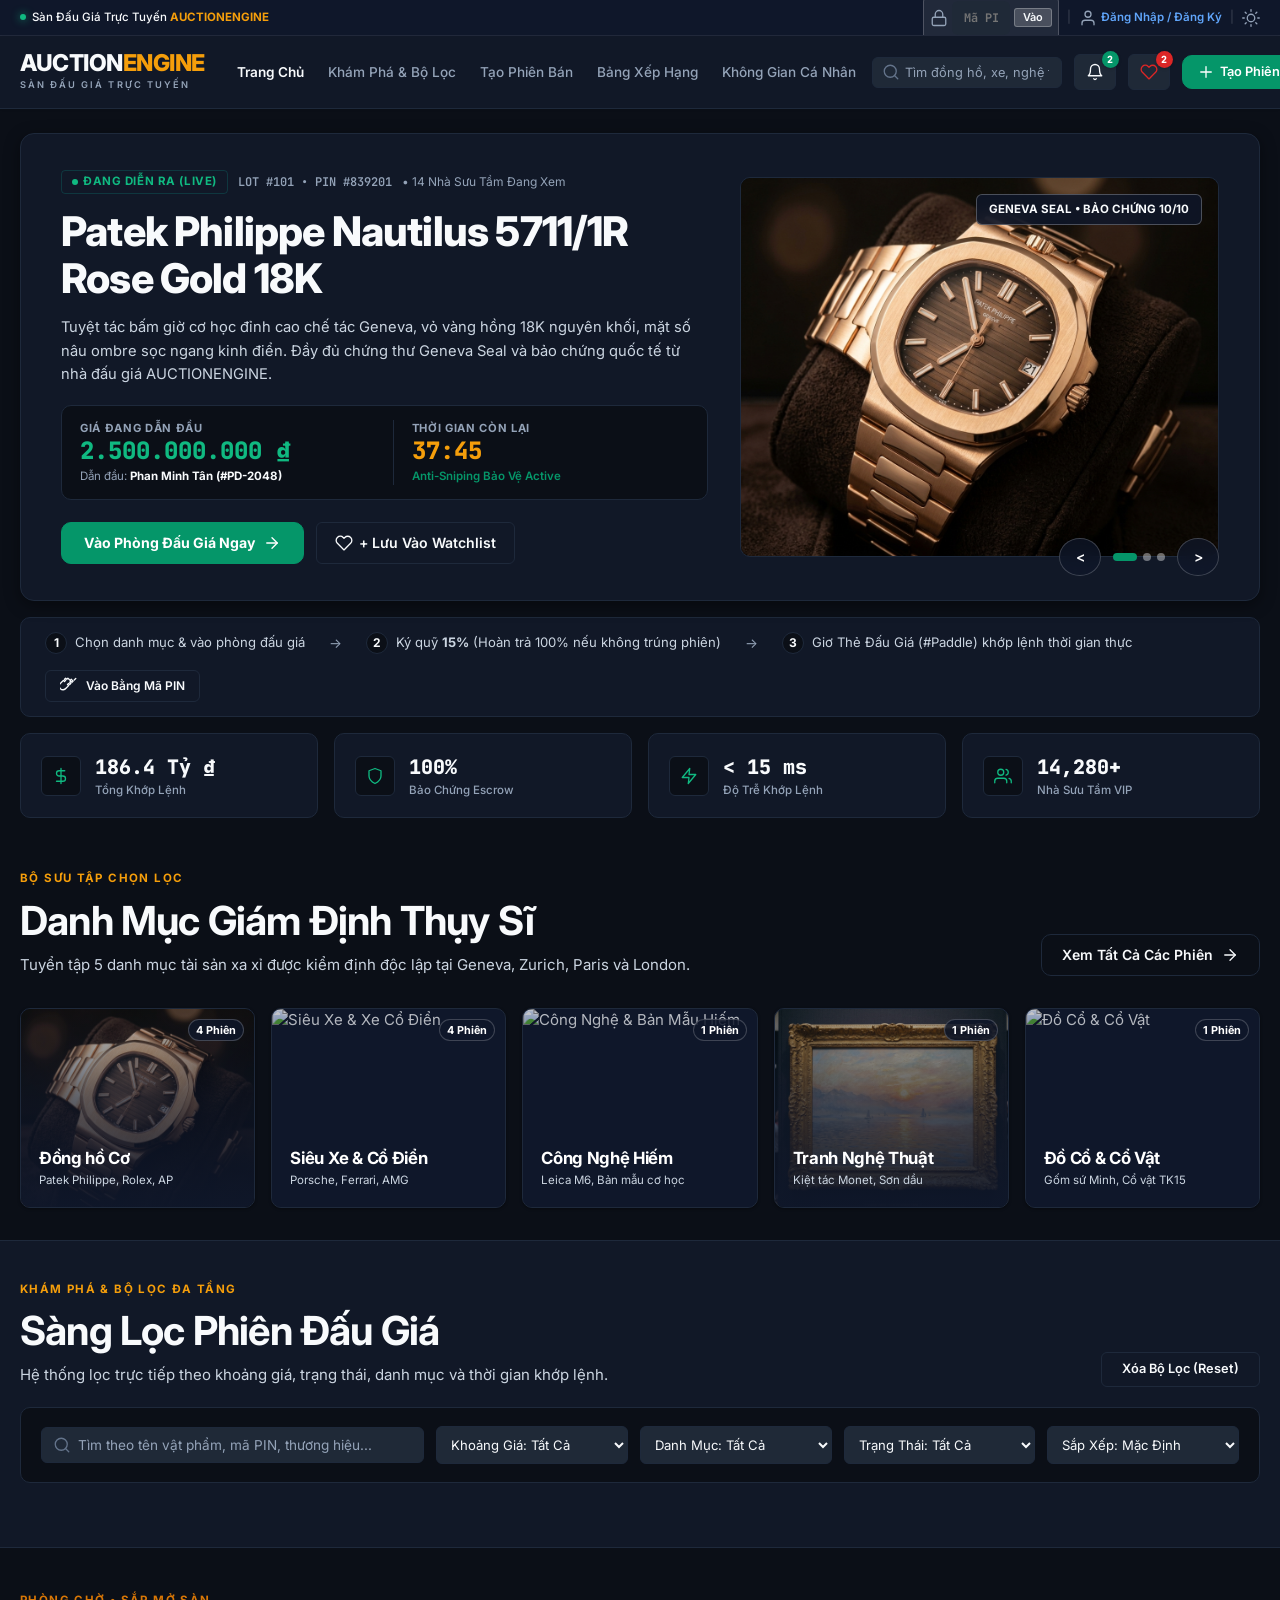
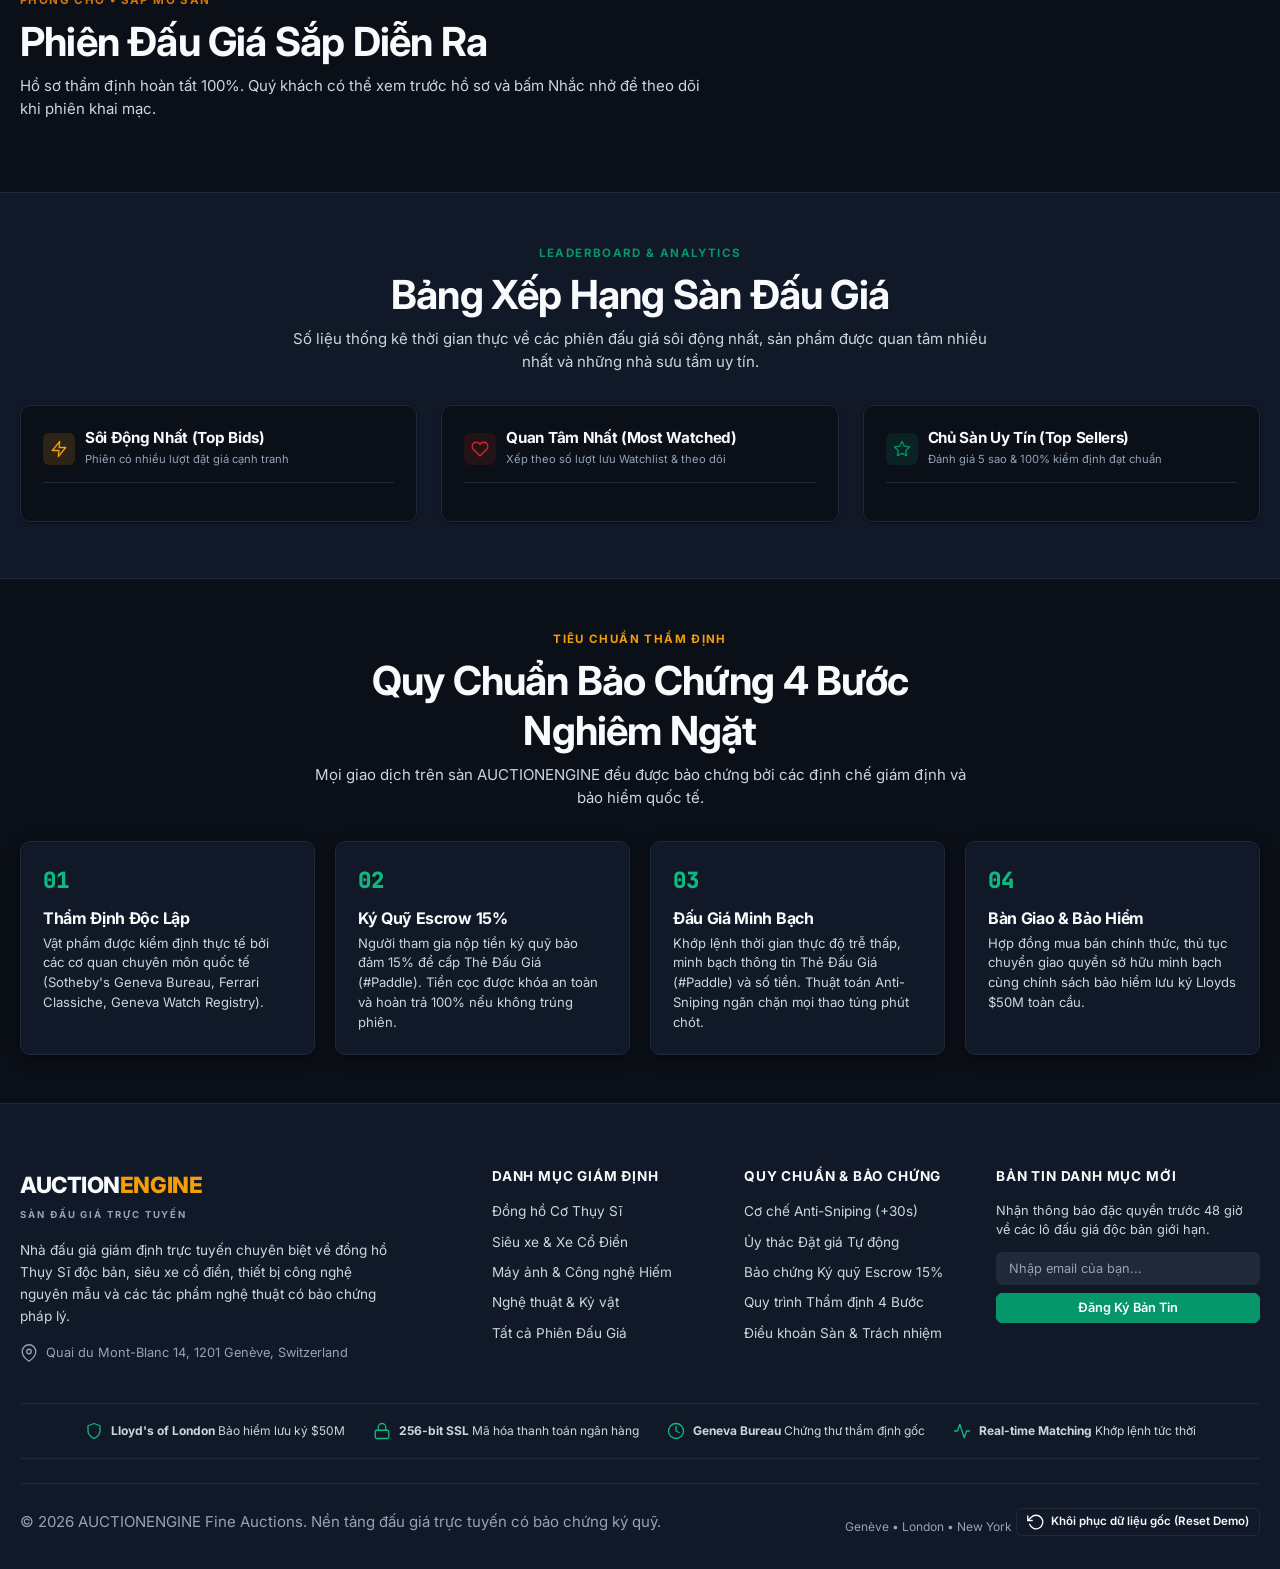
==== auction-engine-web/index.html @ 1938df0f "fix(sync-bugs): cross-device real-time room discovery, bid sync, deposit sync, duplicate bid validat" ====
<!DOCTYPE html>
<html lang="vi" data-theme="light">
<head>
  <meta charset="UTF-8">
  <meta name="viewport" content="width=device-width, initial-scale=1.0">
  <!-- Immediate Theme Initializer (Prevents Theme Flash & Enforces Persistence) -->
  <script>
    (function() {
      var t = localStorage.getItem('AURELIA_THEME_V4') || localStorage.getItem('AE_V3_THEME') || 'dark';
      document.documentElement.setAttribute('data-theme', t);
    })();
  </script>
  <meta name="description" content="AUCTIONENGINE - Sàn đấu giá trực tuyến quốc tế hàng đầu dành cho Đồng hồ cơ Thụy Sĩ, Siêu xe, Thiết bị công nghệ nguyên mẫu và Kiệt tác nghệ thuật. Cơ chế Anti-Sniping và Bảo chứng Ký quỹ Escrow.">
  <title>AUCTIONENGINE • Sàn Đấu Giá Trực Tuyến Cao Cấp</title>

    <!-- Google Fonts: Plus Jakarta Sans, Inter, JetBrains Mono -->
  <link rel="preconnect" href="https://fonts.googleapis.com">
  <link rel="preconnect" href="https://fonts.gstatic.com" crossorigin>
  <link href="https://fonts.googleapis.com/css2?family=Inter:wght@400;500;600;700;800;900&family=JetBrains+Mono:wght@400;500;600;700&display=swap" rel="stylesheet">

  <!-- Core CSS Design System -->
  <link rel="stylesheet" href="css/tokens.css">
  <link rel="stylesheet" href="css/base.css">
  <link rel="stylesheet" href="css/layout.css">
  <link rel="stylesheet" href="css/components.css">
  <link rel="stylesheet" href="css/pages.css">

  <style>
    /* Hero Banner Slider Styles */
    .hero-slider-wrap {
      position: relative;
      background: var(--bg-surface);
      border: 1px solid var(--border-color);
      border-radius: var(--radius-lg);
      overflow: hidden;
      box-shadow: var(--shadow-card);
    }
    .hero-slide {
      display: none;
      padding: 36px 40px;
    }
    .hero-slide.active {
      display: grid;
    }
    .hero-slider-nav {
      position: absolute;
      bottom: 24px;
      right: 40px;
      display: flex;
      align-items: center;
      gap: 12px;
      z-index: 10;
    }
    .hero-slider-btn {
      width: 38px;
      height: 38px;
      border-radius: 50%;
      background: rgba(15, 23, 42, 0.75);
      backdrop-filter: blur(8px);
      border: 1px solid rgba(255, 255, 255, 0.2);
      color: #FFFFFF;
      display: flex;
      align-items: center;
      justify-content: center;
      cursor: pointer;
      transition: all 0.2s ease;
    }
    .hero-slider-btn:hover {
      background: var(--accent-emerald);
      border-color: var(--accent-emerald);
    }
    .hero-slider-dots {
      display: flex;
      gap: 6px;
    }
    .hero-dot {
      width: 8px;
      height: 8px;
      border-radius: 4px;
      background: rgba(255, 255, 255, 0.4);
      cursor: pointer;
      transition: all 0.2s ease;
    }
    .hero-dot.active {
      width: 24px;
      background: #059669;
    }

    /* Product Card Heart Watchlist Button */
    .lot-card-heart-btn {
      position: absolute;
      top: 12px;
      left: 12px;
      z-index: 5;
      width: 32px;
      height: 32px;
      border-radius: 50%;
      background: rgba(15, 23, 42, 0.7);
      backdrop-filter: blur(4px);
      border: 1px solid rgba(255, 255, 255, 0.2);
      color: #FFFFFF;
      display: flex;
      align-items: center;
      justify-content: center;
      cursor: pointer;
      transition: all 0.2s ease;
    }
    .lot-card-heart-btn:hover,
    .lot-card-heart-btn.active {
      background: #FFFFFF;
      color: #DC2626;
      border-color: #DC2626;
    }
    .lot-card-heart-btn svg {
      width: 15px;
      height: 15px;
      stroke-width: 2;
    }
    .lot-card-heart-btn.active svg {
      fill: #DC2626;
    }

    /* Skeleton Loading State */
    .skeleton-box {
      background: linear-gradient(90deg, var(--bg-subtle) 25%, var(--bg-hover) 50%, var(--bg-subtle) 75%);
      background-size: 200% 100%;
      animation: skeleton-shimmer 1.5s infinite;
      border-radius: var(--radius-sm);
    }
    @keyframes skeleton-shimmer {
      0% { background-position: 200% 0; }
      100% { background-position: -200% 0; }
    }

    /* Leaderboard Rank Badges */
    .rank-pill {
      width: 24px;
      height: 24px;
      border-radius: 50%;
      display: flex;
      align-items: center;
      justify-content: center;
      font-weight: 800;
      font-size: 0.75rem;
      font-family: var(--font-mono);
      flex-shrink: 0;
    }
    .rank-pill--1 { background: #F59E0B; color: #FFFFFF; }
    .rank-pill--2 { background: #94A3B8; color: #FFFFFF; }
    .rank-pill--3 { background: #B45309; color: #FFFFFF; }
    .rank-pill--n { background: var(--bg-page); color: var(--text-muted); border: 1px solid var(--border-color); }
  
    /* Responsive 2-column Compact Grid for Mobile Homepage Cards */
    .home-card-grid {
      display: grid;
      grid-template-columns: repeat(auto-fill, minmax(280px, 1fr));
      gap: 20px;
    }
    @media (max-width: 768px) {
      .home-card-grid {
        grid-template-columns: repeat(2, minmax(0, 1fr)) !important;
        gap: 8px !important;
      }
      .home-card-grid .card {
        border-radius: 8px !important;
        min-width: 0 !important;
      }
      .home-card-grid .card > div:first-of-type {
        height: 110px !important; /* compact image height */
      }
      .home-card-grid .card > div:last-of-type {
        padding: 8px !important;
      }
      .home-card-grid .card h4 {
        font-size: 0.78rem !important;
        line-height: 1.25 !important;
        margin-bottom: 4px !important;
      }
      .home-card-grid .card .btn {
        padding: 5px 8px !important;
        font-size: 0.7rem !important;
      }
    }

  </style>
</head>
<body>

  <!-- Site Header Root -->
  <div id="site-header-root"></div>

  <!-- MAIN EDITORIAL CONTENT -->
  <main id="main-content">
    
    <!-- =======================================================================
         1. HERO SPOTLIGHT BANNER SLIDER (3 FEATURED LOTS + COUNTDOWN + WATCHLIST)
         ======================================================================= -->
    <section class="section" style="padding-top: 24px; padding-bottom: 24px;" aria-label="Phiên đấu giá tâm điểm">
      <div class="container container--wide">
        
        <div class="hero-slider-wrap">
          
          <!-- SLIDE 1: PATEK PHILIPPE NAUTILUS (PIN 839201) -->
          <div class="hero-slide active hero-spotlight-grid" id="hero-slide-0" style="grid-template-columns: 1.15fr 0.85fr; gap: 32px; align-items: center;">
            <div style="display: flex; flex-direction: column; gap: 14px;">
              <div style="display: flex; align-items: center; gap: 10px; flex-wrap: wrap;">
                <span class="badge badge--live" style="font-weight: 700; padding: 4px 10px; border-radius: 4px; font-size: 0.72rem; letter-spacing: 0.05em;">
                  ĐANG DIỄN RA (LIVE)
                </span>
                <span style="font-family: var(--font-mono); font-size: 0.75rem; color: var(--text-muted); font-weight: 600;">LOT #101 &bull; PIN #839201</span>
                <span style="font-size: 0.75rem; color: var(--text-muted);">&bull; 14 Nhà Sưu Tầm Đang Xem</span>
              </div>

              <h1 style="font-family: var(--font-serif); font-size: clamp(1.8rem, 3.2vw, 2.6rem); font-weight: 800; line-height: 1.15; color: var(--text-primary); margin: 0;">
                Patek Philippe Nautilus 5711/1R Rose Gold 18K
              </h1>

              <p style="font-size: 0.92rem; color: var(--text-secondary); line-height: 1.6; margin: 0;">
                Tuyệt tác bấm giờ cơ học đỉnh cao chế tác Geneva, vỏ vàng hồng 18K nguyên khối, mặt số nâu ombre sọc ngang kinh điển. Đầy đủ chứng thư Geneva Seal và bảo chứng quốc tế từ nhà đấu giá AUCTIONENGINE.
              </p>

              <!-- Metrics: Price & Countdown (Zero Wrapping) -->
              <div style="display: grid; grid-template-columns: 1fr 1fr; gap: 16px; margin: 4px 0; background: var(--bg-page); border: 1px solid var(--border-color); border-radius: var(--radius-md); padding: 14px 18px;">
                <div>
                  <div style="font-size: 0.7rem; font-weight: 700; text-transform: uppercase; letter-spacing: 0.06em; color: var(--text-muted); margin-bottom: 2px;">Giá Đang Dẫn Đầu</div>
                  <div class="font-mono text-emerald price-val" style="font-size: 1.5rem; font-weight: 800; line-height: 1.1;">2.500.000.000 ₫</div>
                  <div style="font-size: 0.72rem; color: var(--text-muted); margin-top: 3px;">Dẫn đầu: <strong style="color: var(--text-primary);">Phan Minh Tân (#PD-2048)</strong></div>
                </div>
                <div style="border-left: 1px solid var(--border-color); padding-left: 18px;">
                  <div style="font-size: 0.7rem; font-weight: 700; text-transform: uppercase; letter-spacing: 0.06em; color: var(--text-muted); margin-bottom: 2px;">Thời Gian Còn Lại</div>
                  <div id="hero-clock-0" class="font-mono price-val text-amber" style="font-size: 1.5rem; font-weight: 800; line-height: 1.1;">37:45</div>
                  <div style="font-size: 0.72rem; color: #059669; margin-top: 3px; font-weight: 600;">Anti-Sniping Bảo Vệ Active</div>
                </div>
              </div>

              <!-- Action Buttons -->
              <div style="display: flex; align-items: center; gap: 12px; margin-top: 4px; flex-wrap: wrap;">
                <a href="live-room.html?room=839201" class="btn btn-primary" style="font-weight: 700; padding: 11px 22px; font-size: 0.88rem;">
                  <span>Vào Phòng Đấu Giá Ngay</span>
                  <svg viewBox="0 0 24 24"><line x1="5" y1="12" x2="19" y2="12"></line><polyline points="12 5 19 12 12 19"></polyline></svg>
                </a>
                <button type="button" class="btn btn-outline" onclick="window.toggleHeroWatchlist('room-101', this)" style="padding: 11px 18px; font-size: 0.88rem; display: inline-flex; align-items: center; gap: 6px;">
                  <svg viewBox="0 0 24 24" style="width: 16px; height: 16px; stroke: currentColor; fill: none;"><path d="M20.84 4.61a5.5 5.5 0 0 0-7.78 0L12 5.67l-1.06-1.06a5.5 5.5 0 0 0-7.78 7.78l1.06 1.06L12 21.23l7.78-7.78 1.06-1.06a5.5 5.5 0 0 0 0-7.78z"></path></svg>
                  <span>+ Lưu Vào Watchlist</span>
                </button>
              </div>
            </div>

            <!-- Visual 380px -->
            <div class="hero-spotlight-visual" style="height: 380px; border-radius: var(--radius-md); overflow: hidden; position: relative; border: 1px solid var(--border-color); background: #0B0F17;">
              <span style="position: absolute; top: 16px; right: 16px; background: rgba(15, 23, 42, 0.85); backdrop-filter: blur(8px); border: 1px solid rgba(255, 255, 255, 0.25); padding: 6px 12px; border-radius: 6px; font-size: 0.72rem; font-weight: 700; color: #F8FAFC !important; z-index: 2;">
                GENEVA SEAL &bull; BẢO CHỨNG 10/10
              </span>
              <img src="assets/images/patek_nautilus_gold.jpg" alt="Patek Philippe" style="width: 100%; height: 100%; object-fit: cover;" loading="eager"/>
            </div>
          </div>

          <!-- SLIDE 2: PORSCHE 911 GT3 RS (PIN 911300) -->
          <div class="hero-slide hero-spotlight-grid" id="hero-slide-1" style="grid-template-columns: 1.15fr 0.85fr; gap: 32px; align-items: center;">
            <div style="display: flex; flex-direction: column; gap: 14px;">
              <div style="display: flex; align-items: center; gap: 10px; flex-wrap: wrap;">
                <span class="badge badge--live" style="font-weight: 700; padding: 4px 10px; border-radius: 4px; font-size: 0.72rem; letter-spacing: 0.05em;">
                  ĐANG DIỄN RA (LIVE)
                </span>
                <span style="font-family: var(--font-mono); font-size: 0.75rem; color: var(--text-muted); font-weight: 600;">LOT #102 &bull; PIN #911300</span>
                <span style="font-size: 0.75rem; color: var(--text-muted);">&bull; 26 Nhà Sưu Tầm Đang Xem</span>
              </div>

              <h1 style="font-family: var(--font-serif); font-size: clamp(1.8rem, 3.2vw, 2.6rem); font-weight: 800; line-height: 1.15; color: var(--text-primary); margin: 0;">
                Porsche 911 GT3 RS Weissach Package 2024
              </h1>

              <p style="font-size: 0.92rem; color: var(--text-secondary); line-height: 1.6; margin: 0;">
                Vũ khí đường đua đỉnh cao thế hệ 992, động cơ 4.0L hút khí tự nhiên 525HP, gói khí động học DRS chủ động, nắp capo và nóc carbon trần Weissach nguyên bản.
              </p>

              <!-- Metrics -->
              <div style="display: grid; grid-template-columns: 1fr 1fr; gap: 16px; margin: 4px 0; background: var(--bg-page); border: 1px solid var(--border-color); border-radius: var(--radius-md); padding: 14px 18px;">
                <div>
                  <div style="font-size: 0.7rem; font-weight: 700; text-transform: uppercase; letter-spacing: 0.06em; color: var(--text-muted); margin-bottom: 2px;">Giá Đang Dẫn Đầu</div>
                  <div class="font-mono text-emerald price-val" style="font-size: 1.5rem; font-weight: 800; line-height: 1.1;">14.900.000.000 ₫</div>
                  <div style="font-size: 0.72rem; color: var(--text-muted); margin-top: 3px;">Dẫn đầu: <strong style="color: var(--text-primary);">Trần Hoàng Bảo (#PD-3390)</strong></div>
                </div>
                <div style="border-left: 1px solid var(--border-color); padding-left: 18px;">
                  <div style="font-size: 0.7rem; font-weight: 700; text-transform: uppercase; letter-spacing: 0.06em; color: var(--text-muted); margin-bottom: 2px;">Thời Gian Còn Lại</div>
                  <div id="hero-clock-1" class="font-mono price-val text-amber" style="font-size: 1.5rem; font-weight: 800; line-height: 1.1;">41:15</div>
                  <div style="font-size: 0.72rem; color: #059669; margin-top: 3px; font-weight: 600;">Porsche Classic Stuttgart</div>
                </div>
              </div>

              <!-- Action Buttons -->
              <div style="display: flex; align-items: center; gap: 12px; margin-top: 4px; flex-wrap: wrap;">
                <a href="live-room.html?room=911300" class="btn btn-primary" style="font-weight: 700; padding: 11px 22px; font-size: 0.88rem;">
                  <span>Vào Phòng Đấu Giá Ngay</span>
                  <svg viewBox="0 0 24 24"><line x1="5" y1="12" x2="19" y2="12"></line><polyline points="12 5 19 12 12 19"></polyline></svg>
                </a>
                <button type="button" class="btn btn-outline" onclick="window.toggleHeroWatchlist('room-102', this)" style="padding: 11px 18px; font-size: 0.88rem; display: inline-flex; align-items: center; gap: 6px;">
                  <svg viewBox="0 0 24 24" style="width: 16px; height: 16px; stroke: currentColor; fill: none;"><path d="M20.84 4.61a5.5 5.5 0 0 0-7.78 0L12 5.67l-1.06-1.06a5.5 5.5 0 0 0-7.78 7.78l1.06 1.06L12 21.23l7.78-7.78 1.06-1.06a5.5 5.5 0 0 0 0-7.78z"></path></svg>
                  <span>+ Lưu Vào Watchlist</span>
                </button>
              </div>
            </div>

            <div class="hero-spotlight-visual" style="height: 380px; border-radius: var(--radius-md); overflow: hidden; position: relative; border: 1px solid var(--border-color); background: #0B0F17;">
              <span style="position: absolute; top: 16px; right: 16px; background: rgba(15, 23, 42, 0.85); backdrop-filter: blur(8px); border: 1px solid rgba(255, 255, 255, 0.25); padding: 6px 12px; border-radius: 6px; font-size: 0.72rem; font-weight: 700; color: #F8FAFC !important; z-index: 2;">
                STUTTGART AUTHENTIC &bull; 9.9/10
              </span>
              <img src="https://images.unsplash.com/photo-1614162692292-7ac56d7f7f1e?auto=format&fit=crop&w=1200&q=85" alt="Porsche 911" style="width: 100%; height: 100%; object-fit: cover;" loading="lazy"/>
            </div>
          </div>

          <!-- SLIDE 3: MONET OIL PAINTING (PIN 774120) -->
          <div class="hero-slide hero-spotlight-grid" id="hero-slide-2" style="grid-template-columns: 1.15fr 0.85fr; gap: 32px; align-items: center;">
            <div style="display: flex; flex-direction: column; gap: 14px;">
              <div style="display: flex; align-items: center; gap: 10px; flex-wrap: wrap;">
                <span class="badge badge--live" style="font-weight: 700; padding: 4px 10px; border-radius: 4px; font-size: 0.72rem; letter-spacing: 0.05em;">
                  ĐANG DIỄN RA (LIVE)
                </span>
                <span style="font-family: var(--font-mono); font-size: 0.75rem; color: var(--text-muted); font-weight: 600;">LOT #106 &bull; PIN #774120</span>
                <span style="font-size: 0.75rem; color: var(--text-muted);">&bull; 19 Nhà Sưu Tầm Đang Xem</span>
              </div>

              <h1 style="font-family: var(--font-serif); font-size: clamp(1.8rem, 3.2vw, 2.6rem); font-weight: 800; line-height: 1.15; color: var(--text-primary); margin: 0;">
                Claude Monet "L'Aube Dorée" 1878 Oil on Canvas
              </h1>

              <p style="font-size: 0.92rem; color: var(--text-secondary); line-height: 1.6; margin: 0;">
                Kiệt tác hội họa ấn tượng phong cảnh bình minh hồ Geneva thế kỷ 19, màu sắc nguyên bản tuyệt hảo kèm khung gỗ sồi dát vàng lá và chứng thư Musée d'Art et d'Histoire Genève.
              </p>

              <!-- Metrics -->
              <div style="display: grid; grid-template-columns: 1fr 1fr; gap: 16px; margin: 4px 0; background: var(--bg-page); border: 1px solid var(--border-color); border-radius: var(--radius-md); padding: 14px 18px;">
                <div>
                  <div style="font-size: 0.7rem; font-weight: 700; text-transform: uppercase; letter-spacing: 0.06em; color: var(--text-muted); margin-bottom: 2px;">Giá Đang Dẫn Đầu</div>
                  <div class="font-mono text-emerald price-val" style="font-size: 1.5rem; font-weight: 800; line-height: 1.1;">720.000.000 ₫</div>
                  <div style="font-size: 0.72rem; color: var(--text-muted); margin-top: 3px;">Dẫn đầu: <strong style="color: var(--text-primary);">Phan Minh Tân (#PD-2048)</strong></div>
                </div>
                <div style="border-left: 1px solid var(--border-color); padding-left: 18px;">
                  <div style="font-size: 0.7rem; font-weight: 700; text-transform: uppercase; letter-spacing: 0.06em; color: var(--text-muted); margin-bottom: 2px;">Thời Gian Còn Lại</div>
                  <div id="hero-clock-2" class="font-mono price-val text-amber" style="font-size: 1.5rem; font-weight: 800; line-height: 1.1;">51:20</div>
                  <div style="font-size: 0.72rem; color: #059669; margin-top: 3px; font-weight: 600;">Geneva Museum Provenance</div>
                </div>
              </div>

              <!-- Action Buttons -->
              <div style="display: flex; align-items: center; gap: 12px; margin-top: 4px; flex-wrap: wrap;">
                <a href="live-room.html?room=774120" class="btn btn-primary" style="font-weight: 700; padding: 11px 22px; font-size: 0.88rem;">
                  <span>Vào Phòng Đấu Giá Ngay</span>
                  <svg viewBox="0 0 24 24"><line x1="5" y1="12" x2="19" y2="12"></line><polyline points="12 5 19 12 12 19"></polyline></svg>
                </a>
                <button type="button" class="btn btn-outline" onclick="window.toggleHeroWatchlist('room-106', this)" style="padding: 11px 18px; font-size: 0.88rem; display: inline-flex; align-items: center; gap: 6px;">
                  <svg viewBox="0 0 24 24" style="width: 16px; height: 16px; stroke: currentColor; fill: none;"><path d="M20.84 4.61a5.5 5.5 0 0 0-7.78 0L12 5.67l-1.06-1.06a5.5 5.5 0 0 0-7.78 7.78l1.06 1.06L12 21.23l7.78-7.78 1.06-1.06a5.5 5.5 0 0 0 0-7.78z"></path></svg>
                  <span>+ Lưu Vào Watchlist</span>
                </button>
              </div>
            </div>

            <div class="hero-spotlight-visual" style="height: 380px; border-radius: var(--radius-md); overflow: hidden; position: relative; border: 1px solid var(--border-color); background: #0B0F17;">
              <span style="position: absolute; top: 16px; right: 16px; background: rgba(15, 23, 42, 0.85); backdrop-filter: blur(8px); border: 1px solid rgba(255, 255, 255, 0.25); padding: 6px 12px; border-radius: 6px; font-size: 0.72rem; font-weight: 700; color: #F8FAFC !important; z-index: 2;">
                MUSEUM GRADE &bull; CIR. 1878
              </span>
              <img src="assets/images/french_oil_painting.jpg" alt="Monet Painting" style="width: 100%; height: 100%; object-fit: cover;" loading="lazy"/>
            </div>
          </div>

          <!-- Slider Controls -->
          <div class="hero-slider-nav">
            <button type="button" class="hero-slider-btn" onclick="window.prevHeroSlide()" aria-label="Slide trước">&lt;</button>
            <div class="hero-slider-dots">
              <span class="hero-dot active" onclick="window.goHeroSlide(0)"></span>
              <span class="hero-dot" onclick="window.goHeroSlide(1)"></span>
              <span class="hero-dot" onclick="window.goHeroSlide(2)"></span>
            </div>
            <button type="button" class="hero-slider-btn" onclick="window.nextHeroSlide()" aria-label="Slide tiếp theo">&gt;</button>
          </div>

        </div>

        <!-- 3-Step Fiduciary Strip -->
        <div style="margin-top: 16px; background: var(--bg-surface); border: 1px solid var(--border-color); border-radius: var(--radius-md); padding: 14px 24px; display: flex; align-items: center; justify-content: space-between; flex-wrap: wrap; gap: 16px;">
          <div style="display: flex; align-items: center; gap: 24px; flex-wrap: wrap;">
            <div style="display: flex; align-items: center; gap: 8px; font-size: 0.82rem; color: var(--text-secondary);">
              <span style="width: 22px; height: 22px; border-radius: 50%; background: var(--bg-page); border: 1px solid var(--border-color); color: var(--text-primary); display: flex; align-items: center; justify-content: center; font-size: 0.75rem; font-weight: 700;">1</span>
              <span>Chọn danh mục & vào phòng đấu giá</span>
            </div>
            <span style="color: var(--text-muted); font-size: 0.85rem;">&rarr;</span>
            <div style="display: flex; align-items: center; gap: 8px; font-size: 0.82rem; color: var(--text-secondary);">
              <span style="width: 22px; height: 22px; border-radius: 50%; background: var(--bg-page); border: 1px solid var(--border-color); color: var(--text-primary); display: flex; align-items: center; justify-content: center; font-size: 0.75rem; font-weight: 700;">2</span>
              <span>Ký quỹ <strong>15%</strong> (Hoàn trả 100% nếu không trúng phiên)</span>
            </div>
            <span style="color: var(--text-muted); font-size: 0.85rem;">&rarr;</span>
            <div style="display: flex; align-items: center; gap: 8px; font-size: 0.82rem; color: var(--text-secondary);">
              <span style="width: 22px; height: 22px; border-radius: 50%; background: var(--bg-page); border: 1px solid var(--border-color); color: var(--text-primary); display: flex; align-items: center; justify-content: center; font-size: 0.75rem; font-weight: 700;">3</span>
              <span>Giơ Thẻ Đấu Giá (#Paddle) khớp lệnh thời gian thực</span>
            </div>
          </div>

          <button type="button" class="btn btn-outline" onclick="window.openEnterPinModal()" style="font-size: 0.75rem; padding: 6px 14px;">
            <svg viewBox="0 0 24 24"><path d="M21 2l-2 2m-1.5 1.5L16 7l-1.5-1.5L13 7l1.5 1.5L13 10l-1.5-1.5L10 10l1.5 1.5-3.5 3.5a5 5 0 11-7-7l3.5-3.5L6 6l1.5-1.5L6 3l1.5-1.5L9 3l1.5-1.5L12 3l1.5 1.5L15 3l1.5 1.5z"></path></svg>
            <span>Vào Bằng Mã PIN</span>
          </button>
        </div>

        <!-- 4 Platform Metric Badges (Responsive 2x2 on Mobile) -->
        <div class="metric-grid-responsive" style="display: grid; grid-template-columns: repeat(4, 1fr); gap: 16px; margin-top: 16px;">
          <div style="background: var(--bg-surface); border: 1px solid var(--border-color); border-radius: var(--radius-md); padding: 18px 20px; display: flex; align-items: center; gap: 14px;">
            <div style="width: 40px; height: 40px; border-radius: var(--radius-sm); background: var(--bg-page); border: 1px solid var(--border-color); display: flex; align-items: center; justify-content: center; color: var(--accent-emerald); flex-shrink: 0;">
              <svg viewBox="0 0 24 24"><path d="M12 2v20M17 5H9.5a3.5 3.5 0 0 0 0 7h5a3.5 3.5 0 0 1 0 7H6"></path></svg>
            </div>
            <div>
              <div class="font-mono price-val" style="font-size: 1.25rem; font-weight: 800; color: var(--text-primary);">186.4 Tỷ ₫</div>
              <div style="font-size: 0.72rem; color: var(--text-muted); font-weight: 500;">Tổng Khớp Lệnh</div>
            </div>
          </div>

          <div style="background: var(--bg-surface); border: 1px solid var(--border-color); border-radius: var(--radius-md); padding: 18px 20px; display: flex; align-items: center; gap: 14px;">
            <div style="width: 40px; height: 40px; border-radius: var(--radius-sm); background: var(--bg-page); border: 1px solid var(--border-color); display: flex; align-items: center; justify-content: center; color: var(--accent-emerald); flex-shrink: 0;">
              <svg viewBox="0 0 24 24"><path d="M12 22s8-4 8-10V5l-8-3-8 3v7c0 6 8 10 8 10z"></path></svg>
            </div>
            <div>
              <div class="font-mono price-val" style="font-size: 1.25rem; font-weight: 800; color: var(--text-primary);">100%</div>
              <div style="font-size: 0.72rem; color: var(--text-muted); font-weight: 500;">Bảo Chứng Escrow</div>
            </div>
          </div>

          <div style="background: var(--bg-surface); border: 1px solid var(--border-color); border-radius: var(--radius-md); padding: 18px 20px; display: flex; align-items: center; gap: 14px;">
            <div style="width: 40px; height: 40px; border-radius: var(--radius-sm); background: var(--bg-page); border: 1px solid var(--border-color); display: flex; align-items: center; justify-content: center; color: var(--accent-emerald); flex-shrink: 0;">
              <svg viewBox="0 0 24 24"><polygon points="13 2 3 14 12 14 11 22 21 10 12 10 13 2"></polygon></svg>
            </div>
            <div>
              <div class="font-mono price-val" style="font-size: 1.25rem; font-weight: 800; color: var(--text-primary);">&lt; 15 ms</div>
              <div style="font-size: 0.72rem; color: var(--text-muted); font-weight: 500;">Độ Trễ Khớp Lệnh</div>
            </div>
          </div>

          <div style="background: var(--bg-surface); border: 1px solid var(--border-color); border-radius: var(--radius-md); padding: 18px 20px; display: flex; align-items: center; gap: 14px;">
            <div style="width: 40px; height: 40px; border-radius: var(--radius-sm); background: var(--bg-page); border: 1px solid var(--border-color); display: flex; align-items: center; justify-content: center; color: var(--accent-emerald); flex-shrink: 0;">
              <svg viewBox="0 0 24 24"><path d="M17 21v-2a4 4 0 0 0-4-4H5a4 4 0 0 0-4 4v2"></path><circle cx="9" cy="7" r="4"></circle><path d="M23 21v-2a4 4 0 0 0-3-3.87"></path><path d="M16 3.13a4 4 0 0 1 0 7.75"></path></svg>
            </div>
            <div>
              <div class="font-mono price-val" style="font-size: 1.25rem; font-weight: 800; color: var(--text-primary);">14,280+</div>
              <div style="font-size: 0.72rem; color: var(--text-muted); font-weight: 500;">Nhà Sưu Tầm VIP</div>
            </div>
          </div>
        </div>

      </div>
    </section>

    <!-- =======================================================================
         2. MỤC 1 – DANH MỤC GIÁM ĐỊNH (5 CATEGORIES - RESPONSIVE)
         ======================================================================= -->
    <section class="section" style="padding-top: 24px; padding-bottom: 32px;" aria-label="Danh mục vật phẩm">
      <div class="container container--wide">
        <div class="section__header">
          <div class="section__title-wrap">
            <span class="section__eyebrow">BỘ SƯU TẬP CHỌN LỌC</span>
            <h2 class="section__title">Danh Mục Giám Định Thụy Sĩ</h2>
            <p class="section__subtitle">Tuyển tập 5 danh mục tài sản xa xỉ được kiểm định độc lập tại Geneva, Zurich, Paris và London.</p>
          </div>
          <a href="auctions.html" class="btn btn-outline">
            <span>Xem Tất Cả Các Phiên</span>
            <svg viewBox="0 0 24 24"><line x1="5" y1="12" x2="19" y2="12"></line><polyline points="12 5 19 12 12 19"></polyline></svg>
          </a>
        </div>

        <div class="category-grid-responsive" style="display: grid; grid-template-columns: repeat(5, 1fr); gap: 16px;">
          
          <!-- Cat 1: Đồng hồ Cơ Thụy Sĩ -->
          <a href="auctions.html?category=watches" style="height: 200px; border-radius: var(--radius-md); overflow: hidden; position: relative; display: flex; align-items: flex-end; padding: 18px; text-decoration: none; border: 1px solid var(--border-color); background: #0F172A; box-shadow: var(--shadow-sm); transition: transform 0.25s ease;">
            <img src="assets/images/patek_nautilus_gold.jpg" alt="Đồng hồ Cơ Thụy Sĩ" style="position: absolute; inset: 0; width: 100%; height: 100%; object-fit: cover; opacity: 0.85;"/>
            <div style="position: absolute; inset: 0; background: linear-gradient(180deg, rgba(15,23,42,0.1) 0%, rgba(15,23,42,0.6) 45%, rgba(15,23,42,0.96) 100%);"></div>
            <span style="position: absolute; top: 10px; right: 10px; z-index: 3; background: rgba(15, 23, 42, 0.85); color: #FFF; border: 1px solid rgba(255,255,255,0.2); font-size: 0.68rem; font-weight: 700; padding: 2px 7px; border-radius: 999px;">4 Phiên</span>
            <div style="position: relative; z-index: 2; color: #FFFFFF !important;">
              <h3 style="font-size: 1.05rem; font-weight: 700; color: #FFFFFF !important; margin: 0 0 2px 0;">Đồng hồ Cơ</h3>
              <p style="font-size: 0.72rem; color: #CBD5E1 !important; margin: 0;">Patek Philippe, Rolex, AP</p>
            </div>
          </a>

          <!-- Cat 2: Siêu Xe & Xe Cổ Điển -->
          <a href="auctions.html?category=hypercars" style="height: 200px; border-radius: var(--radius-md); overflow: hidden; position: relative; display: flex; align-items: flex-end; padding: 18px; text-decoration: none; border: 1px solid var(--border-color); background: #0F172A; box-shadow: var(--shadow-sm); transition: transform 0.25s ease;">
            <img src="https://images.unsplash.com/photo-1614162692292-7ac56d7f7f1e?auto=format&fit=crop&w=800&q=80" alt="Siêu Xe & Xe Cổ Điển" style="position: absolute; inset: 0; width: 100%; height: 100%; object-fit: cover; opacity: 0.85;"/>
            <div style="position: absolute; inset: 0; background: linear-gradient(180deg, rgba(15,23,42,0.1) 0%, rgba(15,23,42,0.6) 45%, rgba(15,23,42,0.96) 100%);"></div>
            <span style="position: absolute; top: 10px; right: 10px; z-index: 3; background: rgba(15, 23, 42, 0.85); color: #FFF; border: 1px solid rgba(255,255,255,0.2); font-size: 0.68rem; font-weight: 700; padding: 2px 7px; border-radius: 999px;">4 Phiên</span>
            <div style="position: relative; z-index: 2; color: #FFFFFF !important;">
              <h3 style="font-size: 1.05rem; font-weight: 700; color: #FFFFFF !important; margin: 0 0 2px 0;">Siêu Xe & Cổ Điển</h3>
              <p style="font-size: 0.72rem; color: #CBD5E1 !important; margin: 0;">Porsche, Ferrari, AMG</p>
            </div>
          </a>

          <!-- Cat 3: Thiết Bị Công Nghệ Hiếm -->
          <a href="auctions.html?category=tech" style="height: 200px; border-radius: var(--radius-md); overflow: hidden; position: relative; display: flex; align-items: flex-end; padding: 18px; text-decoration: none; border: 1px solid var(--border-color); background: #0F172A; box-shadow: var(--shadow-sm); transition: transform 0.25s ease;">
            <img src="https://images.unsplash.com/photo-1526170375885-4d8ecf77b99f?auto=format&fit=crop&w=800&q=80" alt="Công Nghệ & Bản Mẫu Hiếm" style="position: absolute; inset: 0; width: 100%; height: 100%; object-fit: cover; opacity: 0.85;"/>
            <div style="position: absolute; inset: 0; background: linear-gradient(180deg, rgba(15,23,42,0.1) 0%, rgba(15,23,42,0.6) 45%, rgba(15,23,42,0.96) 100%);"></div>
            <span style="position: absolute; top: 10px; right: 10px; z-index: 3; background: rgba(15, 23, 42, 0.85); color: #FFF; border: 1px solid rgba(255,255,255,0.2); font-size: 0.68rem; font-weight: 700; padding: 2px 7px; border-radius: 999px;">1 Phiên</span>
            <div style="position: relative; z-index: 2; color: #FFFFFF !important;">
              <h3 style="font-size: 1.05rem; font-weight: 700; color: #FFFFFF !important; margin: 0 0 2px 0;">Công Nghệ Hiếm</h3>
              <p style="font-size: 0.72rem; color: #CBD5E1 !important; margin: 0;">Leica M6, Bản mẫu cơ học</p>
            </div>
          </a>

          <!-- Cat 4: Tranh Nghệ Thuật -->
          <a href="auctions.html?category=art" style="height: 200px; border-radius: var(--radius-md); overflow: hidden; position: relative; display: flex; align-items: flex-end; padding: 18px; text-decoration: none; border: 1px solid var(--border-color); background: #0F172A; box-shadow: var(--shadow-sm); transition: transform 0.25s ease;">
            <img src="assets/images/french_oil_painting.jpg" alt="Tranh Nghệ Thuật" style="position: absolute; inset: 0; width: 100%; height: 100%; object-fit: cover; opacity: 0.85;"/>
            <div style="position: absolute; inset: 0; background: linear-gradient(180deg, rgba(15,23,42,0.1) 0%, rgba(15,23,42,0.6) 45%, rgba(15,23,42,0.96) 100%);"></div>
            <span style="position: absolute; top: 10px; right: 10px; z-index: 3; background: rgba(15, 23, 42, 0.85); color: #FFF; border: 1px solid rgba(255,255,255,0.2); font-size: 0.68rem; font-weight: 700; padding: 2px 7px; border-radius: 999px;">1 Phiên</span>
            <div style="position: relative; z-index: 2; color: #FFFFFF !important;">
              <h3 style="font-size: 1.05rem; font-weight: 700; color: #FFFFFF !important; margin: 0 0 2px 0;">Tranh Nghệ Thuật</h3>
              <p style="font-size: 0.72rem; color: #CBD5E1 !important; margin: 0;">Kiệt tác Monet, Sơn dầu</p>
            </div>
          </a>

          <!-- Cat 5: Đồ Cổ & Cổ Vật -->
          <a href="auctions.html?category=antiques" style="height: 200px; border-radius: var(--radius-md); overflow: hidden; position: relative; display: flex; align-items: flex-end; padding: 18px; text-decoration: none; border: 1px solid var(--border-color); background: #0F172A; box-shadow: var(--shadow-sm); transition: transform 0.25s ease;">
            <img src="https://images.unsplash.com/photo-1579783900882-c0d3dad7b119?auto=format&fit=crop&w=800&q=80" alt="Đồ Cổ & Cổ Vật" style="position: absolute; inset: 0; width: 100%; height: 100%; object-fit: cover; opacity: 0.85;"/>
            <div style="position: absolute; inset: 0; background: linear-gradient(180deg, rgba(15,23,42,0.1) 0%, rgba(15,23,42,0.6) 45%, rgba(15,23,42,0.96) 100%);"></div>
            <span style="position: absolute; top: 10px; right: 10px; z-index: 3; background: rgba(15, 23, 42, 0.85); color: #FFF; border: 1px solid rgba(255,255,255,0.2); font-size: 0.68rem; font-weight: 700; padding: 2px 7px; border-radius: 999px;">1 Phiên</span>
            <div style="position: relative; z-index: 2; color: #FFFFFF !important;">
              <h3 style="font-size: 1.05rem; font-weight: 700; color: #FFFFFF !important; margin: 0 0 2px 0;">Đồ Cổ & Cổ Vật</h3>
              <p style="font-size: 0.72rem; color: #CBD5E1 !important; margin: 0;">Gốm sứ Minh, Cổ vật TK15</p>
            </div>
          </a>

        </div>
      </div>
    </section>

    <!-- =======================================================================
         3. MỤC 2 – THANH TÌM KIẾM, BỘ LỌC ĐA TẦNG & SẮP XẾP (HOẠT ĐỘNG THẬT 100%)
         ======================================================================= -->
    <section class="section" style="background: var(--bg-surface); border-top: 1px solid var(--border-color); border-bottom: 1px solid var(--border-color); padding-top: 36px; padding-bottom: 40px;" aria-label="Bộ lọc và tìm kiếm phiên">
      <div class="container container--wide">
        
        <div class="section__header" style="margin-bottom: 20px;">
          <div class="section__title-wrap">
            <span class="section__eyebrow">KHÁM PHÁ & BỘ LỌC ĐA TẦNG</span>
            <h2 class="section__title">Sàng Lọc Phiên Đấu Giá</h2>
            <p class="section__subtitle">Hệ thống lọc trực tiếp theo khoảng giá, trạng thái, danh mục và thời gian khớp lệnh.</p>
          </div>
          <button type="button" class="btn btn-outline" onclick="window.resetHomeFilters()" style="font-size: 0.8rem;">
            <span>Xóa Bộ Lọc (Reset)</span>
          </button>
        </div>

        <!-- Filter Controls Bar -->
        <div style="background: var(--bg-page); border: 1px solid var(--border-color); border-radius: var(--radius-md); padding: 18px 20px; margin-bottom: 24px; display: grid; grid-template-columns: 2fr 1fr 1fr 1fr 1fr; gap: 12px; align-items: center;" class="filter-controls-grid">
          
          <!-- Search Input -->
          <div style="position: relative;">
            <input 
              type="text" 
              id="home-search-input" 
              class="form-control" 
              placeholder="Tìm theo tên vật phẩm, mã PIN, thương hiệu..." 
              style="padding: 9px 12px 9px 36px; font-size: 0.85rem; border-radius: var(--radius-sm); width: 100%; border: 1px solid var(--border-color); background: var(--bg-surface); color: var(--text-primary);"
              oninput="window.applyHomeFilters()"
            />
            <svg style="position: absolute; left: 12px; top: 50%; transform: translateY(-50%); width: 15px; height: 15px; color: #64748B; pointer-events: none;" viewBox="0 0 24 24"><circle cx="11" cy="11" r="8"></circle><line x1="21" y1="21" x2="16.65" y2="16.65"></line></svg>
          </div>

          <!-- Price Range Filter -->
          <div>
            <select id="filter-price-range" class="form-control" onchange="window.applyHomeFilters()" style="padding: 9px 10px; font-size: 0.82rem; border-radius: var(--radius-sm); border: 1px solid var(--border-color); background: var(--bg-surface); color: var(--text-primary); width: 100%;">
              <option value="all">Khoảng Giá: Tất Cả</option>
              <option value="under500m">Dưới 500 triệu</option>
              <option value="500m-2b">500 triệu - 2 tỷ</option>
              <option value="above2b">Trên 2 tỷ ₫</option>
            </select>
          </div>

          <!-- Category Filter -->
          <div>
            <select id="filter-category" class="form-control" onchange="window.applyHomeFilters()" style="padding: 9px 10px; font-size: 0.82rem; border-radius: var(--radius-sm); border: 1px solid var(--border-color); background: var(--bg-surface); color: var(--text-primary); width: 100%;">
              <option value="all">Danh Mục: Tất Cả</option>
              <option value="watches">Đồng hồ Cơ</option>
              <option value="hypercars">Siêu xe & Mô tô</option>
              <option value="tech">Công nghệ hiếm</option>
              <option value="art">Tranh nghệ thuật</option>
              <option value="antiques">Đồ cổ & Cổ vật</option>
            </select>
          </div>

          <!-- Status Filter -->
          <div>
            <select id="filter-status" class="form-control" onchange="window.applyHomeFilters()" style="padding: 9px 10px; font-size: 0.82rem; border-radius: var(--radius-sm); border: 1px solid var(--border-color); background: var(--bg-surface); color: var(--text-primary); width: 100%;">
              <option value="all">Trạng Thái: Tất Cả</option>
              <option value="LIVE">Đang Diễn Ra (LIVE)</option>
              <option value="WAITING">Sắp Diễn Ra (Upcoming)</option>
              <option value="ENDED">Đã Kết Thúc</option>
            </select>
          </div>

          <!-- Sort Filter -->
          <div>
            <select id="filter-sort" class="form-control" onchange="window.applyHomeFilters()" style="padding: 9px 10px; font-size: 0.82rem; border-radius: var(--radius-sm); border: 1px solid var(--border-color); background: var(--bg-surface); color: var(--text-primary); width: 100%;">
              <option value="default">Sắp Xếp: Mặc Định</option>
              <option value="price-asc">Giá: Thấp đến Cao</option>
              <option value="price-desc">Giá: Cao đến Thấp</option>
              <option value="popular">Nhiều Quan Tâm Nhất</option>
            </select>
          </div>

        </div>

        <!-- Filtered Product Grid with Skeleton & Empty States -->
        <div id="home-filter-results-grid" class="home-card-grid">
          <!-- Dynamically populated via JS -->
        </div>

        <!-- Empty State (When no item matches search/filter) -->
        <div id="home-filter-empty-state" style="display: none; background: var(--bg-page); border: 1px dashed var(--border-color); border-radius: var(--radius-md); padding: 48px 24px; text-align: center; margin-top: 16px;">
          <svg style="width: 44px; height: 44px; color: #94A3B8; margin: 0 auto 12px auto;" viewBox="0 0 24 24" fill="none" stroke="currentColor" stroke-width="1.5"><circle cx="11" cy="11" r="8"></circle><line x1="21" y1="21" x2="16.65" y2="16.65"></line></svg>
          <h3 style="font-size: 1.15rem; font-weight: 700; color: var(--text-primary); margin-bottom: 6px;">Không tìm thấy phiên đấu giá phù hợp</h3>
          <p style="font-size: 0.85rem; color: var(--text-secondary); max-width: 460px; margin: 0 auto 18px auto;">
            Không có vật phẩm nào khớp với từ khóa tìm kiếm hoặc các tiêu chí bộ lọc đã chọn. Quý khách vui lòng thử tìm từ khóa khác hoặc xóa bộ lọc.
          </p>
          <button type="button" class="btn btn-primary" onclick="window.resetHomeFilters()">
            <span>Xóa Bộ Lọc / Khám Phá Tất Cả Phiên</span>
          </button>
        </div>

      </div>
    </section>

    <!-- =======================================================================
         4. MỤC 4 – KHU VỰC "PHIÊN SẮP DIỄN RA (UPCOMING PREVIEW)"
         ======================================================================= -->
    <section class="section" style="padding-top: 40px; padding-bottom: 40px;" aria-label="Phiên sắp diễn ra">
      <div class="container container--wide">
        <div class="section__header">
          <div class="section__title-wrap">
            <span class="section__eyebrow" style="color: #D97706;">PHÒNG CHỜ &bull; SẮP MỞ SÀN</span>
            <h2 class="section__title">Phiên Đấu Giá Sắp Diễn Ra</h2>
            <p class="section__subtitle">Hồ sơ thẩm định hoàn tất 100%. Quý khách có thể xem trước hồ sơ và bấm Nhắc nhở để theo dõi khi phiên khai mạc.</p>
          </div>
        </div>

        <div id="home-upcoming-grid" class="home-card-grid">
          <!-- Populated via JS -->
        </div>
      </div>
    </section>

    <!-- =======================================================================
         5. MỤC 6 – BẢNG XẾP HẠNG SÀN ĐẤU GIÁ (LEADERBOARD & ANALYTICS)
         ======================================================================= -->
    <section class="section" id="leaderboard-section" style="background: var(--bg-surface); border-top: 1px solid var(--border-color); border-bottom: 1px solid var(--border-color); padding-top: 48px; padding-bottom: 56px;" aria-label="Bảng xếp hạng sàn đấu giá">
      <div class="container container--wide">
        
        <div class="section__header" style="text-align: center; justify-content: center; margin-bottom: 32px;">
          <div class="section__title-wrap" style="text-align: center; max-width: 700px;">
            <span class="section__eyebrow" style="color: #059669;">LEADERBOARD & ANALYTICS</span>
            <h2 class="section__title">Bảng Xếp Hạng Sàn Đấu Giá</h2>
            <p class="section__subtitle">Số liệu thống kê thời gian thực về các phiên đấu giá sôi động nhất, sản phẩm được quan tâm nhiều nhất và những nhà sưu tầm uy tín.</p>
          </div>
        </div>

        <!-- 3 Columns Top 5 Leaderboard -->
        <div class="leaderboard-grid-3" style="display: grid; grid-template-columns: repeat(3, 1fr); gap: 24px;">
          
          <!-- TOP 1: NHIỀU LƯỢT TRẢ GIÁ NHẤT -->
          <div style="background: var(--bg-page); border: 1px solid var(--border-color); border-radius: var(--radius-md); padding: 22px; box-shadow: var(--shadow-sm);">
            <div style="display: flex; align-items: center; gap: 10px; margin-bottom: 16px; padding-bottom: 12px; border-bottom: 1px solid var(--border-color);">
              <div style="width: 32px; height: 32px; border-radius: 6px; background: rgba(245, 158, 11, 0.15); color: #F59E0B; display: flex; align-items: center; justify-content: center;">
                <svg viewBox="0 0 24 24" style="width: 16px; height: 16px;"><polygon points="13 2 3 14 12 14 11 22 21 10 12 10 13 2"></polygon></svg>
              </div>
              <div>
                <h3 style="font-size: 0.95rem; font-weight: 700; color: var(--text-primary); margin: 0;">Sôi Động Nhất (Top Bids)</h3>
                <span style="font-size: 0.7rem; color: var(--text-muted);">Phiên có nhiều lượt đặt giá cạnh tranh</span>
              </div>
            </div>
            <div id="lb-hottest-bids" style="display: flex; flex-direction: column; gap: 10px;">
              <!-- Rendered via JS -->
            </div>
          </div>

          <!-- TOP 2: ĐƯỢC QUAN TÂM NHIỀU NHẤT (MOST WATCHED) -->
          <div style="background: var(--bg-page); border: 1px solid var(--border-color); border-radius: var(--radius-md); padding: 22px; box-shadow: var(--shadow-sm);">
            <div style="display: flex; align-items: center; gap: 10px; margin-bottom: 16px; padding-bottom: 12px; border-bottom: 1px solid var(--border-color);">
              <div style="width: 32px; height: 32px; border-radius: 6px; background: rgba(220, 38, 38, 0.12); color: #DC2626; display: flex; align-items: center; justify-content: center;">
                <svg viewBox="0 0 24 24" style="width: 16px; height: 16px;"><path d="M20.84 4.61a5.5 5.5 0 0 0-7.78 0L12 5.67l-1.06-1.06a5.5 5.5 0 0 0-7.78 7.78l1.06 1.06L12 21.23l7.78-7.78 1.06-1.06a5.5 5.5 0 0 0 0-7.78z"></path></svg>
              </div>
              <div>
                <h3 style="font-size: 0.95rem; font-weight: 700; color: var(--text-primary); margin: 0;">Quan Tâm Nhất (Most Watched)</h3>
                <span style="font-size: 0.7rem; color: var(--text-muted);">Xếp theo số lượt lưu Watchlist & theo dõi</span>
              </div>
            </div>
            <div id="lb-most-watched" style="display: flex; flex-direction: column; gap: 10px;">
              <!-- Rendered via JS -->
            </div>
          </div>

          <!-- TOP 3: NGƯỜI BÁN UY TÍN NHẤT -->
          <div style="background: var(--bg-page); border: 1px solid var(--border-color); border-radius: var(--radius-md); padding: 22px; box-shadow: var(--shadow-sm);">
            <div style="display: flex; align-items: center; gap: 10px; margin-bottom: 16px; padding-bottom: 12px; border-bottom: 1px solid var(--border-color);">
              <div style="width: 32px; height: 32px; border-radius: 6px; background: rgba(5, 150, 105, 0.15); color: #059669; display: flex; align-items: center; justify-content: center;">
                <svg viewBox="0 0 24 24" style="width: 16px; height: 16px;"><polygon points="12 2 15.09 8.26 22 9.27 17 14.14 18.18 21.02 12 17.77 5.82 21.02 7 14.14 2 9.27 8.91 8.26 12 2"></polygon></svg>
              </div>
              <div>
                <h3 style="font-size: 0.95rem; font-weight: 700; color: var(--text-primary); margin: 0;">Chủ Sàn Uy Tín (Top Sellers)</h3>
                <span style="font-size: 0.7rem; color: var(--text-muted);">Đánh giá 5 sao & 100% kiểm định đạt chuẩn</span>
              </div>
            </div>
            <div id="lb-top-sellers" style="display: flex; flex-direction: column; gap: 10px;">
              <!-- Rendered via JS -->
            </div>
          </div>

        </div>

      </div>
    </section>

    <!-- =======================================================================
         6. TIÊU CHUẨN BẢO CHỨNG 4 BƯỚC NGHIÊM NGẶT
         ======================================================================= -->
    <section class="section" style="padding-top: 48px; padding-bottom: 48px;" aria-label="Quy trình bảo chứng">
      <div class="container container--wide">
        <div class="section__header" style="text-align: center; justify-content: center;">
          <div class="section__title-wrap" style="text-align: center; max-width: 680px;">
            <span class="section__eyebrow">TIÊU CHUẨN THẨM ĐỊNH</span>
            <h2 class="section__title">Quy Chuẩn Bảo Chứng 4 Bước Nghiêm Ngặt</h2>
            <p class="section__subtitle">Mọi giao dịch trên sàn AUCTIONENGINE đều được bảo chứng bởi các định chế giám định và bảo hiểm quốc tế.</p>
          </div>
        </div>

        <div class="metric-grid-responsive" style="display: grid; grid-template-columns: repeat(4, 1fr); gap: 20px;">
          <div style="background: var(--bg-surface); border: 1px solid var(--border-color); border-radius: var(--radius-md); padding: 22px; box-shadow: var(--shadow-card);">
            <div class="font-mono" style="font-size: 1.4rem; font-weight: 800; color: var(--accent-emerald); margin-bottom: 10px;">01</div>
            <h3 style="font-size: 1rem; font-weight: 700; color: var(--text-primary); margin-bottom: 6px;">Thẩm Định Độc Lập</h3>
            <p style="font-size: 0.82rem; color: var(--text-secondary); line-height: 1.5; margin: 0;">
              Vật phẩm được kiểm định thực tế bởi các cơ quan chuyên môn quốc tế (Sotheby's Geneva Bureau, Ferrari Classiche, Geneva Watch Registry).
            </p>
          </div>

          <div style="background: var(--bg-surface); border: 1px solid var(--border-color); border-radius: var(--radius-md); padding: 22px; box-shadow: var(--shadow-card);">
            <div class="font-mono" style="font-size: 1.4rem; font-weight: 800; color: var(--accent-emerald); margin-bottom: 10px;">02</div>
            <h3 style="font-size: 1rem; font-weight: 700; color: var(--text-primary); margin-bottom: 6px;">Ký Quỹ Escrow 15%</h3>
            <p style="font-size: 0.82rem; color: var(--text-secondary); line-height: 1.5; margin: 0;">
              Người tham gia nộp tiền ký quỹ bảo đảm 15% để cấp Thẻ Đấu Giá (#Paddle). Tiền cọc được khóa an toàn và hoàn trả 100% nếu không trúng phiên.
            </p>
          </div>

          <div style="background: var(--bg-surface); border: 1px solid var(--border-color); border-radius: var(--radius-md); padding: 22px; box-shadow: var(--shadow-card);">
            <div class="font-mono" style="font-size: 1.4rem; font-weight: 800; color: var(--accent-emerald); margin-bottom: 10px;">03</div>
            <h3 style="font-size: 1rem; font-weight: 700; color: var(--text-primary); margin-bottom: 6px;">Đấu Giá Minh Bạch</h3>
            <p style="font-size: 0.82rem; color: var(--text-secondary); line-height: 1.5; margin: 0;">
              Khớp lệnh thời gian thực độ trễ thấp, minh bạch thông tin Thẻ Đấu Giá (#Paddle) và số tiền. Thuật toán Anti-Sniping ngăn chặn mọi thao túng phút chót.
            </p>
          </div>

          <div style="background: var(--bg-surface); border: 1px solid var(--border-color); border-radius: var(--radius-md); padding: 22px; box-shadow: var(--shadow-card);">
            <div class="font-mono" style="font-size: 1.4rem; font-weight: 800; color: var(--accent-emerald); margin-bottom: 10px;">04</div>
            <h3 style="font-size: 1rem; font-weight: 700; color: var(--text-primary); margin-bottom: 6px;">Bàn Giao & Bảo Hiểm</h3>
            <p style="font-size: 0.82rem; color: var(--text-secondary); line-height: 1.5; margin: 0;">
              Hợp đồng mua bán chính thức, thủ tục chuyển giao quyền sở hữu minh bạch cùng chính sách bảo hiểm lưu ký Lloyds $50M toàn cầu.
            </p>
          </div>
        </div>
      </div>
    </section>

  </main>

  <!-- Site Footer Root -->
  <div id="site-footer-root"></div>

  <!-- Modals Root -->
  <div id="modals-root"></div>

  <!-- Core Scripts -->
  <script src="js/app-core.js?v=5.0"></script>
  <script src="components/header.js?v=5.0"></script>
  <script src="components/footer.js?v=5.0"></script>
  <script src="components/modals.js?v=5.0"></script>

  <!-- Page Logic: Slider, Filtering, Leaderboard & Realtime Clock -->
  <script>
    (function () {
      var store = window.AureliaApp || window.AuctionStore;
      if (!store) return;

      // =======================================================================
      // HERO BANNER SLIDER LOGIC
      // =======================================================================
      var currentSlide = 0;
      var totalSlides = 3;
      var slideInterval = null;

      window.goHeroSlide = function(idx) {
        currentSlide = (idx + totalSlides) % totalSlides;
        for (var i = 0; i < totalSlides; i++) {
          var slide = document.getElementById('hero-slide-' + i);
          var dot = document.querySelectorAll('.hero-dot')[i];
          if (slide) slide.classList.toggle('active', i === currentSlide);
          if (dot) dot.classList.toggle('active', i === currentSlide);
        }
      };

      window.nextHeroSlide = function() {
        window.goHeroSlide(currentSlide + 1);
      };

      window.prevHeroSlide = function() {
        window.goHeroSlide(currentSlide - 1);
      };

      window.toggleHeroWatchlist = function(roomId, btn) {
        var isAdded = store.toggleWatchlist(roomId);
        if (btn) {
          var span = btn.querySelector('span');
          if (span) span.textContent = isAdded ? 'Đang Theo Dõi' : '+ Lưu Vào Watchlist';
          btn.style.color = isAdded ? '#DC2626' : '';
          btn.style.borderColor = isAdded ? '#DC2626' : '';
        }
      };

      // Auto ticking clocks in hero slides
      var heroRemainingSeconds = [2265, 2475, 3080];
      setInterval(function() {
        for (var i = 0; i < 3; i++) {
          if (heroRemainingSeconds[i] > 0) heroRemainingSeconds[i]--;
          var m = Math.floor(heroRemainingSeconds[i] / 60);
          var s = heroRemainingSeconds[i] % 60;
          var str = (m < 10 ? '0' : '') + m + ':' + (s < 10 ? '0' : '') + s;
          var el = document.getElementById('hero-clock-' + i);
          if (el) el.textContent = str;
        }
      }, 1000);

      // =======================================================================
      // MULTI-TIER FILTERING & SEARCH LOGIC
      // =======================================================================
      window.applyHomeFilters = function() {
        var searchVal = (document.getElementById('home-search-input').value || '').toLowerCase().trim();
        var priceVal = document.getElementById('filter-price-range').value;
        var catVal = document.getElementById('filter-category').value;
        var statusVal = document.getElementById('filter-status').value;
        var sortVal = document.getElementById('filter-sort').value;

        var allRooms = store.getRooms();
        var filtered = allRooms.filter(function(r) {
          // Exclude rejected rooms from public home grid
          if (r.status === 'REJECTED') return false;

          // 1. Search text
          if (searchVal) {
            var matchText = (r.title + ' ' + (r.roomPin || '') + ' ' + (r.categoryName || '') + ' ' + (r.shortDesc || '')).toLowerCase();
            if (matchText.indexOf(searchVal) === -1) return false;
          }

          // 2. Price filter
          var price = r.currentPrice || r.startPrice || 0;
          if (priceVal === 'under500m' && price >= 500000000) return false;
          if (priceVal === '500m-2b' && (price < 500000000 || price > 2000000000)) return false;
          if (priceVal === 'above2b' && price <= 2000000000) return false;

          // 3. Category
          if (catVal !== 'all' && r.category !== catVal) return false;

          // 4. Status
          if (statusVal !== 'all') {
            if (statusVal === 'LIVE' && r.status !== 'LIVE') return false;
            if (statusVal === 'WAITING' && r.status !== 'WAITING' && r.status !== 'PENDING_APPROVAL') return false;
            if (statusVal === 'ENDED' && r.status !== 'ENDED') return false;
          }

          return true;
        });

        // Sort
        if (sortVal === 'price-asc') {
          filtered.sort(function(a, b) { return (a.currentPrice || a.startPrice) - (b.currentPrice || b.startPrice); });
        } else if (sortVal === 'price-desc') {
          filtered.sort(function(a, b) { return (b.currentPrice || b.startPrice) - (a.currentPrice || a.startPrice); });
        } else if (sortVal === 'popular') {
          filtered.sort(function(a, b) { return (b.participantsCount || 0) - (a.participantsCount || 0); });
        }

        renderFilteredGrid(filtered);
      };

      window.resetHomeFilters = function() {
        document.getElementById('home-search-input').value = '';
        document.getElementById('filter-price-range').value = 'all';
        document.getElementById('filter-category').value = 'all';
        document.getElementById('filter-status').value = 'all';
        document.getElementById('filter-sort').value = 'default';
        window.applyHomeFilters();
      };

      function renderFilteredGrid(rooms) {
        var grid = document.getElementById('home-filter-results-grid');
        var empty = document.getElementById('home-filter-empty-state');
        if (!grid) return;

        if (rooms.length === 0) {
          grid.innerHTML = '';
          if (empty) empty.style.display = 'block';
          return;
        }
        if (empty) empty.style.display = 'none';

        var watchlist = store.getWatchlist();

        grid.innerHTML = rooms.map(function(r) {
          var isHearted = watchlist.indexOf(r.roomId) > -1 || watchlist.indexOf(r.roomPin) > -1;
          var statusBadge = '';
          if (r.status === 'LIVE') {
            statusBadge = '<span class="badge badge--live" style="font-size:0.68rem;">LIVE &bull; ĐANG DIỄN RA</span>';
          } else if (r.status === 'WAITING' || r.status === 'PENDING_APPROVAL') {
            statusBadge = '<span class="badge badge--waiting" style="font-size:0.68rem;">PHÒNG CHỜ &bull; SẮP MỞ</span>';
          } else {
            statusBadge = '<span class="badge" style="background:#F1F5F9;color:#64748B;font-size:0.68rem;">ĐÃ KẾT THÚC</span>';
          }

          var price = r.currentPrice || r.startPrice;
          var img = (r.images && r.images[0]) ? r.images[0] : 'assets/images/patek_nautilus_gold.jpg';

          return `
            <div class="card" style="position:relative;overflow:hidden;background:var(--bg-surface);border:1px solid var(--border-color);border-radius:var(--radius-md);display:flex;flex-direction:column;box-shadow:var(--shadow-card);transition:transform 0.2s ease;">
              
              <!-- Watchlist Heart Button -->
              <button type="button" class="lot-card-heart-btn ${isHearted ? 'active' : ''}" onclick="window.handleCardHeart('${r.roomId}', this)" title="Lưu vào danh sách theo dõi">
                <svg viewBox="0 0 24 24"><path d="M20.84 4.61a5.5 5.5 0 0 0-7.78 0L12 5.67l-1.06-1.06a5.5 5.5 0 0 0-7.78 7.78l1.06 1.06L12 21.23l7.78-7.78 1.06-1.06a5.5 5.5 0 0 0 0-7.78z"></path></svg>
              </button>

              <!-- Image with 210px locked height -->
              <div style="height:210px;width:100%;overflow:hidden;position:relative;background:#0F172A;">
                <img src="${img}" alt="${r.title}" style="width:100%;height:100%;object-fit:cover;" loading="lazy"/>
                <div style="position:absolute;bottom:10px;left:10px;z-index:2;">
                  ${statusBadge}
                </div>
              </div>

              <!-- Body -->
              <div style="padding:16px 18px;display:flex;flex-direction:column;flex:1;justify-content:space-between;">
                <div>
                  <div style="font-size:0.72rem;font-weight:700;color:var(--text-muted);text-transform:uppercase;letter-spacing:0.05em;margin-bottom:4px;">
                    LOT #${r.lotNumber || '---'} &bull; PIN #${r.roomPin || r.roomId}
                  </div>
                  <h4 style="font-size:0.95rem;font-weight:700;color:var(--text-primary);margin:0 0 6px 0;line-height:1.35;display:-webkit-box;-webkit-line-clamp:2;-webkit-box-orient:vertical;overflow:hidden;">
                    ${r.title}
                  </h4>
                  <div style="font-size:0.75rem;color:var(--text-secondary);margin-bottom:12px;">
                    ${r.categoryName || 'Tài sản giám định'}
                  </div>
                </div>

                <div>
                  <div style="display:flex;justify-content:space-between;align-items:flex-end;padding-top:10px;border-top:1px solid var(--border-color);margin-bottom:12px;">
                    <div>
                      <div style="font-size:0.68rem;text-transform:uppercase;color:var(--text-muted);font-weight:600;">Giá Hiện Tại</div>
                      <div class="font-mono text-emerald price-val" style="font-size:1.15rem;font-weight:800;">${store.formatCurrency(price)}</div>
                    </div>
                    <div style="text-align:right;">
                      <div style="font-size:0.68rem;text-transform:uppercase;color:var(--text-muted);font-weight:600;">Quan Tâm</div>
                      <div class="font-mono price-val" style="font-size:0.85rem;color:var(--text-primary);font-weight:700;">${r.participantsCount || 8} thành viên</div>
                    </div>
                  </div>

                  <a href="live-room.html?room=${r.roomPin || r.roomId}" class="btn btn-primary" style="width:100%;font-size:0.82rem;padding:9px;font-weight:700;display:flex;justify-content:center;gap:6px;">
                    <span>Vào Phòng Đấu Giá</span>
                    <svg viewBox="0 0 24 24" style="width:14px;height:14px;"><line x1="5" y1="12" x2="19" y2="12"></line><polyline points="12 5 19 12 12 19"></polyline></svg>
                  </a>
                </div>
              </div>

            </div>
          `;
        }).join('');
      }

      window.handleCardHeart = function(roomId, btn) {
        var added = store.toggleWatchlist(roomId);
        if (btn) btn.classList.toggle('active', added);
      };

      // =======================================================================
      // UPCOMING LOTS SECTION
      // =======================================================================
      function renderUpcomingSection() {
        var grid = document.getElementById('home-upcoming-grid');
        if (!grid) return;
        var rooms = store.getRooms().filter(function(r) { return r.status === 'WAITING' || r.status === 'PENDING_APPROVAL'; });
        if (rooms.length === 0) {
          grid.innerHTML = '<div style="color:var(--text-muted);font-size:0.85rem;padding:32px;text-align:center;grid-column:1/-1;background:var(--bg-surface);border:1px dashed var(--border-color);border-radius:var(--radius-md);">Hiện chưa có phiên mới nào ở phòng chờ. <a href="seller-studio.html" style="color:#059669;font-weight:700;">Tạo phiên mới ngay &rarr;</a></div>';
          return;
        }

        grid.innerHTML = rooms.map(function(r) {
          var img = (r.images && r.images[0]) ? r.images[0] : 'assets/images/patek_nautilus_gold.jpg';
          // Sanitize image if it has incorrect omega watch
          if (img.includes('omega') || (!img.startsWith('http') && !img.startsWith('assets/'))) {
            img = 'assets/images/patek_nautilus_gold.jpg';
          }
          var isWatched = store.isWatched ? store.isWatched(r.roomId) : false;
          return `
            <div class="upcoming-card" style="background:var(--bg-surface);border:1px solid var(--border-color);border-radius:var(--radius-md);overflow:hidden;box-shadow:var(--shadow-card);display:flex;flex-direction:column;justify-content:space-between;transition:transform 0.2s ease, box-shadow 0.2s ease;">
              <div style="height:190px;position:relative;background:#0B0F17;overflow:hidden;">
                <img src="${img}" alt="${r.title}" style="width:100%;height:100%;object-fit:cover;transition:transform 0.3s ease;" loading="lazy"/>
                <div style="position:absolute;top:12px;left:12px;display:flex;gap:6px;z-index:2;">
                  <span class="badge badge--waiting" style="font-size:0.68rem;padding:4px 8px;font-weight:700;">SẮP MỞ SÀN</span>
                </div>
                <div style="position:absolute;top:12px;right:12px;background:rgba(15,23,42,0.85);backdrop-filter:blur(8px);border:1px solid rgba(255,255,255,0.2);color:#FFFFFF;padding:4px 10px;border-radius:4px;font-size:0.72rem;font-family:var(--font-mono);font-weight:800;z-index:2;">
                  PIN #${r.roomPin || r.roomId}
                </div>
              </div>
              <div style="padding:18px 20px;display:flex;flex-direction:column;gap:12px;flex:1;justify-content:space-between;">
                <div>
                  <div style="font-size:0.72rem;color:var(--text-muted);margin-bottom:4px;text-transform:uppercase;letter-spacing:0.06em;font-weight:700;">
                    ${r.categoryName || 'Tài sản giám định'}
                  </div>
                  <h4 style="font-size:0.98rem;font-weight:700;color:var(--text-primary);margin:0 0 10px 0;line-height:1.4;">
                    ${r.title}
                  </h4>
                  <div style="display:grid;grid-template-columns:1fr 1fr;gap:10px;background:var(--bg-page);border:1px solid var(--border-color);border-radius:var(--radius-sm);padding:10px 14px;">
                    <div>
                      <div style="font-size:0.68rem;color:var(--text-muted);font-weight:700;text-transform:uppercase;margin-bottom:2px;">Giá Khởi Điểm</div>
                      <div class="font-mono text-emerald price-val" style="font-weight:800;font-size:0.95rem;">${store.formatCurrency(r.startPrice)}</div>
                    </div>
                    <div style="text-align:right;border-left:1px solid var(--border-color);padding-left:10px;">
                      <div style="font-size:0.68rem;color:var(--text-muted);font-weight:700;text-transform:uppercase;margin-bottom:2px;">Ký Quỹ (15%)</div>
                      <div class="font-mono price-val" style="font-weight:700;font-size:0.9rem;color:var(--text-secondary);">${store.formatCurrency(r.depositAmount || Math.round(r.startPrice * 0.15))}</div>
                    </div>
                  </div>
                </div>
                <div style="display:grid;grid-template-columns:1fr 1fr;gap:10px;margin-top:4px;">
                  <a href="live-room.html?room=${r.roomPin || r.roomId}" class="btn btn-outline" style="font-size:0.78rem;padding:9px 12px;text-align:center;justify-content:center;font-weight:600;">
                    Xem Trước Hồ Sơ
                  </a>
                  <button type="button" class="btn btn-primary" onclick="window.remindUpcoming('${r.roomId}', this)" style="font-size:0.78rem;padding:9px 12px;text-align:center;justify-content:center;font-weight:600;">
                    ${isWatched ? '✓ Đã Lưu' : '+ Nhắc Nhở'}
                  </button>
                </div>
              </div>
            </div>
          `;
        }).join('');
      }

      window.remindUpcoming = function(roomId, btn) {
        var isAdded = store.toggleWatchlist(roomId);
        if (btn) {
          btn.textContent = isAdded ? '✓ Đã Lưu' : '+ Nhắc Nhở';
        }
        if (window.showToast) {
          window.showToast(
            isAdded ? 'Đã Bật Nhắc Nhở' : 'Đã Tắt Nhắc Nhở',
            isAdded ? 'Hệ thống sẽ gửi thông báo khi phiên khai mạc và thêm vào Watchlist.' : 'Đã xóa phiên khỏi danh sách theo dõi.',
            isAdded ? 'success' : 'info',
            2500
          );
        }
        renderUpcomingSection();
      };

      // =======================================================================
      // LEADERBOARD 3 COLUMNS TOP 5
      // =======================================================================
      function renderLeaderboards() {
        var rooms = store.getRooms();

        // 1. Top Bids (Hottest)
        var hotLots = rooms.slice().sort(function(a, b) {
          return (b.participantsCount || 0) - (a.participantsCount || 0);
        }).slice(0, 5);

        var hotEl = document.getElementById('lb-hottest-bids');
        if (hotEl) {
          hotEl.innerHTML = hotLots.map(function(r, idx) {
            var rankCls = idx === 0 ? 'rank-pill--1' : (idx === 1 ? 'rank-pill--2' : (idx === 2 ? 'rank-pill--3' : 'rank-pill--n'));
            return `
              <a href="live-room.html?room=${r.roomPin || r.roomId}" style="display:flex;align-items:center;gap:12px;padding:8px 10px;border-radius:6px;text-decoration:none;background:var(--bg-surface);border:1px solid var(--border-color);transition:transform 0.15s ease;">
                <span class="rank-pill ${rankCls}">#${idx + 1}</span>
                <img src="${(r.images && r.images[0]) || 'assets/images/patek_nautilus_gold.jpg'}" style="width:36px;height:36px;border-radius:4px;object-fit:cover;" alt=""/>
                <div style="flex:1;overflow:hidden;">
                  <div style="font-size:0.82rem;font-weight:700;color:var(--text-primary);line-height:1.35;display:-webkit-box;-webkit-line-clamp:2;-webkit-box-orient:vertical;overflow:hidden;word-break:break-word;margin-bottom:3px;">${r.title}</div>
                  <div style="font-size:0.7rem;color:var(--text-muted);"><strong style="color:#059669;font-family:var(--font-mono);">${store.formatCurrency(r.currentPrice || r.startPrice)}</strong> &bull; ${(store.getBids(r.roomId) || []).length || r.participantsCount || 5} lượt trả giá</div>
                </div>
              </a>
            `;
          }).join('');
        }

        // 2. Most Watched (Based on Watchlist + views)
        var watchedLots = rooms.slice().sort(function(a, b) {
          return (b.startPrice || 0) - (a.startPrice || 0);
        }).slice(0, 5);

        var watchEl = document.getElementById('lb-most-watched');
        if (watchEl) {
          watchEl.innerHTML = watchedLots.map(function(r, idx) {
            var rankCls = idx === 0 ? 'rank-pill--1' : (idx === 1 ? 'rank-pill--2' : (idx === 2 ? 'rank-pill--3' : 'rank-pill--n'));
            var watches = 48 - (idx * 7);
            return `
              <a href="live-room.html?room=${r.roomPin || r.roomId}" style="display:flex;align-items:center;gap:12px;padding:8px 10px;border-radius:6px;text-decoration:none;background:var(--bg-surface);border:1px solid var(--border-color);transition:transform 0.15s ease;">
                <span class="rank-pill ${rankCls}">#${idx + 1}</span>
                <img src="${(r.images && r.images[0]) || 'assets/images/patek_nautilus_gold.jpg'}" style="width:36px;height:36px;border-radius:4px;object-fit:cover;" alt=""/>
                <div style="flex:1;overflow:hidden;">
                  <div style="font-size:0.82rem;font-weight:700;color:var(--text-primary);line-height:1.35;display:-webkit-box;-webkit-line-clamp:2;-webkit-box-orient:vertical;overflow:hidden;word-break:break-word;margin-bottom:3px;">${r.title}</div>
                  <div style="font-size:0.7rem;color:#DC2626;font-weight:600;">${watches} lượt theo dõi Watchlist</div>
                </div>
              </a>
            `;
          }).join('');
        }

        // 3. Top Rated Sellers
        var topSellers = [
          { name: 'Phạm Ngọc Thắng', paddle: '#PD-6651', rating: '5.0 ★', deals: '18 phiên thành công', cert: 'Geneva Certified 100%' },
          { name: 'Sotheby\'s Horology Bureau', paddle: '#PD-GENEVA', rating: '4.9 ★', deals: '142 phiên quốc tế', cert: 'Bảo chứng toàn cầu' },
          { name: 'Trần Hoàng Bảo', paddle: '#PD-3390', rating: '4.9 ★', deals: '12 phiên nghệ thuật', cert: 'Art Connoisseur' },
          { name: 'Porsche Classic Center', paddle: '#PD-STUTT', rating: '4.8 ★', deals: '9 siêu xe khớp lệnh', cert: 'Red Book Verified' },
          { name: 'Phan Minh Tân', paddle: '#PD-2048', rating: '4.8 ★', deals: '8 đồng hồ Patek/AP', cert: 'Geneva Seal Member' }
        ];

        var sellEl = document.getElementById('lb-top-sellers');
        if (sellEl) {
          sellEl.innerHTML = topSellers.map(function(s, idx) {
            var rankCls = idx === 0 ? 'rank-pill--1' : (idx === 1 ? 'rank-pill--2' : (idx === 2 ? 'rank-pill--3' : 'rank-pill--n'));
            return `
              <div style="display:flex;align-items:center;gap:12px;padding:8px 10px;border-radius:6px;background:var(--bg-surface);border:1px solid var(--border-color);">
                <span class="rank-pill ${rankCls}">#${idx + 1}</span>
                <div style="width:36px;height:36px;border-radius:50%;background:#059669;color:#FFF;display:flex;align-items:center;justify-content:center;font-weight:800;font-size:0.8rem;flex-shrink:0;">
                  ${s.name.charAt(0)}
                </div>
                <div style="flex:1;">
                  <div style="display:flex;justify-content:space-between;align-items:center;">
                    <strong style="font-size:0.78rem;color:var(--text-primary);">${s.name}</strong>
                    <span style="font-size:0.7rem;color:#F59E0B;font-weight:700;">${s.rating}</span>
                  </div>
                  <div style="font-size:0.68rem;color:var(--text-muted);">${s.deals} &bull; <span style="color:#059669;">${s.cert}</span></div>
                </div>
              </div>
            `;
          }).join('');
        }
      }

      // Initial execution
      window.applyHomeFilters();
      renderUpcomingSection();
      renderLeaderboards();

      // Listen for realtime updates
      if (store && typeof store.subscribe === 'function') {
        store.subscribe(function() {
          window.applyHomeFilters();
          renderUpcomingSection();
          renderLeaderboards();
        });
      }

    })();
  </script>
</body>
</html>
---- auction-engine-web/css/tokens.css ----
/**
 * AURELIA FINE AUCTIONS - DESIGN TOKENS (SWISS EDITORIAL SYSTEM)
 * Master Specification Standards (Sotheby's × Bring a Trailer)
 */

:root {
  /* ==========================================================================
     1. COLOR PALETTE - WARM GALLERY EDITORIAL (LIGHT MODE LOCKED)
     ========================================================================== */
  --bg-page: #F8FAFC;
  --bg-surface: #FFFFFF;
  --bg-subtle: #F1F5F9;
  --bg-dark: #0F172A;
  --text-primary: #0F172A;    /* Đen mực in đậm nét cho tiêu đề & chữ chính */
  --text-secondary: #334155;  /* Xám đậm dễ đọc cho nội dung mô tả */
  --text-muted: #64748B;      /* Xám trung tính cho nhãn phụ */
  --text-inverse: #FFFFFF;    /* Chữ trắng trên nền tối */
  --border-color: #E2E8F0;
  --border-focus: #0F172A;
  --border-hairline: #E2E8F0;

  --accent-navy: #0F172A;
  --accent-primary: #0F172A;
  --accent-emerald: #059669;  /* Xanh lục bảo cho Giá dẫn đầu & Trạng thái LIVE */
  --accent-bid: #059669;
  --accent-amber: #D97706;    /* Vàng hổ phách trầm cho Phòng chờ & Ký quỹ */
  --accent-warning: #D97706;
  --accent-crimson: #DC2626;  /* Đỏ cảnh báo khi < 30s cuối (Anti-Sniping) */
  --accent-danger: #DC2626;

  --radius-sm: 6px;
  --radius-md: 10px;
  --radius-lg: 14px;
  --radius-pill: 9999px;

  --shadow-sm: 0 1px 3px rgba(15, 23, 42, 0.05);
  --shadow-card: 0 2px 12px rgba(15, 23, 42, 0.05);
  --shadow-modal: 0 20px 40px -10px rgba(15, 23, 42, 0.2);

  --container-width: 1280px;

  /* Aliases for 100% backward compatibility */
  --bg-canvas: var(--bg-page);
  --color-border: var(--border-color);
  --color-brand-gold: var(--accent-amber);
  --color-live-emerald: var(--accent-emerald);
  --color-danger-crimson: var(--accent-crimson);
  --color-text-primary: var(--text-primary);
  --color-text-secondary: var(--text-secondary);
  --color-text-muted: var(--text-muted);
  --color-bg-primary: var(--bg-page);
  --color-bg-surface: var(--bg-surface);
  --color-bg-subtle: var(--bg-subtle);

  /* Spacing Scale */
  --space-1: 4px;
  --space-2: 8px;
  --space-3: 12px;
  --space-4: 16px;
  --space-5: 20px;
  --space-6: 24px;
  --space-8: 32px;
  --space-10: 40px;
  --space-12: 48px;
  --space-16: 64px;

  /* Typography */
  --font-serif: 'Inter', -apple-system, BlinkMacSystemFont, 'Segoe UI', Roboto, sans-serif;
  --font-heading: 'Inter', -apple-system, BlinkMacSystemFont, 'Segoe UI', Roboto, sans-serif;
  --font-body: 'Inter', -apple-system, BlinkMacSystemFont, "Segoe UI", Roboto, sans-serif;
  --font-mono: 'JetBrains Mono', Menlo, Consolas, monospace;

  --transition-fast: 0.15s ease;
  --transition-normal: 0.2s ease;
}

/* ==========================================================================
   2. LUXURY DARK GALLERY THEME ([data-theme="dark"])
   ========================================================================== */
[data-theme="dark"] {
  --bg-page: #0B0F17;
  --bg-surface: #111827;
  --bg-subtle: #1F2937;
  --bg-dark: #030712;
  --text-primary: #F8FAFC;
  --text-secondary: #CBD5E1;
  --text-muted: #94A3B8;
  --text-inverse: #0F172A;
  --border-color: #1E293B;
  --border-focus: #38BDF8;
  --border-hairline: #1E293B;

  --accent-navy: #38BDF8;
  --accent-primary: #38BDF8;
  --accent-emerald: #10B981;
  --accent-bid: #10B981;
  --accent-amber: #F59E0B;
  --accent-warning: #F59E0B;
  --accent-crimson: #EF4444;
  --accent-danger: #EF4444;

  --shadow-sm: 0 1px 3px rgba(0, 0, 0, 0.4);
  --shadow-card: 0 4px 16px rgba(0, 0, 0, 0.4);
  --shadow-modal: 0 20px 40px rgba(0, 0, 0, 0.7);

  --bg-canvas: var(--bg-page);
  --color-border: var(--border-color);
  --color-brand-gold: var(--accent-amber);
  --color-live-emerald: var(--accent-emerald);
  --color-danger-crimson: var(--accent-crimson);
  --color-text-primary: var(--text-primary);
  --color-text-secondary: var(--text-secondary);
  --color-text-muted: var(--text-muted);
  --color-bg-primary: var(--bg-page);
  --color-bg-surface: var(--bg-surface);
  --color-bg-subtle: var(--bg-subtle);
}
---- auction-engine-web/css/base.css ----
/**
 * AURELIA FINE AUCTIONS - BASE & RESET STYLES
 * Swiss Editorial Style (Sotheby's × Bring a Trailer)
 */

/* 1. RESET & KHÓA KÍCH THƯỚC SVG (CHỐNG LỖI SVG ĐEN KHỔNG LỒ CHE MÀN HÌNH) */
*, *::before, *::after {
  box-sizing: border-box;
  margin: 0;
  padding: 0;
}

svg {
  width: 18px !important;
  height: 18px !important;
  max-width: 22px !important;
  max-height: 22px !important;
  display: inline-block;
  vertical-align: middle;
  flex-shrink: 0;
  stroke: currentColor;
  fill: none;
  stroke-width: 1.75;
  stroke-linecap: round;
  stroke-linejoin: round;
}

/* 2. KHÓA KÍCH THƯỚC ẢNH (CHỐNG LỖI ẢNH PHÓNG TO TRÀN MÀN HÌNH) */
img {
  display: block;
  width: 100%;
  height: 100%;
  object-fit: cover;
}

/* 3. BASE BODY & TYPOGRAPHY */
html {
  font-size: 16px;
  scroll-behavior: smooth;
  -webkit-text-size-adjust: 100%;
  text-size-adjust: 100%;
  overflow-x: hidden;
}

body {
  min-height: 100vh;
  width: 100%;
  max-width: 100%;
  overflow-x: hidden;
  position: relative;
  background-color: var(--bg-page) !important;
  color: var(--text-primary) !important;
  font-family: var(--font-body);
  font-size: 15px;
  line-height: 1.5;
  overflow-x: hidden;
  -webkit-font-smoothing: antialiased;
  -moz-osx-font-smoothing: grayscale;
}

/* Đảm bảo tiêu đề sử dụng var(--text-primary) tự thích ứng Light & Dark Mode */
h1, h2, h3, h4, h5, h6, .page-title, .section-title {
  color: var(--text-primary);
  font-family: var(--font-heading);
  font-weight: 700;
  letter-spacing: -0.02em;
  line-height: 1.25;
}

/* Đảm bảo chữ trắng hiển thị đúng 100% trên thẻ có ảnh hoặc nền tối */
.text-white, .text-inverse, [style*="color: #FFFFFF"], [style*="color:#FFFFFF"] {
  color: #FFFFFF !important;
}

h1 { font-size: clamp(1.85rem, 3.5vw, 2.5rem); }
h2 { font-size: clamp(1.4rem, 2.5vw, 1.85rem); }
h3 { font-size: 1.15rem; }
h4 { font-size: 0.95rem; }

.font-serif {
  font-family: var(--font-serif) !important;
}

/* Font chữ số cố định độ rộng để đồng hồ và giá tiền nhảy không bị giật khung */
.mono-num, .price-val, .timer-val, .font-mono {
  font-family: var(--font-mono);
  font-variant-numeric: tabular-nums;
}

p {
  color: var(--text-secondary);
  line-height: 1.6;
}

a {
  color: inherit;
  text-decoration: none;
  transition: color var(--transition-fast);
}

/* 4. KHÓA ĐỘ TƯƠNG PHẢN NÚT BẤM (CHỐNG LỖI CHỮ TRẮNG TRÊN NỀN TRẮNG) */
.btn, button, a.btn {
  display: inline-flex;
  align-items: center;
  justify-content: center;
  gap: 8px;
  padding: 11px 20px;
  border-radius: var(--radius-md);
  font-size: 14px;
  font-weight: 600;
  text-decoration: none;
  cursor: pointer;
  transition: all 0.2s ease;
  border: 1px solid transparent;
  font-family: var(--font-body);
  line-height: 1.2;
}

.btn--sm, .btn-sm {
  padding: 7px 12px;
  font-size: 13px;
  border-radius: var(--radius-sm);
}

.btn--md, .btn-md {
  padding: 10px 18px;
  font-size: 14px;
}

.btn--lg, .btn-lg {
  padding: 13px 24px;
  font-size: 15px;
}

.btn-primary, .btn--primary {
  background-color: #0F172A !important;
  color: #FFFFFF !important;
  border-color: #0F172A !important;
}
.btn-primary:hover:not(:disabled), .btn--primary:hover:not(:disabled) {
  background-color: #1E293B !important;
  color: #FFFFFF !important;
}

.btn-emerald, .btn--emerald, .btn--bid {
  background-color: #059669 !important;
  color: #FFFFFF !important;
  border-color: #059669 !important;
}
.btn-emerald:hover:not(:disabled), .btn--emerald:hover:not(:disabled), .btn--bid:hover:not(:disabled) {
  background-color: #047857 !important;
  color: #FFFFFF !important;
}

.btn-outline, .btn-secondary, .btn--outline, .btn--secondary {
  background-color: #FFFFFF !important;
  color: #0F172A !important;
  border: 1px solid #CBD5E1 !important;
}
.btn-outline:hover:not(:disabled), .btn-secondary:hover:not(:disabled),
.btn--outline:hover:not(:disabled), .btn--secondary:hover:not(:disabled) {
  background-color: #F1F5F9 !important;
  color: #0F172A !important;
}

button:disabled, .btn:disabled, .btn--disabled {
  opacity: 0.45 !important;
  cursor: not-allowed !important;
}

/* 5. FORM CONTROLS & UTILITIES */
.form-control, input[type="text"], input[type="search"], input[type="number"], input[type="email"], select, textarea {
  width: 100%;
  padding: 9px 12px;
  font-size: 14px;
  font-family: var(--font-body);
  background-color: #FFFFFF;
  color: var(--text-primary);
  border: 1px solid #CBD5E1;
  border-radius: var(--radius-sm);
  outline: none;
  transition: border-color var(--transition-fast), box-shadow var(--transition-fast);
}
.form-control:focus, input:focus, select:focus, textarea:focus {
  border-color: var(--text-primary);
  box-shadow: 0 0 0 2px rgba(15, 23, 42, 0.1);
}

.form-label {
  display: block;
  font-size: 12px;
  font-weight: 600;
  text-transform: uppercase;
  letter-spacing: 0.05em;
  color: var(--text-secondary);
  margin-bottom: 6px;
}

/* Badges */
.badge {
  display: inline-flex;
  align-items: center;
  gap: 5px;
  padding: 4px 9px;
  border-radius: var(--radius-sm);
  font-size: 11px;
  font-weight: 700;
  text-transform: uppercase;
  letter-spacing: 0.05em;
  white-space: nowrap;
}
.badge--live {
  background: rgba(5, 150, 105, 0.1);
  color: var(--accent-emerald);
  border: 1px solid rgba(5, 150, 105, 0.3);
}
.badge--live::before {
  content: '';
  width: 6px;
  height: 6px;
  border-radius: 50%;
  background-color: var(--accent-emerald);
}
.badge--waiting {
  background: rgba(217, 119, 6, 0.1);
  color: var(--accent-amber);
  border: 1px solid rgba(217, 119, 6, 0.3);
}
.badge--ended {
  background: #F1F5F9;
  color: var(--text-muted);
  border: 1px solid #CBD5E1;
}

/* Colors */
.text-emerald { color: var(--accent-emerald) !important; }
.text-amber { color: var(--accent-amber) !important; }
.text-crimson { color: var(--accent-crimson) !important; }
.text-primary { color: var(--text-primary) !important; }
.text-secondary { color: var(--text-secondary) !important; }
.text-muted { color: var(--text-muted) !important; }

/* ==========================================================================
   7. DARK MODE COMPONENT OVERRIDES ([data-theme="dark"])
   ========================================================================== */
[data-theme="dark"] body {
  background-color: var(--bg-page) !important;
  color: var(--text-primary) !important;
}

[data-theme="dark"] .site-header {
  background-color: var(--bg-surface) !important;
  border-bottom-color: var(--border-color) !important;
}

[data-theme="dark"] .site-header__logo-brand {
  color: #F8FAFC !important;
}

[data-theme="dark"] .nav-link {
  color: #94A3B8;
}

[data-theme="dark"] .nav-link:hover,
[data-theme="dark"] .nav-link.active {
  color: #F8FAFC !important;
}

[data-theme="dark"] .site-footer {
  background-color: var(--bg-surface) !important;
  border-top-color: var(--border-color) !important;
}

[data-theme="dark"] .lot-card,
[data-theme="dark"] .modal__container,
[data-theme="dark"] .card {
  background-color: var(--bg-surface) !important;
  border-color: var(--border-color) !important;
  color: var(--text-primary);
}

[data-theme="dark"] .form-control,
[data-theme="dark"] input[type="text"],
[data-theme="dark"] input[type="number"],
[data-theme="dark"] input[type="password"],
[data-theme="dark"] input[type="email"],
[data-theme="dark"] select,
[data-theme="dark"] textarea {
  background-color: var(--bg-subtle) !important;
  border-color: var(--border-color) !important;
  color: #F8FAFC !important;
}

[data-theme="dark"] .btn-outline,
[data-theme="dark"] .btn--outline {
  border-color: var(--border-color) !important;
  color: #F8FAFC !important;
  background-color: transparent !important;
}

[data-theme="dark"] .btn-outline:hover,
[data-theme="dark"] .btn--outline:hover {
  background-color: var(--bg-subtle) !important;
}

[data-theme="dark"] .btn--secondary {
  background-color: var(--bg-subtle) !important;
  color: #F8FAFC !important;
  border-color: var(--border-color) !important;
}

[data-theme="dark"] .btn-primary,
[data-theme="dark"] .btn--primary {
  background-color: #059669 !important;
  border-color: #059669 !important;
  color: #FFFFFF !important;
}

[data-theme="dark"] .btn-primary:hover,
[data-theme="dark"] .btn--primary:hover {
  background-color: #047857 !important;
}

[data-theme="dark"] .lot-card__action-btn {
  background-color: var(--bg-subtle) !important;
  color: #F8FAFC !important;
  border-color: var(--border-color) !important;
}

[data-theme="dark"] .lot-card__action-btn:hover {
  background-color: #059669 !important;
  color: #FFFFFF !important;
  border-color: #059669 !important;
}

[data-theme="dark"] .badge--ended {
  background: var(--bg-subtle);
  color: var(--text-muted);
  border-color: var(--border-color);
}

/* Ensure active buttons always have emerald background and bright white text in both light and dark mode */
.cat-select-btn.active,
.duration-pill-btn.active,
.cat-pill.cat-pill--active,
[data-theme="dark"] .cat-select-btn.active,
[data-theme="dark"] .duration-pill-btn.active,
[data-theme="dark"] .cat-pill.cat-pill--active {
  background-color: #059669 !important;
  border-color: #059669 !important;
  color: #FFFFFF !important;
  font-weight: 700 !important;
}

/* Badge waiting over dark visual backgrounds */
.lot-card .badge--waiting,
.hero-spotlight .badge--waiting,
.preview-card .badge--waiting {
  background: rgba(15, 23, 42, 0.85) !important;
  color: #F8FAFC !important;
  border: 1px solid rgba(255, 255, 255, 0.2) !important;
}
---- auction-engine-web/css/layout.css ----
/**
 * AURELIA FINE AUCTIONS - LAYOUT ARCHITECTURE
 * Swiss Editorial Style (Sotheby's × Bring a Trailer)
 */

/* ==========================================================================
   1. MAIN CONTAINERS
   ========================================================================== */
.container {
  width: 100%;
  max-width: 1320px;
  margin-left: auto;
  margin-right: auto;
  padding-left: var(--space-5);
  padding-right: var(--space-5);
}

.container--narrow {
  max-width: 960px;
}

.container--wide {
  max-width: 1440px;
}

.container--fluid {
  max-width: 100%;
}

/* ==========================================================================
   2. SECTION SPACING & HEADERS
   ========================================================================== */
.section {
  padding-top: var(--space-12);
  padding-bottom: var(--space-12);
  position: relative;
}

.section--sm {
  padding-top: var(--space-6);
  padding-bottom: var(--space-6);
}

.section--lg {
  padding-top: var(--space-16);
  padding-bottom: var(--space-16);
}

.section__header {
  display: flex;
  align-items: flex-end;
  justify-content: space-between;
  margin-bottom: var(--space-8);
  gap: var(--space-4);
  flex-wrap: wrap;
}

.section__title-wrap {
  max-width: 680px;
}

.section__eyebrow {
  display: inline-flex;
  align-items: center;
  gap: var(--space-2);
  font-size: 0.72rem;
  font-weight: 700;
  letter-spacing: 0.12em;
  text-transform: uppercase;
  color: var(--accent-warning);
  margin-bottom: var(--space-2);
}

.section__title {
  font-family: var(--font-serif);
  font-size: clamp(1.75rem, 3.2vw, 2.5rem);
  font-weight: 700;
  color: var(--text-primary);
  margin-bottom: var(--space-2);
  line-height: 1.25;
}

.section__subtitle {
  font-size: var(--font-size-sm);
  color: var(--text-secondary);
  line-height: var(--line-height-relaxed);
  margin-bottom: 0;
}

/* ==========================================================================
   3. SITE HEADER: 2-TIER EDITORIAL BAR
   ========================================================================== */
.utility-bar {
  background-color: var(--bg-dark-utility, #0F172A);
  color: #E2E8F0;
  height: 36px;
  font-size: 0.74rem;
  border-bottom: 1px solid rgba(255, 255, 255, 0.08);
  display: flex;
  align-items: center;
  z-index: calc(var(--z-sticky) + 1);
  position: relative;
  overflow: hidden;
}

.utility-bar__inner {
  display: flex;
  align-items: center;
  justify-content: space-between;
  width: 100%;
  gap: 12px;
}

.utility-bar__left {
  display: flex;
  align-items: center;
  gap: 6px;
  white-space: nowrap;
  flex-shrink: 0;
  font-size: 0.72rem;
}

.utility-bar__dot {
  width: 6px;
  height: 6px;
  border-radius: 50%;
  background-color: #10B981;
  box-shadow: 0 0 8px rgba(16, 185, 129, 0.8);
  flex-shrink: 0;
}

.utility-bar__right {
  display: flex;
  align-items: center;
  gap: 8px;
  flex-shrink: 0;
  min-width: 0;
}

.utility-bar__link {
  color: #94A3B8;
  display: inline-flex;
  align-items: center;
  gap: 4px;
  font-size: 0.72rem;
  background: transparent;
  border: none;
  cursor: pointer;
  padding: 0;
  transition: color var(--transition-fast);
  white-space: nowrap;
}

.utility-bar__link:hover {
  color: #FFFFFF;
}

.utility-wallet-btn {
  display: inline-flex;
  align-items: center;
  gap: 5px;
  background: rgba(16, 185, 129, 0.1);
  border: 1px solid rgba(16, 185, 129, 0.25);
  border-radius: 999px;
  padding: 2px 10px;
  color: #E2E8F0;
  font-size: 0.72rem;
  cursor: pointer;
  white-space: nowrap;
  transition: all 0.15s ease;
}

.utility-wallet-btn:hover {
  background: rgba(16, 185, 129, 0.2);
  border-color: rgba(16, 185, 129, 0.4);
}

.utility-user-profile-btn {
  display: inline-flex;
  align-items: center;
  gap: 5px;
  background: rgba(255, 255, 255, 0.06);
  border: 1px solid rgba(255, 255, 255, 0.12);
  border-radius: 999px;
  padding: 2px 8px 2px 4px;
  color: #E2E8F0;
  font-size: 0.72rem;
  cursor: pointer;
  white-space: nowrap;
  transition: all 0.15s ease;
}

.utility-user-profile-btn:hover {
  background: rgba(255, 255, 255, 0.12);
  border-color: rgba(255, 255, 255, 0.25);
  color: #FFFFFF;
}

@media (max-width: 1350px) {
  .utility-user-mssv {
    display: none !important;
  }
}
@media (max-width: 1220px) {
  .utility-text-session {
    display: none !important;
  }
  .utility-wallet-label {
    display: none !important;
  }
}
@media (max-width: 1080px) {
  .utility-bar__pin-group {
    display: none !important;
  }
  .utility-text-muted {
    display: none !important;
  }
}

.site-header {
  position: sticky;
  top: 0;
  left: 0;
  width: 100%;
  z-index: var(--z-sticky);
  background-color: var(--bg-surface);
  border-bottom: 1px solid var(--border-hairline);
  box-shadow: 0 1px 4px rgba(17, 19, 21, 0.02);
  transition: transform var(--transition-normal), background-color var(--transition-normal);
}

.site-header__inner {
  display: flex;
  align-items: center;
  justify-content: space-between;
  height: 72px;
  gap: var(--space-4);
  width: 100%;
}

.site-header__left {
  display: flex;
  align-items: center;
  gap: var(--space-8);
  flex-shrink: 0;
}

.site-header__logo {
  display: flex;
  flex-direction: column;
  text-decoration: none;
}

.site-header__logo-brand {
  font-family: var(--font-serif);
  font-size: 1.45rem;
  font-weight: 800;
  letter-spacing: 0.08em;
  color: var(--text-primary);
  line-height: 1;
}

.site-header__logo-sub {
  font-size: 0.58rem;
  letter-spacing: 0.22em;
  text-transform: uppercase;
  color: var(--text-muted);
  margin-top: 3px;
  font-weight: 600;
}

.site-header__nav {
  display: flex;
  align-items: center;
  gap: var(--space-6);
}

.nav-link {
  font-size: 0.85rem;
  font-weight: 500;
  color: var(--text-secondary);
  transition: color var(--transition-fast);
  white-space: nowrap;
}

.nav-link:hover,
.nav-link.active,
.nav-link.text-gold {
  color: var(--text-primary);
  font-weight: 600;
}

.site-header__search {
  flex: 1;
  max-width: 280px;
  position: relative;
}

.site-header__actions {
  display: flex;
  align-items: center;
  gap: var(--space-3);
  flex-shrink: 0;
}

/* ==========================================================================
   4. SITE FOOTER LAYOUT
   ========================================================================== */
.site-footer {
  background-color: var(--bg-surface);
  border-top: 1px solid var(--border-hairline);
  padding-top: var(--space-16);
  padding-bottom: var(--space-8);
  margin-top: auto;
  position: relative;
}

.site-footer__grid {
  display: grid;
  grid-template-columns: 2fr 1fr 1fr 1.2fr;
  gap: var(--space-8);
  margin-bottom: var(--space-10);
}

.site-footer__security {
  display: flex;
  align-items: center;
  justify-content: center;
  gap: 28px;
  padding: 18px 0;
  border-top: 1px solid var(--border-color);
  border-bottom: 1px solid var(--border-color);
  margin-bottom: 24px;
  flex-wrap: wrap;
  font-size: 0.75rem;
  color: var(--text-secondary);
}

.site-footer__sec-item {
  display: flex;
  align-items: center;
  gap: 8px;
}

.site-footer__sec-item svg {
  width: 16px;
  height: 16px;
  color: var(--accent-emerald, #059669);
  flex-shrink: 0;
  stroke: currentColor;
  fill: none;
  stroke-width: 1.75;
}

.site-footer__col-title {
  font-size: 0.75rem;
  font-weight: 700;
  text-transform: uppercase;
  letter-spacing: 0.1em;
  color: var(--text-primary);
  margin-bottom: var(--space-4);
}

.site-footer__nav-list {
  display: flex;
  flex-direction: column;
  gap: var(--space-2);
}

.site-footer__nav-link {
  font-size: var(--font-size-sm);
  color: var(--text-secondary);
  transition: color var(--transition-fast);
  display: inline-block;
}

.site-footer__nav-link:hover {
  color: var(--text-primary);
}

.site-footer__bottom {
  display: flex;
  align-items: center;
  justify-content: space-between;
  padding-top: var(--space-6);
  border-top: 1px solid var(--border-hairline);
  flex-wrap: wrap;
  gap: var(--space-4);
  font-size: var(--font-size-xs);
  color: var(--text-muted);
}

/* ==========================================================================
   5. TWO-COLUMN LIVE AUCTION ROOM LAYOUT (55% / 45%)
   ========================================================================== */
.live-auction-container {
  display: grid;
  grid-template-columns: 55fr 45fr;
  gap: var(--space-8);
  align-items: start;
}

.live-col-visual {
  display: flex;
  flex-direction: column;
  gap: var(--space-6);
}

.live-col-trading {
  display: flex;
  flex-direction: column;
  gap: var(--space-5);
  position: sticky;
  top: 90px;
}

/* ==========================================================================
   6. RESPONSIVE GRID SYSTEMS
   ========================================================================== */
.grid {
  display: grid;
  gap: var(--space-6);
}

.grid--cols-1 { grid-template-columns: 1fr; }
.grid--cols-2 { grid-template-columns: repeat(2, 1fr); }
.grid--cols-3 { grid-template-columns: repeat(3, 1fr); }
.grid--cols-4 { grid-template-columns: repeat(4, 1fr); }

.grid--cards {
  display: grid;
  grid-template-columns: repeat(auto-fill, minmax(330px, 1fr));
  gap: var(--space-6);
}

/* ==========================================================================
   7. RESPONSIVE BREAKPOINTS
   ========================================================================== */
@media (max-width: 1100px) {
  .site-header__nav {
    display: none !important;
  }

  .site-footer__grid {
    grid-template-columns: repeat(3, 1fr);
  }
  .site-footer__brand-col {
    grid-column: span 3;
  }
  .live-auction-container {
    grid-template-columns: 1fr;
  }
  .live-col-trading {
    position: static;
  }
}

@media (max-width: 768px) {
  .container {
    padding-left: var(--space-4);
    padding-right: var(--space-4);
  }

  .site-header__inner {
    height: 64px;
  }

  .site-header__search {
    display: none;
  }

  .site-footer {
    padding-top: var(--space-8) !important;
    padding-bottom: var(--space-6) !important;
    margin-top: var(--space-8) !important;
  }

  .site-footer__grid {
    grid-template-columns: 1fr !important;
    gap: var(--space-6) !important;
    margin-bottom: var(--space-6) !important;
  }

  .site-footer__brand-col {
    grid-column: span 1 !important;
  }

  .site-footer__security {
    flex-direction: column !important;
    align-items: flex-start !important;
    gap: 12px !important;
    padding: 14px 0 !important;
  }

  .site-footer__bottom {
    flex-direction: column !important;
    align-items: flex-start !important;
    gap: 12px !important;
    text-align: left !important;
  }

  .site-footer__bottom-links {
    width: 100% !important;
    display: flex !important;
    flex-direction: column !important;
    align-items: flex-start !important;
    gap: 10px !important;
  }
  .site-footer__bottom-links button {
    margin-top: 4px;
    white-space: normal !important;
    text-align: left !important;
  }

  .grid--cols-2,
  .grid--cols-3,
  .grid--cols-4,
  .grid--cards {
    grid-template-columns: 1fr;
  }

  .utility-bar {
    display: none; /* Hide top bar on mobile for clean viewport */
  }

  .site-footer__bottom {
    flex-direction: column;
    text-align: center;
  }
}


/* ==========================================================================
   HEADER & MOBILE DRAWER STYLES
   ========================================================================== */
.utility-text-muted { color: #94A3B8; }
.utility-text-bold { color: #F8FAFC; font-weight: 500; }
.utility-sep { color: rgba(255, 255, 255, 0.2); }
.utility-bar__pin-group {
  display: flex;
  align-items: center;
  gap: 4px;
  background: rgba(255,255,255,0.08);
  border: 1px solid rgba(255,255,255,0.2);
  border-radius: 4px;
  padding: 2px 6px;
  flex-shrink: 0;
}
.utility-bar__pin-group input {
  width: 58px;
  background: transparent;
  border: none;
  color: #F8FAFC;
  font-family: var(--font-mono);
  font-size: 0.74rem;
  font-weight: 700;
  text-align: center;
  outline: none;
}
.utility-pin-btn {
  background: rgba(255,255,255,0.18);
  border: 1px solid rgba(255,255,255,0.25);
  color: #F8FAFC;
  padding: 2px 8px;
  border-radius: 3px;
  font-size: 0.68rem;
  font-weight: 600;
  cursor: pointer;
  transition: background 0.15s ease;
  white-space: nowrap;
}
.utility-logout-btn {
  background: rgba(220,38,38,0.2);
  border: 1px solid rgba(220,38,38,0.4);
  color: #FCA5A5;
  cursor: pointer;
  display: inline-flex;
  align-items: center;
  gap: 4px;
  font-size: 0.72rem;
  padding: 2px 8px;
  border-radius: 3px;
  font-weight: 600;
  white-space: nowrap;
  flex-shrink: 0;
  transition: all 0.15s ease;
}
.utility-logout-btn:hover {
  background: rgba(220,38,38,0.35);
  color: #FFFFFF;
}
.header-icon-btn {
  position: relative;
  background: var(--bg-subtle);
  border: 1px solid var(--border-color);
  width: 36px;
  height: 36px;
  border-radius: var(--radius-sm);
  display: inline-flex;
  align-items: center;
  justify-content: center;
  cursor: pointer;
  transition: all 0.15s ease;
  color: var(--text-primary);
  flex-shrink: 0;
}
.header-icon-btn:hover {
  background: var(--bg-hover);
  border-color: var(--text-primary);
}
.header-icon-btn svg {
  width: 17px;
  height: 17px;
  stroke: currentColor;
  stroke-width: 1.75;
  fill: none;
}
.header-badge {
  position: absolute;
  top: -4px;
  right: -4px;
  background: #059669;
  color: #FFFFFF;
  font-size: 0.62rem;
  font-weight: 800;
  min-width: 17px;
  height: 17px;
  border-radius: 9px;
  padding: 0 4px;
  display: inline-flex;
  align-items: center;
  justify-content: center;
  line-height: 1;
  font-family: var(--font-mono);
  box-shadow: 0 1px 3px rgba(0,0,0,0.2);
}
.header-badge--red {
  background: #DC2626;
}
.mobile-menu-toggle-btn {
  display: none;
  background: var(--bg-subtle);
  border: 1px solid var(--border-color);
  width: 36px;
  height: 36px;
  border-radius: var(--radius-sm);
  align-items: center;
  justify-content: center;
  cursor: pointer;
  color: var(--text-primary);
  flex-shrink: 0;
}
.mobile-menu-toggle-btn svg {
  width: 20px;
  height: 20px;
  stroke: currentColor;
  stroke-width: 2;
  fill: none;
}
.mobile-drawer-overlay {
  position: fixed;
  inset: 0;
  background: rgba(15, 23, 42, 0.6);
  backdrop-filter: blur(4px);
  z-index: 99998;
  opacity: 0;
  pointer-events: none;
  transition: opacity 0.25s ease;
}
.mobile-drawer-overlay.open {
  opacity: 1;
  pointer-events: auto;
}
.mobile-drawer {
  position: fixed;
  top: 0;
  right: 0;
  bottom: 0;
  width: 320px;
  max-width: 85vw;
  background: var(--bg-surface);
  border-left: 1px solid var(--border-color);
  z-index: 99999;
  transform: translateX(100%);
  visibility: hidden;
  pointer-events: none;
  transition: transform 0.3s cubic-bezier(0.16, 1, 0.3, 1), visibility 0.3s ease;
  display: flex;
  flex-direction: column;
  box-shadow: -10px 0 30px rgba(0,0,0,0.15);
  overflow-y: auto;
}
.mobile-drawer.open {
  transform: translateX(0);
  visibility: visible;
  pointer-events: auto;
}
.mobile-drawer__header {
  padding: 16px 20px;
  border-bottom: 1px solid var(--border-color);
  display: flex;
  align-items: center;
  justify-content: space-between;
}
.mobile-drawer__close {
  background: none;
  border: none;
  font-size: 24px;
  color: var(--text-muted);
  cursor: pointer;
  line-height: 1;
  padding: 4px;
}
.mobile-drawer__user-card {
  padding: 16px;
  border-bottom: 1px solid var(--border-color);
  background: var(--bg-subtle);
}
.mobile-drawer__nav {
  display: flex;
  flex-direction: column;
  padding: 12px 16px;
  gap: 4px;
  flex: 1;
}
.mobile-nav-item {
  display: flex;
  align-items: center;
  gap: 12px;
  padding: 10px 14px;
  border-radius: var(--radius-sm);
  color: var(--text-primary);
  text-decoration: none;
  font-size: 0.9rem;
  font-weight: 600;
  transition: background 0.15s ease;
}
.mobile-nav-item:hover,
.mobile-nav-item.active {
  background: var(--bg-hover);
  color: #059669;
}
.mobile-nav-item svg {
  width: 18px;
  height: 18px;
  stroke: currentColor;
  stroke-width: 1.75;
  fill: none;
}
.mobile-drawer__footer {
  padding: 16px;
  border-top: 1px solid var(--border-color);
}

/* ==========================================================================
   GLOBAL CURRENCY & NO-WRAP CLASSES (Zero ₫ Wrapping)
   ========================================================================== */
.price-val,
.hero-price-val,
.font-mono,
.no-wrap {
  white-space: nowrap !important;
}

/* Responsive Rules for Header & Grids */
@media (max-width: 992px) {
  .site-header__nav {
    display: none !important;
  }
  .site-header__search {
    display: none !important;
  }
  .header-cta-btn {
    display: none !important;
  }
  .mobile-menu-toggle-btn {
    display: inline-flex !important;
  }
  .utility-bar {
    display: none !important;
  }
}

@media (max-width: 768px) {
  .site-header__inner {
    height: 60px !important;
    padding-left: 12px !important;
    padding-right: 12px !important;
    gap: 8px !important;
  }
  .site-header__actions {
    gap: 6px !important;
  }
  .header-icon-btn {
    width: 34px !important;
    height: 34px !important;
  }
  .mobile-menu-toggle-btn {
    width: 34px !important;
    height: 34px !important;
  }
  .site-header__logo-brand {
    font-size: 1.2rem !important;
  }
  .site-header__logo-sub {
    font-size: 0.5rem !important;
    letter-spacing: 0.05em !important;
  }
  .header-user-btn {
    display: none !important;
  }
  .category-grid-responsive {
    grid-template-columns: repeat(2, 1fr) !important;
    gap: 12px !important;
  }
  .metric-grid-responsive {
    grid-template-columns: repeat(2, 1fr) !important;
    gap: 10px !important;
  }
  .hero-spotlight-grid {
    grid-template-columns: 1fr !important;
    padding: 16px !important;
    gap: 16px !important;
  }
  .hero-spotlight-visual {
    height: 220px !important;
  }
  .hero-spotlight-grid .price-val {
    font-size: 1.25rem !important;
  }
  .leaderboard-grid-3 {
    grid-template-columns: 1fr !important;
  }
}
---- auction-engine-web/css/components.css ----
/**
 * AURELIA FINE AUCTIONS - BEM UI COMPONENTS
 * Style: Swiss Editorial (Sotheby's × Bring a Trailer × Loupe This)
 */

/* ==========================================================================
   1. BUTTON SYSTEM (.btn)
   ========================================================================== */
.btn {
  display: inline-flex;
  align-items: center;
  justify-content: center;
  gap: var(--space-2);
  padding: 0.625rem 1.25rem;
  font-size: var(--font-size-sm);
  font-weight: 600;
  line-height: 1;
  border-radius: var(--radius-sm);
  border: 1px solid transparent;
  cursor: pointer;
  transition: all 0.18s cubic-bezier(0.16, 1, 0.3, 1);
  white-space: nowrap;
  text-decoration: none;
  font-family: var(--font-heading);
  user-select: none;
  -webkit-user-select: none;
}

.btn:active {
  transform: scale(0.97);
}

.btn svg {
  width: 16px;
  height: 16px;
  stroke-width: 1.75;
  stroke: currentColor;
  fill: none;
}

.btn:disabled,
.btn[aria-disabled="true"] {
  opacity: 0.45;
  cursor: not-allowed !important;
  pointer-events: none;
}

/* Primary Button (Navy/Slate Black) */
.btn--primary,
.btn--gold {
  background-color: var(--accent-primary);
  color: #FFFFFF !important;
  border-color: var(--accent-primary);
  box-shadow: var(--shadow-sm);
}

.btn--primary:hover,
.btn--gold:hover {
  background-color: var(--accent-primary-hover);
  border-color: var(--accent-primary-hover);
  color: #FFFFFF !important;
}

/* Deep Emerald Bid Button */
.btn--bid,
.btn--emerald {
  background-color: var(--accent-bid);
  color: #FFFFFF !important;
  border-color: var(--accent-bid);
  box-shadow: 0 1px 3px rgba(13, 148, 136, 0.2);
}

.btn--bid:hover,
.btn--emerald:hover {
  background-color: var(--accent-bid-hover);
  border-color: var(--accent-bid-hover);
}

/* Secondary Button (Warm Subtle Background) */
.btn--secondary {
  background-color: var(--bg-subtle);
  color: var(--text-primary);
  border-color: var(--border-hairline);
}

.btn--secondary:hover {
  background-color: var(--bg-hover);
  border-color: #C8C5BB;
  color: var(--text-primary);
}

/* Outline Button (Hairline Editorial) */
.btn--outline {
  background-color: transparent;
  color: var(--text-primary);
  border-color: var(--border-hairline);
}

.btn--outline:hover {
  border-color: var(--text-primary);
  background-color: var(--bg-canvas);
  color: var(--text-primary);
}

.btn--outline-bid {
  background-color: transparent;
  color: var(--accent-bid);
  border-color: var(--accent-bid);
}

.btn--outline-bid:hover {
  background-color: var(--accent-bid);
  color: #FFFFFF;
}

/* Danger Button */
.btn--danger {
  background-color: var(--accent-danger);
  color: #FFFFFF;
  border-color: var(--accent-danger);
}

.btn--danger:hover {
  background-color: #B91C1C;
}

/* Button Sizes */
.btn--sm {
  padding: 0.45rem 0.85rem;
  font-size: var(--font-size-xs);
  border-radius: var(--radius-xs);
}

.btn--md {
  padding: 0.625rem 1.25rem;
  font-size: var(--font-size-sm);
  border-radius: var(--radius-sm);
}

.btn--lg {
  padding: 0.85rem 1.75rem;
  font-size: var(--font-size-base);
  border-radius: var(--radius-sm);
}

.btn--icon-sm {
  width: 32px;
  height: 32px;
  padding: 0;
  border-radius: var(--radius-sm);
  display: inline-flex;
  align-items: center;
  justify-content: center;
}

.btn--icon {
  width: 40px;
  height: 40px;
  padding: 0;
  border-radius: var(--radius-sm);
  display: inline-flex;
  align-items: center;
  justify-content: center;
}

/* ==========================================================================
   2. BADGE SYSTEM (.badge)
   ========================================================================== */
.badge {
  display: inline-flex;
  align-items: center;
  gap: 5px;
  padding: 3px 8px;
  font-size: 0.68rem;
  font-weight: 700;
  letter-spacing: 0.05em;
  text-transform: uppercase;
  border-radius: var(--radius-xs);
  border: 1px solid var(--border-hairline);
  line-height: 1.2;
  white-space: nowrap;
}

.badge--live {
  background-color: var(--accent-bid-subtle);
  color: var(--accent-bid);
  border-color: rgba(13, 148, 136, 0.25);
}

.badge--live::before {
  content: "";
  display: inline-block;
  width: 6px;
  height: 6px;
  border-radius: 50%;
  background-color: var(--accent-bid);
}

.badge--waiting {
  background-color: var(--bg-subtle);
  color: var(--text-secondary);
  border-color: var(--border-hairline);
}

.badge--waiting::before {
  content: "";
  display: inline-block;
  width: 6px;
  height: 6px;
  border-radius: 50%;
  background-color: var(--text-muted);
}

.badge--ended {
  background-color: rgba(17, 19, 21, 0.05);
  color: var(--text-muted);
  border-color: var(--border-hairline);
}

.badge--gold,
.badge--warning {
  background-color: var(--accent-warning-subtle);
  color: var(--accent-warning);
  border-color: rgba(180, 83, 9, 0.25);
}

.badge--danger {
  background-color: var(--accent-danger-subtle);
  color: var(--accent-danger);
  border-color: rgba(220, 38, 38, 0.25);
}

/* ==========================================================================
   3. AUCTION LOT CARD (BRING A TRAILER & LOUPE THIS EDITORIAL STYLE)
   ========================================================================== */
.lot-card {
  position: relative;
  display: flex;
  flex-direction: column;
  background-color: var(--bg-surface);
  border: 1px solid var(--border-hairline);
  border-radius: var(--radius-md);
  overflow: hidden;
  box-shadow: var(--shadow-sm);
  transition: transform var(--transition-normal), border-color var(--transition-normal), box-shadow var(--transition-normal);
}

.lot-card:hover {
  transform: translateY(-3px);
  border-color: #111315;
  box-shadow: var(--shadow-md);
}

.lot-card--urgent {
  border-color: var(--accent-danger);
}

.lot-card__media {
  position: relative;
  width: 100%;
  aspect-ratio: 4 / 3;
  overflow: hidden;
  background-color: var(--bg-subtle);
}

.lot-card__img {
  width: 100%;
  height: 100%;
  object-fit: cover;
  transition: transform var(--transition-slow);
}

.lot-card:hover .lot-card__img {
  transform: scale(1.03);
}

.lot-card__top-overlay {
  position: absolute;
  top: 12px;
  left: 12px;
  right: 12px;
  display: flex;
  align-items: center;
  justify-content: space-between;
  pointer-events: none;
  z-index: 2;
}

.lot-card__badges {
  display: flex;
  align-items: center;
  gap: 6px;
  pointer-events: auto;
}

.lot-card__wishlist-btn {
  pointer-events: auto;
  width: 32px;
  height: 32px;
  border-radius: 50%;
  background: rgba(255, 255, 255, 0.9);
  backdrop-filter: blur(4px);
  border: 1px solid var(--border-hairline);
  color: var(--text-secondary);
  display: inline-flex;
  align-items: center;
  justify-content: center;
  transition: all var(--transition-fast);
  cursor: pointer;
}

.lot-card__wishlist-btn:hover,
.lot-card__wishlist-btn--active {
  background: #FFFFFF;
  color: var(--accent-danger);
  border-color: var(--accent-danger);
}

.lot-card__wishlist-btn svg {
  width: 15px;
  height: 15px;
  stroke: currentColor;
  stroke-width: 1.75;
  fill: none;
}

.lot-card__wishlist-btn--active svg {
  fill: var(--accent-danger);
}

.lot-card__body {
  padding: 18px 20px 20px;
  display: flex;
  flex-direction: column;
  flex: 1;
}

.lot-card__meta-line {
  font-size: 0.72rem;
  font-weight: 600;
  text-transform: uppercase;
  letter-spacing: 0.06em;
  color: var(--text-muted);
  margin-bottom: 6px;
}

.lot-card__title {
  font-family: var(--font-heading);
  font-size: 1.05rem;
  font-weight: 600;
  line-height: 1.35;
  color: var(--text-primary);
  margin-bottom: 14px;
  display: -webkit-box;
  -webkit-line-clamp: 2;
  -webkit-box-orient: vertical;
  overflow: hidden;
  min-height: 2.7rem;
}

.lot-card__title a {
  color: inherit;
}

.lot-card__title a:hover {
  color: var(--accent-primary);
}

/* Data strip at bottom of card */
.lot-card__data-strip {
  background-color: var(--bg-canvas);
  border: 1px solid var(--border-hairline);
  border-radius: var(--radius-sm);
  padding: 10px 14px;
  display: flex;
  align-items: center;
  justify-content: space-between;
  margin-bottom: 14px;
}

.lot-card__data-col {
  display: flex;
  flex-direction: column;
}

.lot-card__data-label {
  font-size: 0.65rem;
  font-weight: 600;
  text-transform: uppercase;
  letter-spacing: 0.05em;
  color: var(--text-muted);
  margin-bottom: 2px;
}

.lot-card__data-val {
  font-family: var(--font-mono);
  font-size: 1.05rem;
  font-weight: 700;
  color: var(--text-primary);
  line-height: 1;
}

.lot-card__data-timer {
  font-family: var(--font-mono);
  font-size: 0.85rem;
  font-weight: 700;
  color: var(--accent-warning);
}

.lot-card__data-timer--urgent {
  color: var(--accent-danger);
}

.lot-card__bid-pill {
  font-size: 0.7rem;
  color: var(--text-secondary);
}

.lot-card__action-btn {
  width: 100%;
  padding: 10px 16px;
  font-size: 0.82rem;
  font-weight: 600;
  text-align: center;
  background-color: #FFFFFF;
  border: 1px solid var(--text-primary);
  color: var(--text-primary);
  border-radius: var(--radius-sm);
  transition: all var(--transition-fast);
  text-decoration: none;
  display: flex;
  align-items: center;
  justify-content: center;
  gap: 6px;
}

.lot-card__action-btn:hover {
  background-color: var(--text-primary);
  color: #FFFFFF;
}

/* ==========================================================================
   4. FORM CONTROLS (.form-group, .form-control)
   ========================================================================== */
.form-group {
  margin-bottom: var(--space-4);
  display: flex;
  flex-direction: column;
}

.form-label {
  font-size: 0.72rem;
  font-weight: 700;
  text-transform: uppercase;
  letter-spacing: 0.06em;
  color: var(--text-secondary);
  margin-bottom: 6px;
}

.form-control {
  width: 100%;
  padding: 10px 14px;
  font-size: var(--font-size-sm);
  color: var(--text-primary);
  background-color: #FFFFFF;
  border: 1px solid var(--border-hairline);
  border-radius: var(--radius-sm);
  transition: border-color var(--transition-fast), box-shadow var(--transition-fast);
}

.form-control:focus {
  border-color: var(--accent-primary);
  box-shadow: 0 0 0 1px var(--accent-primary);
}

.form-control::placeholder {
  color: var(--text-muted);
}

.form-feedback {
  font-size: 0.72rem;
  margin-top: 4px;
}

.form-feedback--error {
  color: var(--accent-danger);
}

.form-feedback--success {
  color: var(--accent-bid);
}

/* ==========================================================================
   5. MODAL DIALOGS (.modal)
   ========================================================================== */
.modal {
  position: fixed;
  inset: 0;
  z-index: var(--z-modal, 99999);
  display: flex;
  align-items: center;
  justify-content: center;
  padding: var(--space-4);
  visibility: hidden;
  opacity: 0;
  transition: visibility var(--transition-fast), opacity var(--transition-fast);
}

.modal.modal--active,
.modal[aria-hidden="false"] {
  visibility: visible;
  opacity: 1;
}

.modal__backdrop {
  position: absolute;
  inset: 0;
  background-color: rgba(17, 19, 21, 0.55);
  backdrop-filter: blur(4px);
}

.modal__container {
  position: relative;
  z-index: 2;
  width: 100%;
  max-width: 540px;
  background-color: var(--bg-surface);
  border: 1px solid var(--border-hairline);
  border-radius: var(--radius-md);
  box-shadow: var(--shadow-xl);
  overflow: hidden;
  animation: modal-enter 0.2s cubic-bezier(0.16, 1, 0.3, 1);
}

@keyframes modal-enter {
  from { opacity: 0; transform: scale(0.97) translateY(8px); }
  to { opacity: 1; transform: scale(1) translateY(0); }
}

.modal__header {
  padding: var(--space-4) var(--space-6);
  border-bottom: 1px solid var(--border-hairline);
  display: flex;
  align-items: center;
  justify-content: space-between;
}

.modal__title {
  font-family: var(--font-serif);
  font-size: 1.25rem;
  font-weight: 700;
  color: var(--text-primary);
  margin: 0;
}

.modal__close {
  width: 32px;
  height: 32px;
  border-radius: var(--radius-sm);
  display: inline-flex;
  align-items: center;
  justify-content: center;
  color: var(--text-muted);
  cursor: pointer;
  transition: all var(--transition-fast);
  background: transparent;
  font-size: 1.25rem;
  line-height: 1;
}

.modal__close:hover {
  color: var(--text-primary);
  background-color: var(--bg-subtle);
}

.modal__body {
  padding: var(--space-6);
  max-height: 75vh;
  overflow-y: auto;
}

.modal__footer {
  padding: var(--space-4) var(--space-6);
  border-top: 1px solid var(--border-hairline);
  background-color: var(--bg-canvas);
  display: flex;
  align-items: center;
  justify-content: flex-end;
  gap: var(--space-3);
}

/* Official Auction Result Certificate Table inside Modal */
.result-table {
  width: 100%;
  margin-top: var(--space-4);
  border: 1px solid var(--border-hairline);
  border-radius: var(--radius-sm);
  background-color: var(--bg-surface);
}

.result-table td {
  padding: 10px 14px;
  font-size: 0.82rem;
  border-bottom: 1px solid var(--border-hairline);
}

.result-table tr:last-child td {
  border-bottom: none;
}

.result-table td:first-child {
  color: var(--text-muted);
  font-weight: 600;
  width: 38%;
  background-color: var(--bg-canvas);
}

.result-table td:last-child {
  color: var(--text-primary);
  font-weight: 500;
}

/* ==========================================================================
   6. CLEAN SWISS TABS (.tab-group, .tab-item)
   ========================================================================== */
.tab-group {
  display: flex;
  align-items: center;
  gap: var(--space-4);
  border-bottom: 1px solid var(--border-hairline);
  margin-bottom: var(--space-4);
}

.tab-item {
  padding: 10px 4px;
  font-size: 0.82rem;
  font-weight: 600;
  color: var(--text-muted);
  background: transparent;
  border-bottom: 2px solid transparent;
  cursor: pointer;
  transition: all var(--transition-fast);
}

.tab-item:hover {
  color: var(--text-primary);
}

.tab-item--active {
  color: var(--text-primary) !important;
  border-bottom-color: var(--text-primary) !important;
}

/* ==========================================================================
   7. CLEAN DATA TABLES (.table-editorial)
   ========================================================================== */
.table-editorial {
  width: 100%;
  border-collapse: collapse;
  font-size: 0.82rem;
}

.table-editorial th {
  text-align: left;
  padding: 10px 12px;
  font-size: 0.68rem;
  font-weight: 700;
  text-transform: uppercase;
  letter-spacing: 0.06em;
  color: var(--text-muted);
  background-color: var(--bg-canvas);
  border-bottom: 1px solid var(--border-hairline);
}

.table-editorial td {
  padding: 10px 12px;
  color: var(--text-primary);
  border-bottom: 1px solid var(--border-hairline);
}

.table-editorial tr:last-child td {
  border-bottom: none;
}
---- auction-engine-web/css/pages.css ----
/**
 * AURELIA FINE AUCTIONS - PAGE-SPECIFIC STYLES
 * Style: Swiss Editorial (Sotheby's × Bring a Trailer × Loupe This)
 */

/* ==========================================================================
   1. HERO SPOTLIGHT: ASYMMETRIC SPLIT EDITORIAL (45% / 55%)
   ========================================================================== */
.hero-editorial-wrap {
  background-color: var(--bg-surface);
  border: 1px solid var(--border-hairline);
  border-radius: var(--radius-md);
  overflow: hidden;
  box-shadow: var(--shadow-sm);
  margin-top: var(--space-4);
  margin-bottom: var(--space-8);
}

.hero-editorial-grid {
  display: grid;
  grid-template-columns: 45fr 55fr;
  min-height: 480px;
}

.hero-editorial-col-left {
  padding: 40px 48px;
  display: flex;
  flex-direction: column;
  justify-content: center;
  background-color: var(--bg-surface);
  border-right: 1px solid var(--border-hairline);
}

.hero-editorial-col-right {
  position: relative;
  background-color: var(--bg-subtle);
  overflow: hidden;
  min-height: 400px;
}

.hero-editorial-img {
  width: 100%;
  height: 100%;
  object-fit: cover;
  transition: transform var(--transition-slow);
}

.hero-editorial-grid:hover .hero-editorial-img {
  transform: scale(1.02);
}

.hero-editorial-eyebrow {
  font-size: 0.72rem;
  font-weight: 700;
  letter-spacing: 0.14em;
  text-transform: uppercase;
  color: var(--text-muted);
  margin-bottom: 12px;
  display: flex;
  align-items: center;
  gap: 8px;
}

.hero-editorial-title {
  font-family: var(--font-serif);
  font-size: clamp(1.85rem, 3vw, 2.5rem);
  font-weight: 700;
  line-height: 1.2;
  color: var(--text-primary);
  margin-bottom: 14px;
}

.hero-editorial-desc {
  font-size: 0.9rem;
  color: var(--text-secondary);
  line-height: 1.6;
  margin-bottom: 24px;
}

.hero-editorial-metrics {
  display: grid;
  grid-template-columns: 1fr 1fr;
  gap: 12px;
  margin-bottom: 28px;
}

.hero-metric-box {
  background-color: var(--bg-canvas);
  border: 1px solid var(--border-hairline);
  border-radius: var(--radius-sm);
  padding: 12px 16px;
  display: flex;
  flex-direction: column;
}

.hero-metric-label {
  font-size: 0.65rem;
  font-weight: 700;
  text-transform: uppercase;
  letter-spacing: 0.06em;
  color: var(--text-muted);
  margin-bottom: 4px;
}

.hero-metric-val {
  font-family: var(--font-mono);
  font-size: 1.25rem;
  font-weight: 700;
  color: var(--text-primary);
  line-height: 1.1;
}

.hero-metric-timer {
  font-family: var(--font-mono);
  font-size: 1.25rem;
  font-weight: 700;
  color: var(--accent-warning);
  line-height: 1.1;
}

.hero-metric-sub {
  font-size: 0.7rem;
  color: var(--text-muted);
  margin-top: 2px;
}

.hero-editorial-actions {
  display: flex;
  align-items: center;
  gap: 12px;
}

.hero-verified-tag {
  position: absolute;
  top: 16px;
  right: 16px;
  background: rgba(255, 255, 255, 0.92);
  backdrop-filter: blur(8px);
  border: 1px solid var(--border-hairline);
  padding: 6px 14px;
  border-radius: var(--radius-sm);
  font-size: 0.72rem;
  font-weight: 600;
  color: var(--text-primary);
  display: inline-flex;
  align-items: center;
  gap: 6px;
  box-shadow: var(--shadow-sm);
  z-index: 2;
}

.hero-verified-tag svg {
  width: 14px;
  height: 14px;
  color: var(--accent-bid);
  stroke-width: 2;
}

/* Category Grid Showcase */
.category-showcase-grid {
  display: grid;
  grid-template-columns: repeat(4, 1fr);
  gap: var(--space-5);
}

.category-card {
  position: relative;
  border-radius: var(--radius-md);
  overflow: hidden;
  aspect-ratio: 4 / 3;
  border: 1px solid var(--border-hairline);
  background-color: var(--bg-subtle);
  display: flex;
  align-items: flex-end;
  padding: 24px;
  text-decoration: none;
  background-size: cover;
  background-position: center;
  transition: transform var(--transition-normal), border-color var(--transition-normal), box-shadow var(--transition-normal);
}

.category-card::before {
  content: "";
  position: absolute;
  inset: 0;
  background: linear-gradient(180deg, rgba(17, 19, 21, 0.05) 0%, rgba(17, 19, 21, 0.75) 100%);
  transition: opacity var(--transition-fast);
}

.category-card:hover {
  transform: translateY(-2px);
  border-color: #111315;
  box-shadow: var(--shadow-md);
}

.category-card__content {
  position: relative;
  z-index: 2;
  color: #FFFFFF;
}

.category-card__title {
  font-family: var(--font-heading);
  font-size: 1.15rem;
  font-weight: 700;
  color: #FFFFFF;
  margin-bottom: 4px;
  letter-spacing: -0.01em;
}

.category-card__count {
  font-size: 0.75rem;
  color: rgba(255, 255, 255, 0.85);
  font-weight: 500;
}

/* Platform Features / Protocol Strip */
.protocol-strip {
  background-color: var(--bg-surface);
  border: 1px solid var(--border-hairline);
  border-radius: var(--radius-md);
  padding: 16px 24px;
  display: flex;
  align-items: center;
  justify-content: space-between;
  flex-wrap: wrap;
  gap: var(--space-4);
  margin-bottom: var(--space-8);
}

.protocol-step {
  display: flex;
  align-items: center;
  gap: 10px;
  font-size: 0.8rem;
  color: var(--text-secondary);
}

.protocol-step__num {
  width: 22px;
  height: 22px;
  border-radius: 50%;
  background-color: var(--bg-canvas);
  border: 1px solid var(--border-hairline);
  display: inline-flex;
  align-items: center;
  justify-content: center;
  font-size: 0.7rem;
  font-weight: 700;
  color: var(--text-primary);
  flex-shrink: 0;
}

/* ==========================================================================
   2. TWO-COLUMN LIVE ROOM ARCHITECTURE (55% / 45%)
   ========================================================================== */
.live-podium-card {
  background-color: var(--bg-surface);
  border: 1px solid var(--border-hairline);
  border-radius: var(--radius-md);
  padding: 24px;
  box-shadow: var(--shadow-sm);
}

.live-podium-header {
  display: flex;
  align-items: center;
  justify-content: space-between;
  border-bottom: 1px solid var(--border-hairline);
  padding-bottom: 16px;
  margin-bottom: 20px;
}

.live-metric-row {
  display: grid;
  grid-template-columns: 1fr 1fr;
  gap: 12px;
  margin-bottom: 20px;
}

.live-metric-cell {
  background-color: var(--bg-canvas);
  border: 1px solid var(--border-hairline);
  border-radius: var(--radius-sm);
  padding: 14px 18px;
  display: flex;
  flex-direction: column;
}

.live-metric-label {
  font-size: 0.68rem;
  font-weight: 700;
  text-transform: uppercase;
  letter-spacing: 0.06em;
  color: var(--text-muted);
  margin-bottom: 4px;
}

.live-metric-price {
  font-family: var(--font-mono);
  font-size: 1.6rem;
  font-weight: 800;
  color: var(--text-primary);
  line-height: 1.1;
}

.live-metric-clock {
  font-family: var(--font-mono);
  font-size: 1.6rem;
  font-weight: 800;
  color: var(--accent-warning);
  line-height: 1.1;
}

.live-metric-clock--urgent {
  color: var(--accent-danger);
}

.live-action-box {
  background-color: var(--bg-surface);
  border: 1px solid var(--border-hairline);
  border-radius: var(--radius-sm);
  padding: 20px;
  margin-bottom: 20px;
}

/* Quick Bid Multiplier Buttons (+1x, +2x, +5x) */
.btn-quick-bid-action {
  width: 100%;
  padding: 10px 8px;
  font-family: var(--font-heading);
  font-size: 0.82rem;
  font-weight: 600;
  color: var(--text-primary);
  background-color: var(--bg-canvas);
  border: 1px solid var(--border-hairline);
  border-radius: var(--radius-sm);
  cursor: pointer;
  transition: all var(--transition-fast);
  text-align: center;
}

.btn-quick-bid-action:hover {
  background-color: var(--text-primary);
  color: #FFFFFF;
  border-color: var(--text-primary);
}

/* Specifications Table */
.specs-table {
  width: 100%;
  border-collapse: collapse;
}

.specs-table tr {
  border-bottom: 1px solid var(--border-hairline);
}

.specs-table tr:last-child {
  border-bottom: none;
}

.specs-table td {
  padding: 10px 14px;
  font-size: 0.85rem;
}

.specs-table td:first-child {
  color: var(--text-muted);
  font-weight: 500;
  width: 35%;
  background-color: var(--bg-canvas);
}

.specs-table td:last-child {
  color: var(--text-primary);
  font-weight: 600;
}

/* Responsive Overrides */
@media (max-width: 992px) {
  .hero-editorial-grid {
    grid-template-columns: 1fr;
  }
  .hero-editorial-col-left {
    border-right: none;
    border-bottom: 1px solid var(--border-hairline);
    padding: 28px 24px;
  }
  .category-showcase-grid {
    grid-template-columns: repeat(2, 1fr);
  }
}

@media (max-width: 600px) {
  .category-showcase-grid {
    grid-template-columns: 1fr;
  }
  .live-metric-row {
    grid-template-columns: 1fr;
  }
  .hero-editorial-metrics {
    grid-template-columns: 1fr;
  }
}
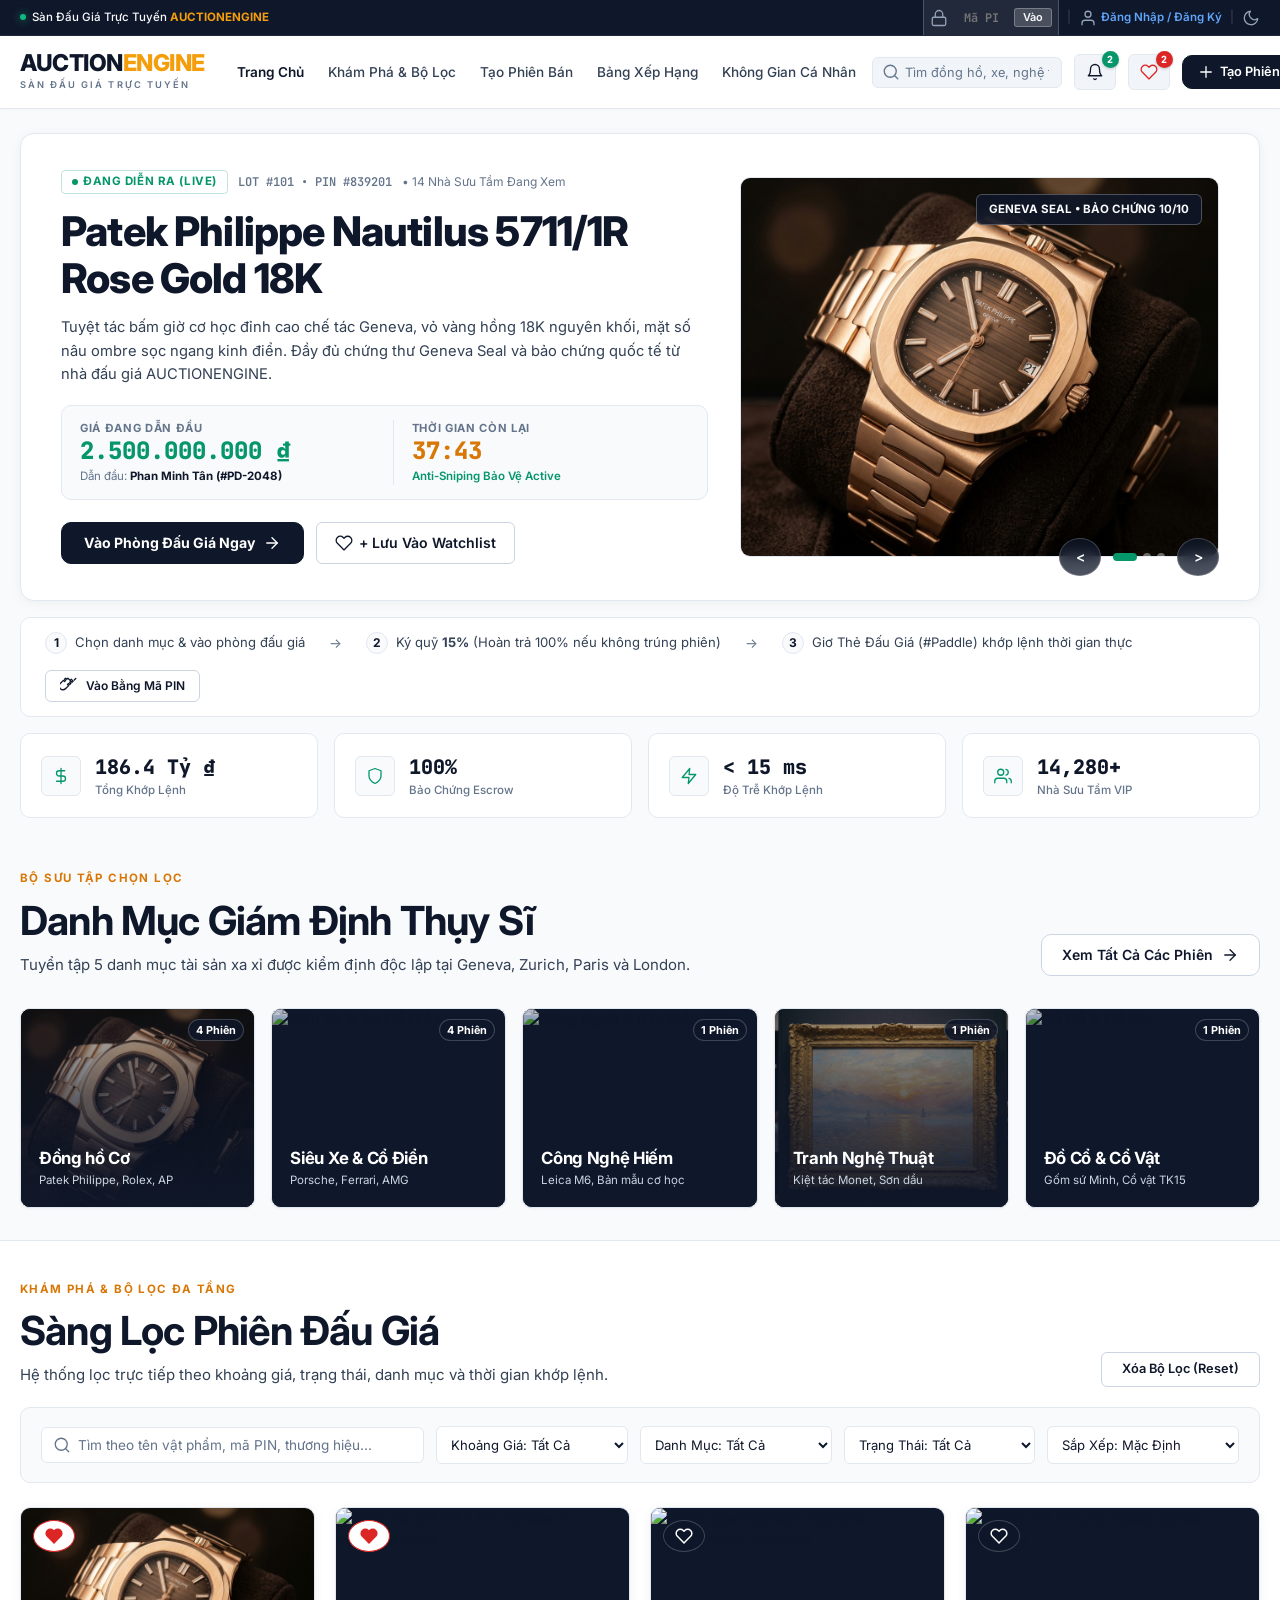
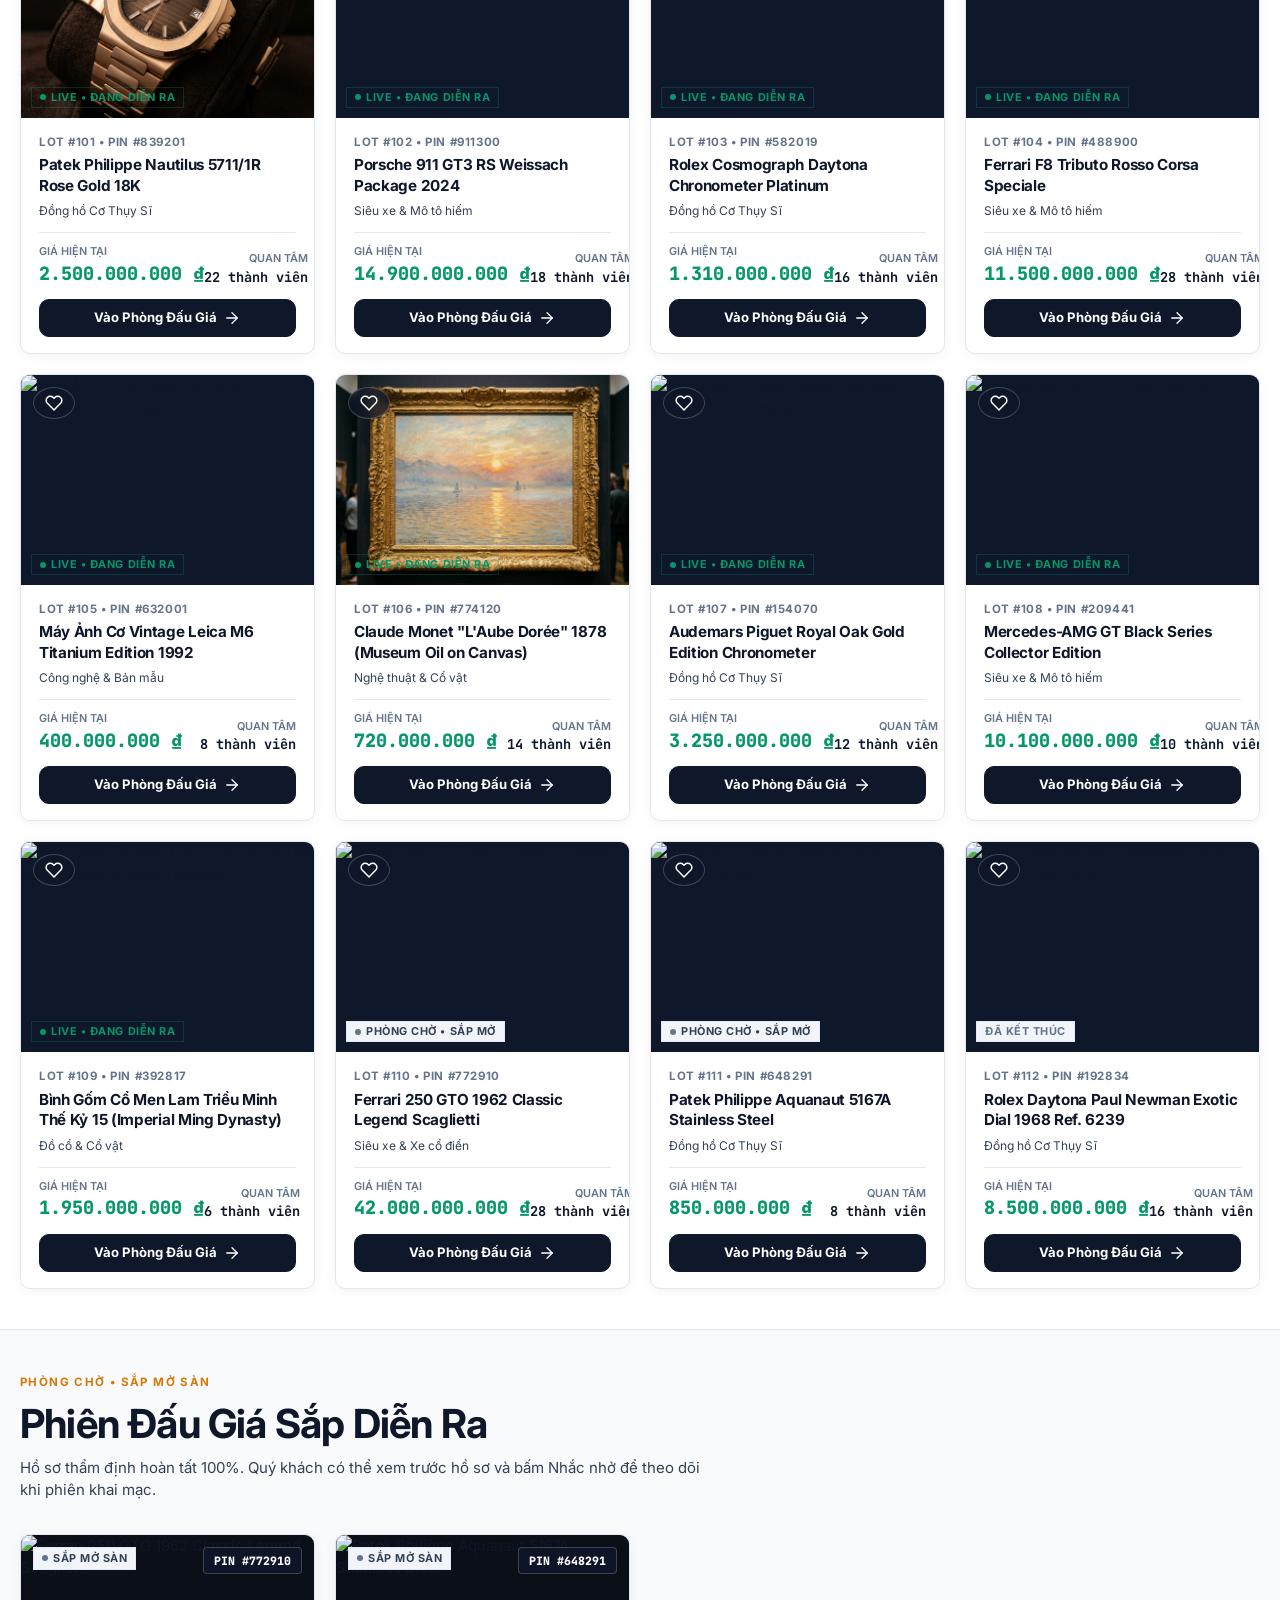
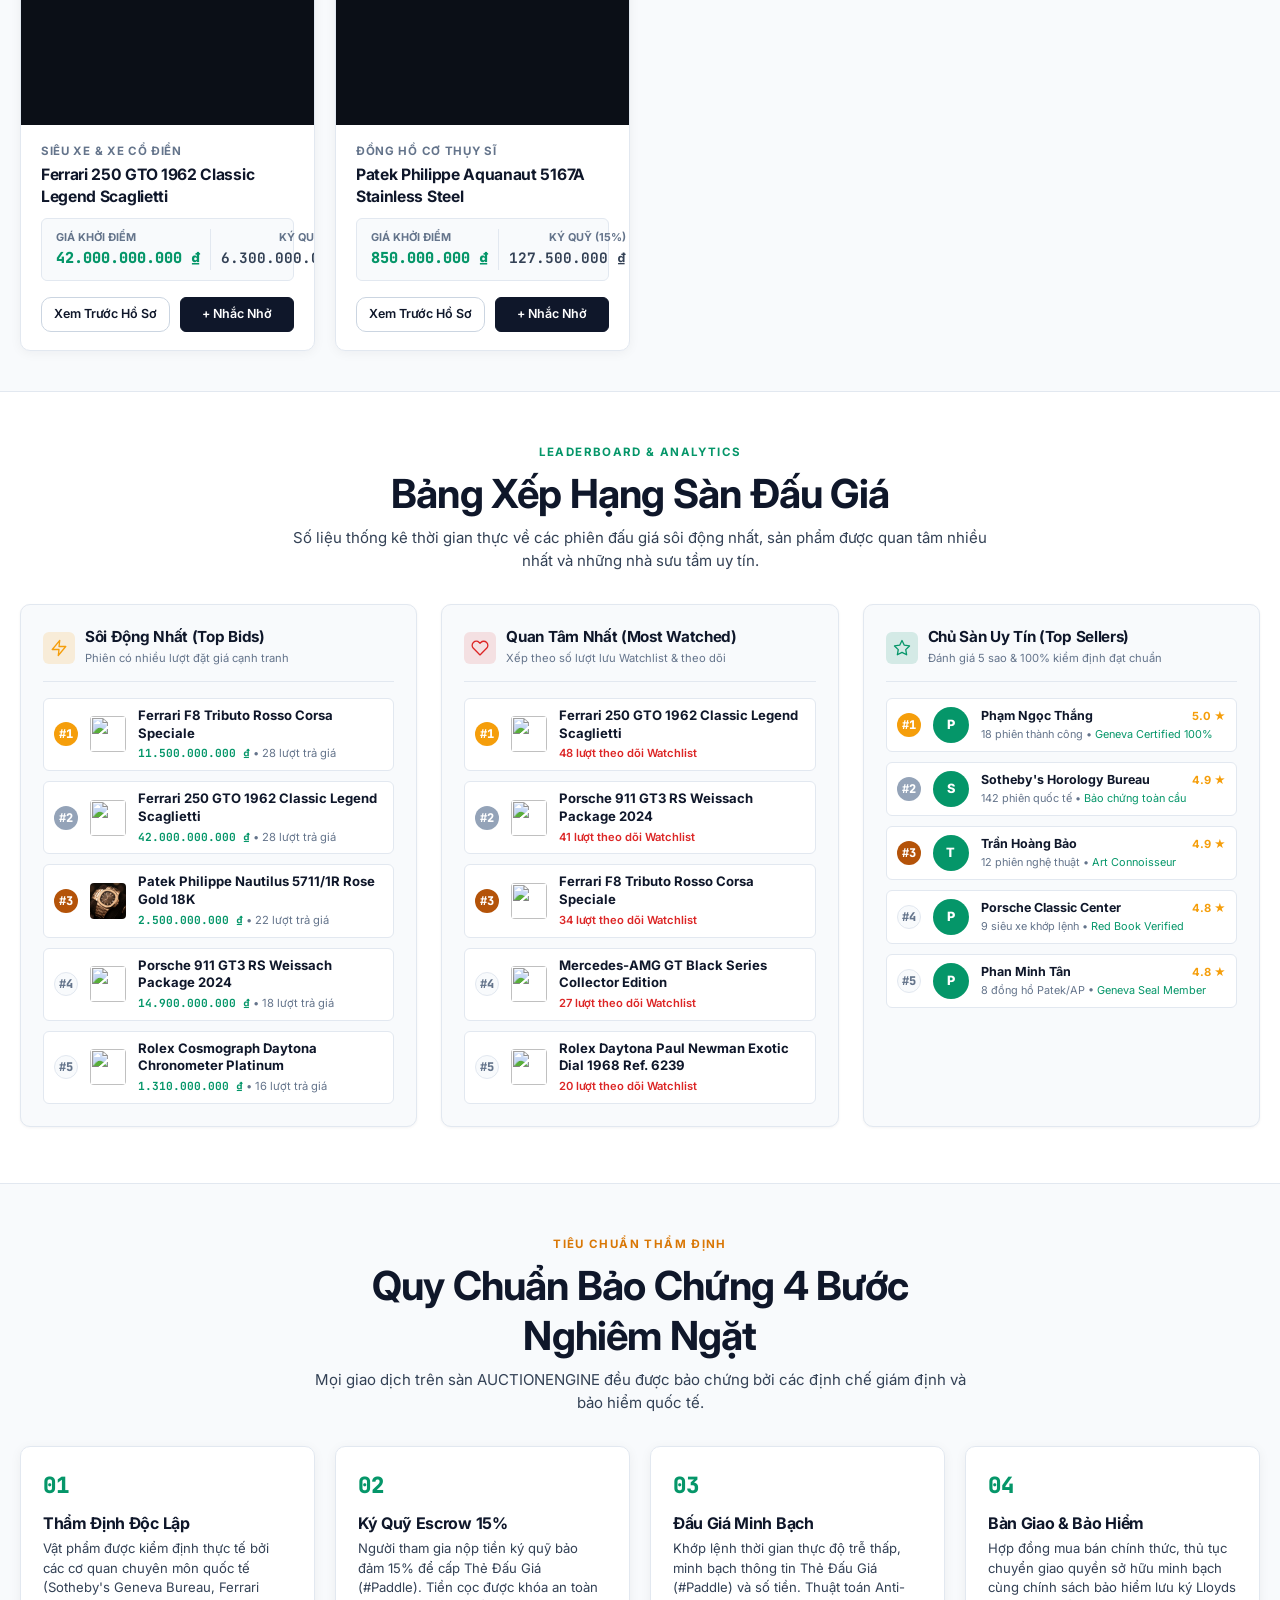
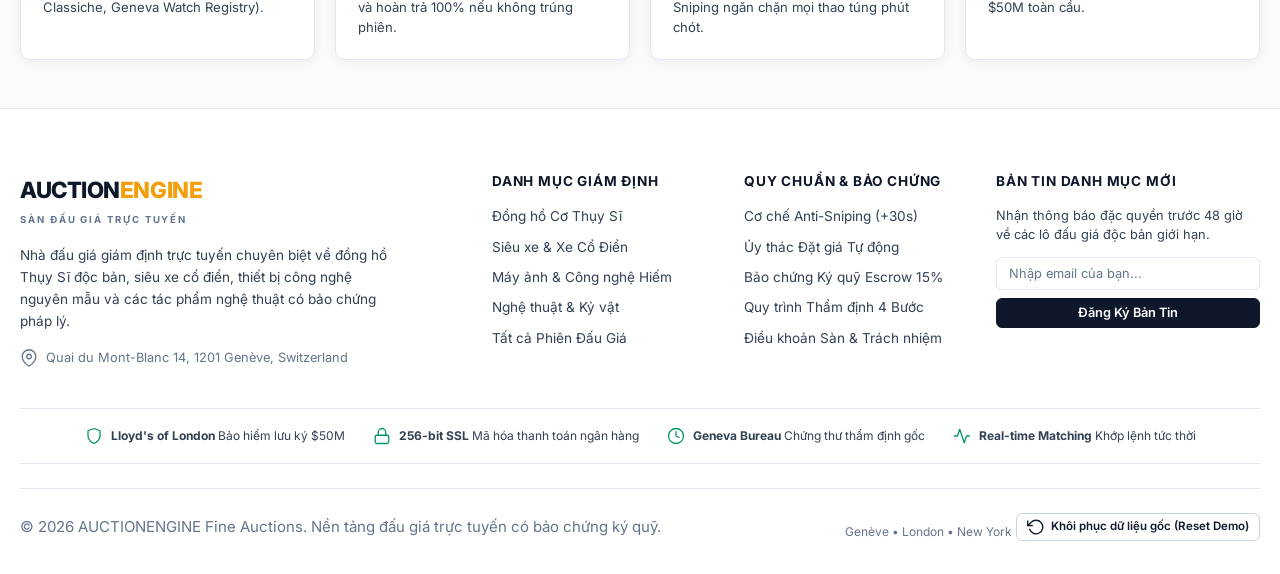
==== commit 734de6d9: "fix(stability): fix setupGlobalRoomSync method prototype definition, add auto-reseed for empty stora" ====
--- a/auction-engine-web/index.html
+++ b/auction-engine-web/index.html
@@ -769,10 +769,11 @@
   <div id="modals-root"></div>
 
   <!-- Core Scripts -->
-  <script src="js/app-core.js?v=5.0"></script>
-  <script src="components/header.js?v=5.0"></script>
-  <script src="components/footer.js?v=5.0"></script>
-  <script src="components/modals.js?v=5.0"></script>
+  <script src="js/mqtt.min.js?v=5.1"></script>
+  <script src="js/app-core.js?v=5.1"></script>
+  <script src="components/header.js?v=5.1"></script>
+  <script src="components/footer.js?v=5.1"></script>
+  <script src="components/modals.js?v=5.1"></script>
 
   <!-- Page Logic: Slider, Filtering, Leaderboard & Realtime Clock -->
   <script>
@@ -1143,6 +1144,14 @@
       renderUpcomingSection();
       renderLeaderboards();
 
+      // Listen to cross-device global room updates
+      window.addEventListener('aurelia:rooms-updated', function() {
+        if (typeof window.applyHomeFilters === 'function') window.applyHomeFilters();
+        if (typeof renderUpcomingSection === 'function') renderUpcomingSection();
+        if (typeof renderLeaderboards === 'function') renderLeaderboards();
+      });
+
+
       // Listen for realtime updates
       if (store && typeof store.subscribe === 'function') {
         store.subscribe(function() {
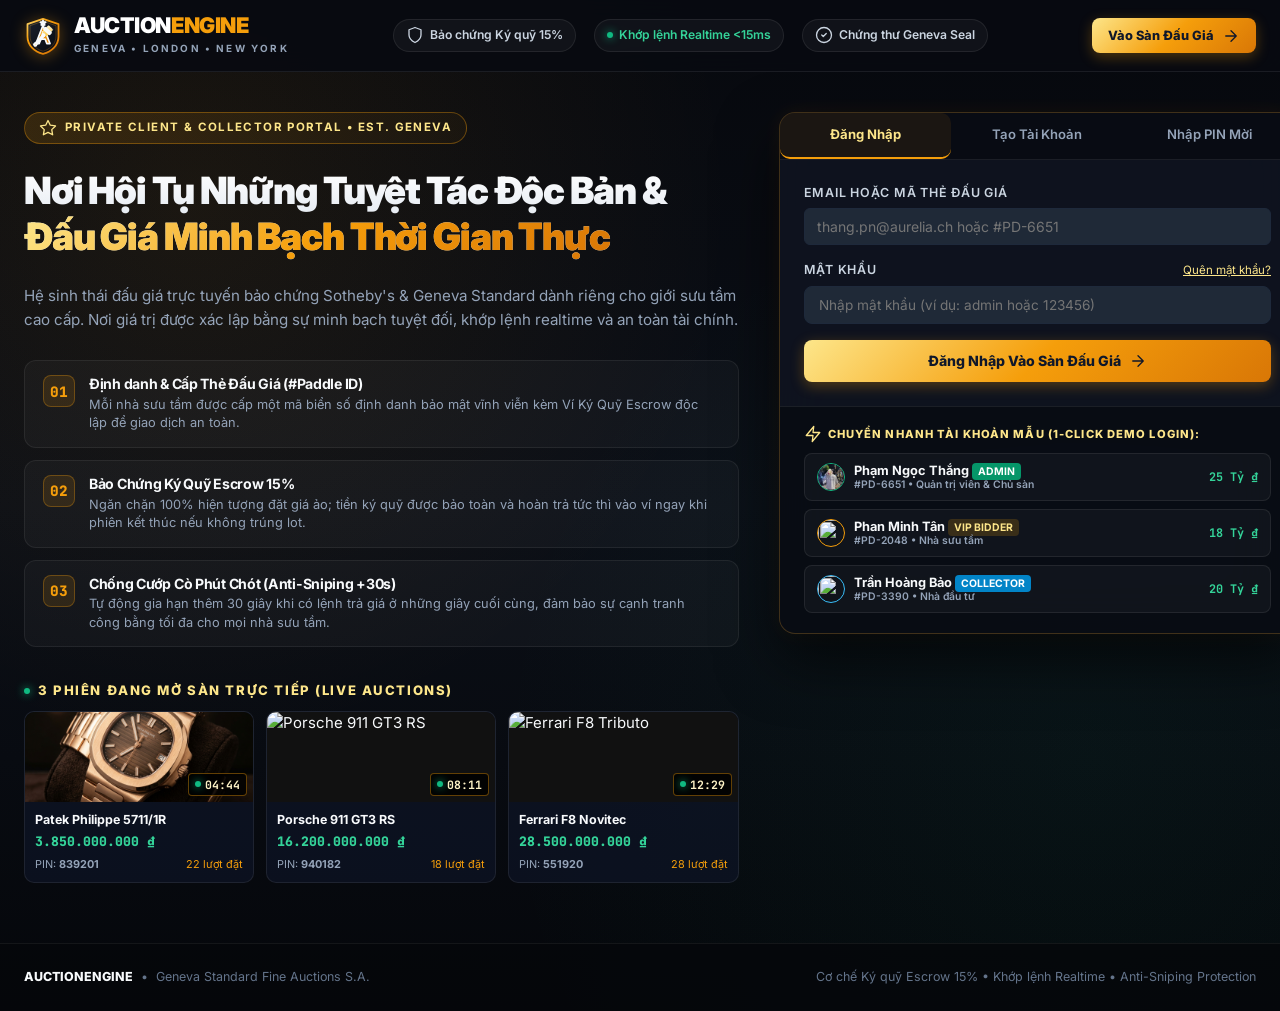
==== commit 1643d489: "feat: luxury SVG emblem logo, welcome cover landing portal, auth guard and header tuning" ====
--- a/auction-engine-web/index.html
+++ b/auction-engine-web/index.html
@@ -3,11 +3,18 @@
 <head>
   <meta charset="UTF-8">
   <meta name="viewport" content="width=device-width, initial-scale=1.0">
-  <!-- Immediate Theme Initializer (Prevents Theme Flash & Enforces Persistence) -->
+  <!-- Immediate Theme Initializer & Auth Guard -->
   <script>
     (function() {
       var t = localStorage.getItem('AURELIA_THEME_V4') || localStorage.getItem('AE_V3_THEME') || 'dark';
       document.documentElement.setAttribute('data-theme', t);
+
+      var isLoggedOut = localStorage.getItem('AURELIA_LOGGED_OUT') === 'true' || localStorage.getItem('AE_AUTH_LOGGED_OUT') === 'true';
+      var sessionUser = localStorage.getItem('ae_active_session_user') || localStorage.getItem('AURELIA_CURRENT_USER_V4');
+      if (isLoggedOut || !sessionUser || sessionUser === 'null' || sessionUser === 'undefined') {
+        var search = window.location.search || '';
+        window.location.replace('welcome.html' + search);
+      }
     })();
   </script>
   <meta name="description" content="AUCTIONENGINE - Sàn đấu giá trực tuyến quốc tế hàng đầu dành cho Đồng hồ cơ Thụy Sĩ, Siêu xe, Thiết bị công nghệ nguyên mẫu và Kiệt tác nghệ thuật. Cơ chế Anti-Sniping và Bảo chứng Ký quỹ Escrow.">
--- a/auction-engine-web/css/layout.css
+++ b/auction-engine-web/css/layout.css
@@ -242,7 +242,7 @@
 .site-header__left {
   display: flex;
   align-items: center;
-  gap: var(--space-8);
+  gap: 20px;
   flex-shrink: 0;
 }
 
@@ -273,11 +273,11 @@
 .site-header__nav {
   display: flex;
   align-items: center;
-  gap: var(--space-6);
+  gap: 16px;
 }
 
 .nav-link {
-  font-size: 0.85rem;
+  font-size: 13.5px;
   font-weight: 500;
   color: var(--text-secondary);
   transition: color var(--transition-fast);
@@ -292,9 +292,10 @@
 }
 
 .site-header__search {
-  flex: 1;
-  max-width: 280px;
+  width: 190px;
+  max-width: 190px;
   position: relative;
+  flex-shrink: 0;
 }
 
 .site-header__actions {
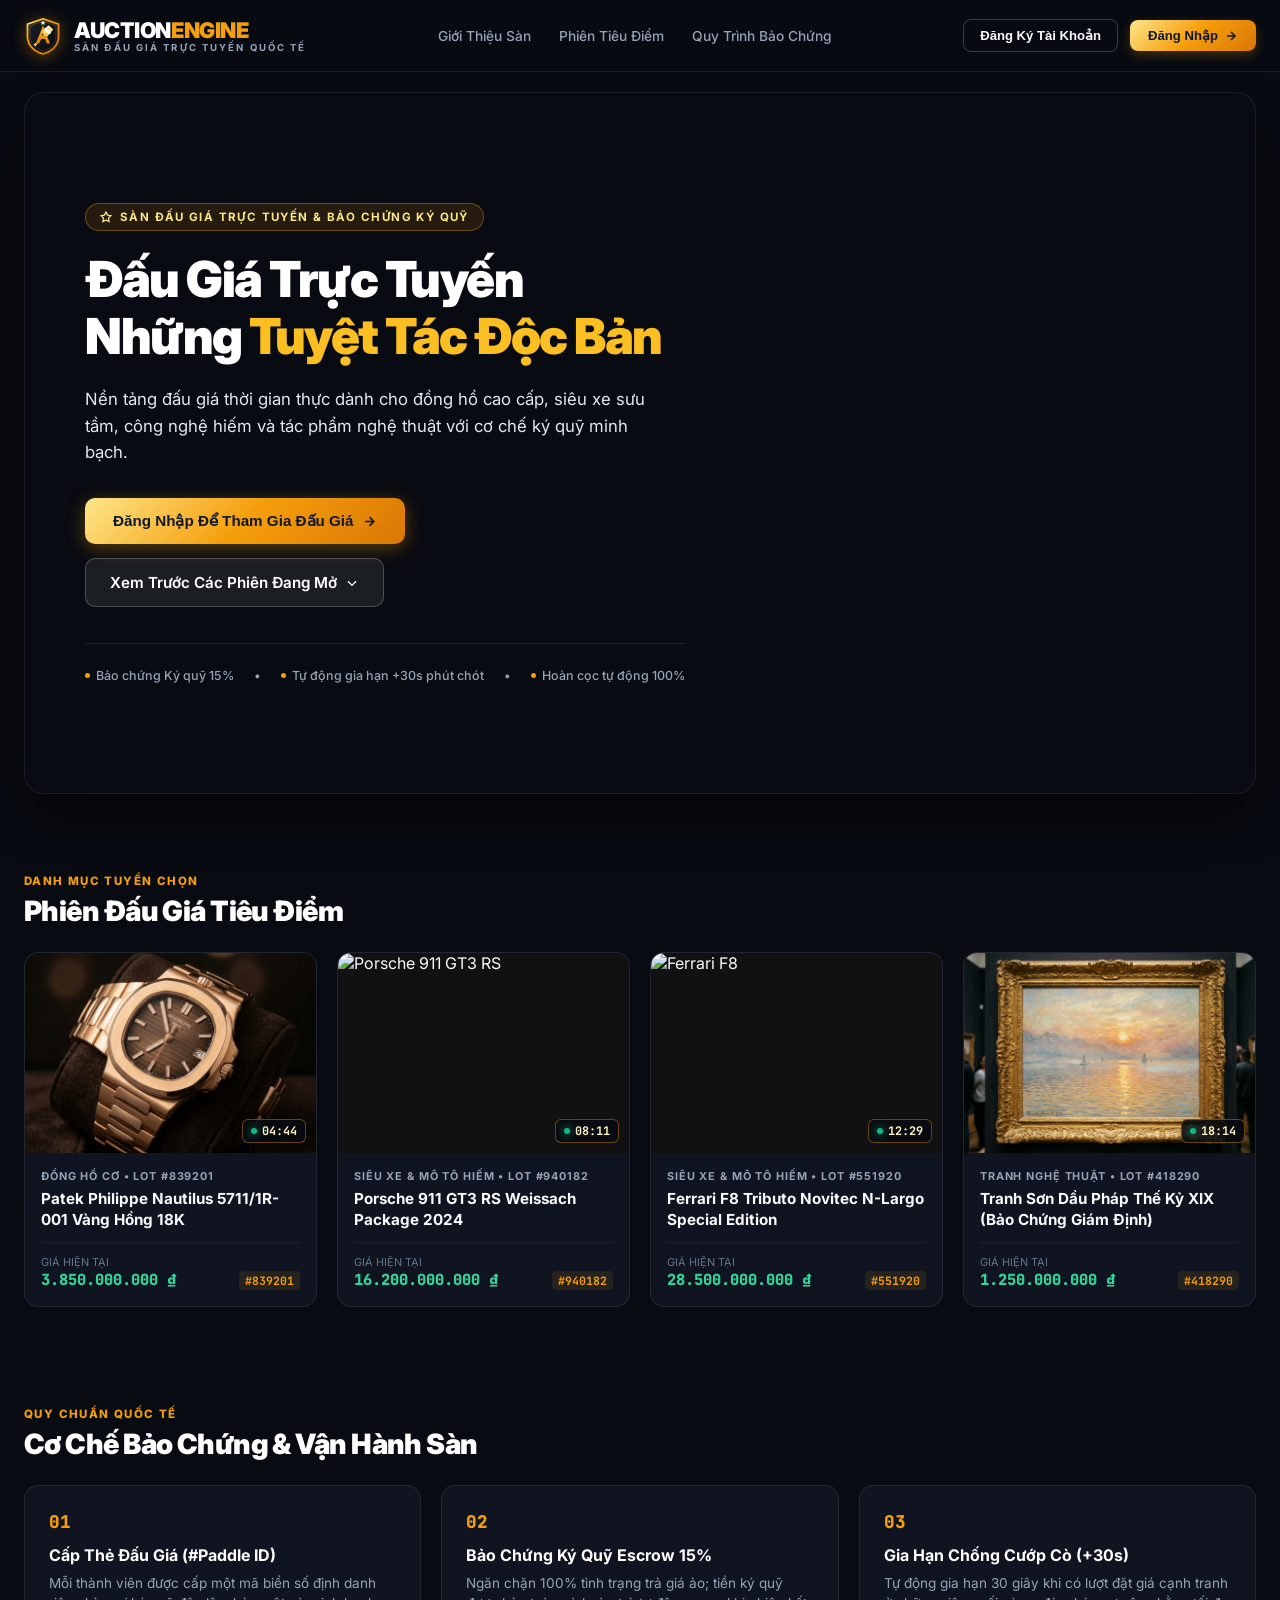
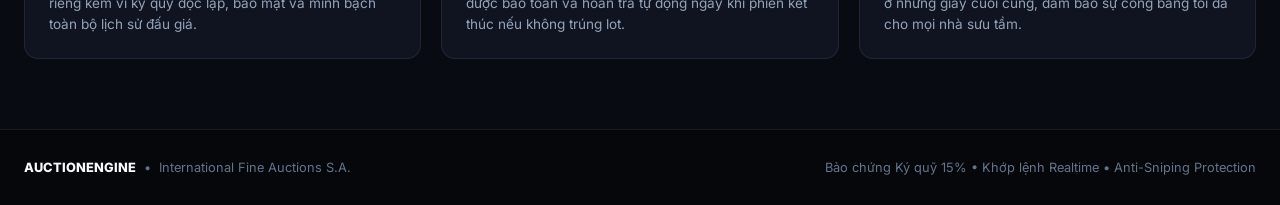
==== commit e201e7ae: "fix(auth-ux): remove pin tab from auth modal, add custom register balance, fix logout redirect to we" ====
--- a/auction-engine-web/index.html
+++ b/auction-engine-web/index.html
@@ -17,7 +17,7 @@
       }
     })();
   </script>
-  <meta name="description" content="AUCTIONENGINE - Sàn đấu giá trực tuyến quốc tế hàng đầu dành cho Đồng hồ cơ Thụy Sĩ, Siêu xe, Thiết bị công nghệ nguyên mẫu và Kiệt tác nghệ thuật. Cơ chế Anti-Sniping và Bảo chứng Ký quỹ Escrow.">
+  <meta name="description" content="AUCTIONENGINE - Sàn đấu giá trực tuyến quốc tế hàng đầu dành cho Đồng hồ cao cấp, Siêu xe, Thiết bị công nghệ nguyên mẫu và Kiệt tác nghệ thuật. Cơ chế Anti-Sniping và Bảo chứng Ký quỹ Escrow.">
   <title>AUCTIONENGINE • Sàn Đấu Giá Trực Tuyến Cao Cấp</title>
 
     <!-- Google Fonts: Plus Jakarta Sans, Inter, JetBrains Mono -->
@@ -462,8 +462,8 @@
         <div class="section__header">
           <div class="section__title-wrap">
             <span class="section__eyebrow">BỘ SƯU TẬP CHỌN LỌC</span>
-            <h2 class="section__title">Danh Mục Giám Định Thụy Sĩ</h2>
-            <p class="section__subtitle">Tuyển tập 5 danh mục tài sản xa xỉ được kiểm định độc lập tại Geneva, Zurich, Paris và London.</p>
+            <h2 class="section__title">Danh Mục Đấu Giá Tuyển Chọn</h2>
+            <p class="section__subtitle">Tuyển tập 5 danh mục tài sản sưu tầm giá trị cao được thẩm định và bảo chứng minh bạch.</p>
           </div>
           <a href="auctions.html" class="btn btn-outline">
             <span>Xem Tất Cả Các Phiên</span>
@@ -475,7 +475,7 @@
           
           <!-- Cat 1: Đồng hồ Cơ Thụy Sĩ -->
           <a href="auctions.html?category=watches" style="height: 200px; border-radius: var(--radius-md); overflow: hidden; position: relative; display: flex; align-items: flex-end; padding: 18px; text-decoration: none; border: 1px solid var(--border-color); background: #0F172A; box-shadow: var(--shadow-sm); transition: transform 0.25s ease;">
-            <img src="assets/images/patek_nautilus_gold.jpg" alt="Đồng hồ Cơ Thụy Sĩ" style="position: absolute; inset: 0; width: 100%; height: 100%; object-fit: cover; opacity: 0.85;"/>
+            <img src="assets/images/patek_nautilus_gold.jpg" alt="Đồng hồ Cao Cấp & Cổ Điển" style="position: absolute; inset: 0; width: 100%; height: 100%; object-fit: cover; opacity: 0.85;"/>
             <div style="position: absolute; inset: 0; background: linear-gradient(180deg, rgba(15,23,42,0.1) 0%, rgba(15,23,42,0.6) 45%, rgba(15,23,42,0.96) 100%);"></div>
             <span style="position: absolute; top: 10px; right: 10px; z-index: 3; background: rgba(15, 23, 42, 0.85); color: #FFF; border: 1px solid rgba(255,255,255,0.2); font-size: 0.68rem; font-weight: 700; padding: 2px 7px; border-radius: 999px;">4 Phiên</span>
             <div style="position: relative; z-index: 2; color: #FFFFFF !important;">
--- a/auction-engine-web/css/base.css
+++ b/auction-engine-web/css/base.css
@@ -360,3 +360,41 @@
   color: #F8FAFC !important;
   border: 1px solid rgba(255, 255, 255, 0.2) !important;
 }
+
+/* ==========================================================================
+   GLOBAL BRAND LOGO & PIN INPUT LOCK (HORIZONTAL ALIGNMENT & NO OVERFLOW)
+   ========================================================================== */
+.site-header__logo,
+.header-brand,
+.brand-logo,
+.navbar-brand,
+a[href*="index.html"].logo {
+  display: inline-flex !important;
+  flex-direction: row !important;
+  align-items: center !important;
+  gap: 12px !important;
+  text-decoration: none !important;
+  white-space: nowrap !important;
+}
+.brand-logo svg,
+.header-brand svg,
+.site-header__logo svg,
+.logo-emblem,
+.ae-brand-emblem {
+  width: 38px !important;
+  height: 38px !important;
+  min-width: 38px !important;
+  flex-shrink: 0 !important;
+  margin: 0 !important;
+}
+.brand-text-wrap {
+  display: flex !important;
+  flex-direction: column !important;
+  justify-content: center !important;
+  line-height: 1.15 !important;
+}
+.utility-bar__pin-group input {
+  width: 115px !important;
+  min-width: 115px !important;
+  padding: 4px 10px !important;
+}
--- a/auction-engine-web/css/layout.css
+++ b/auction-engine-web/css/layout.css
@@ -246,10 +246,34 @@
   flex-shrink: 0;
 }
 
-.site-header__logo {
-  display: flex;
-  flex-direction: column;
-  text-decoration: none;
+.site-header__logo,
+.header-brand,
+.brand-logo,
+.navbar-brand,
+a[href*="index.html"].logo {
+  display: inline-flex !important;
+  flex-direction: row !important;
+  align-items: center !important;
+  gap: 12px !important;
+  text-decoration: none !important;
+  white-space: nowrap !important;
+}
+.brand-logo svg,
+.header-brand svg,
+.site-header__logo svg,
+.logo-emblem,
+.ae-brand-emblem {
+  width: 38px !important;
+  height: 38px !important;
+  min-width: 38px !important;
+  flex-shrink: 0 !important;
+  margin: 0 !important;
+}
+.brand-text-wrap {
+  display: flex !important;
+  flex-direction: column !important;
+  justify-content: center !important;
+  line-height: 1.15 !important;
 }
 
 .site-header__logo-brand {
@@ -549,7 +573,9 @@
   flex-shrink: 0;
 }
 .utility-bar__pin-group input {
-  width: 58px;
+  width: 115px !important;
+  min-width: 115px !important;
+  padding: 4px 10px !important;
   background: transparent;
   border: none;
   color: #F8FAFC;
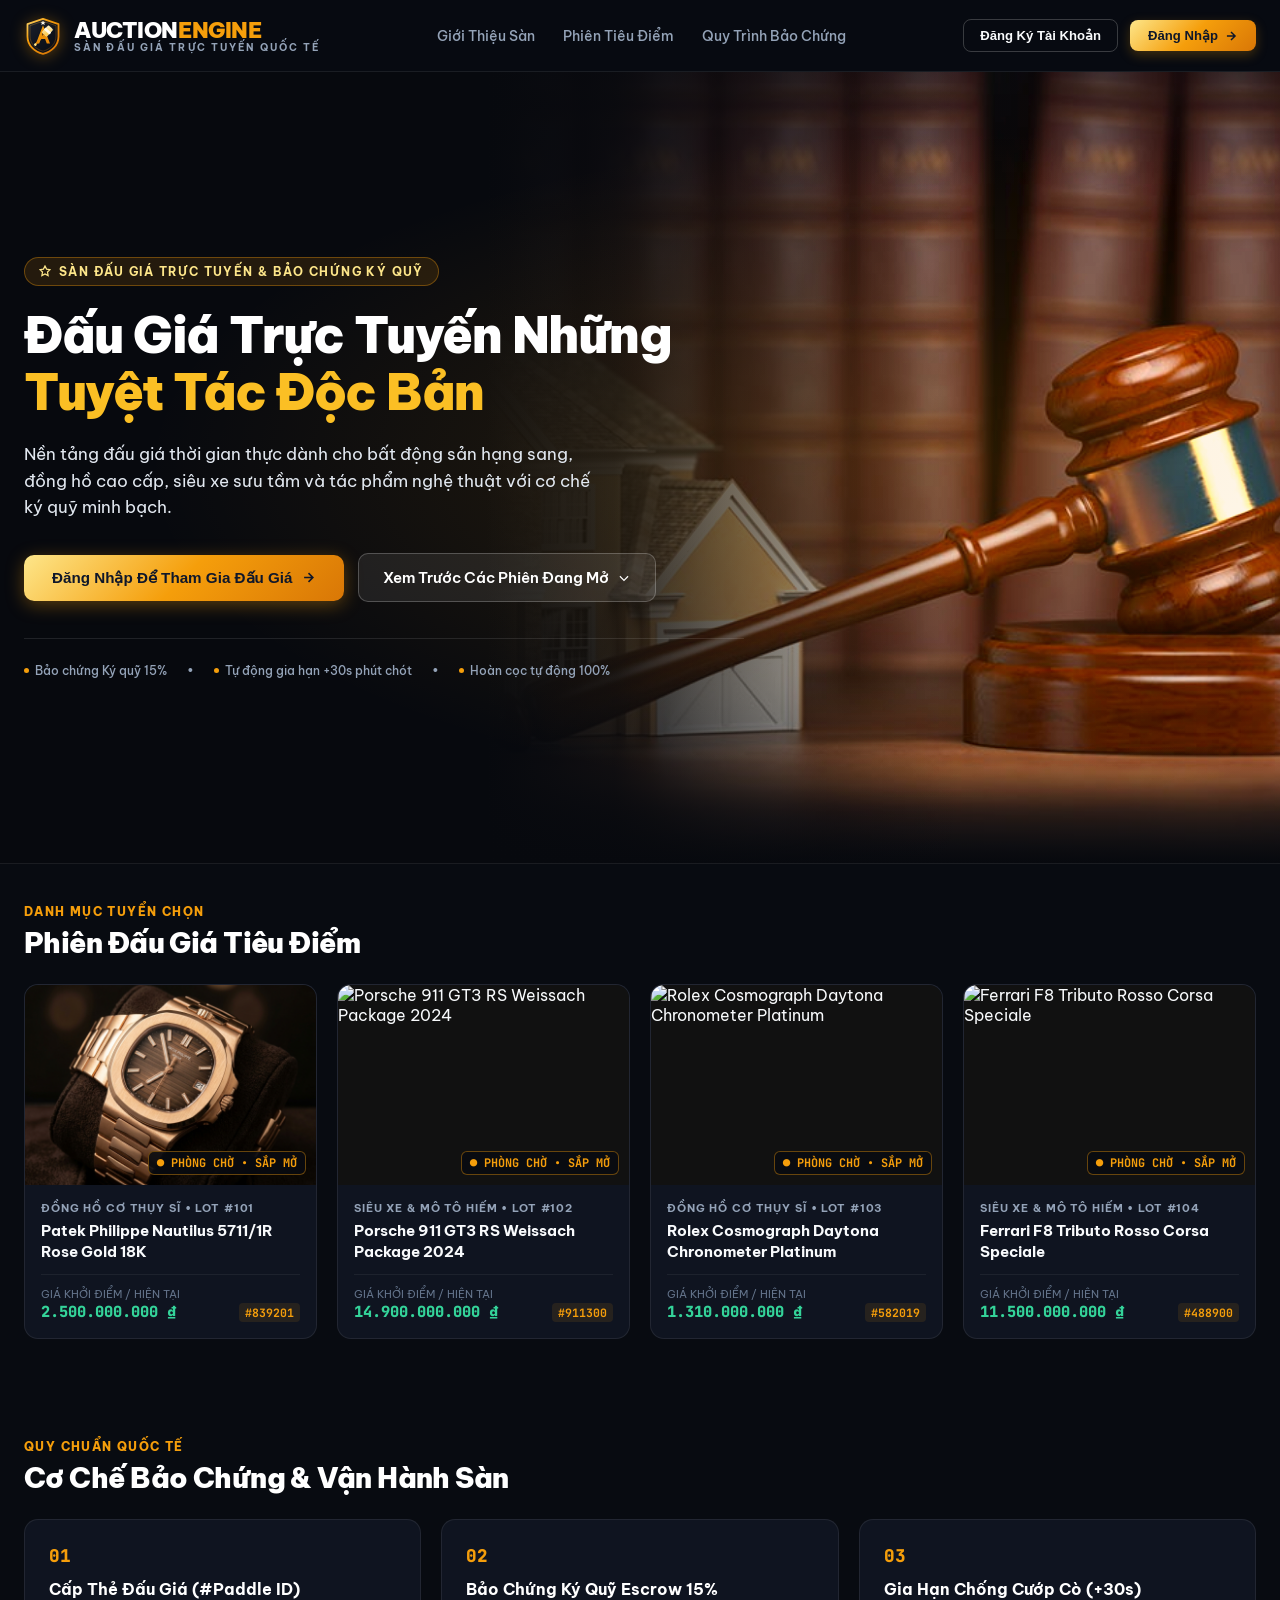
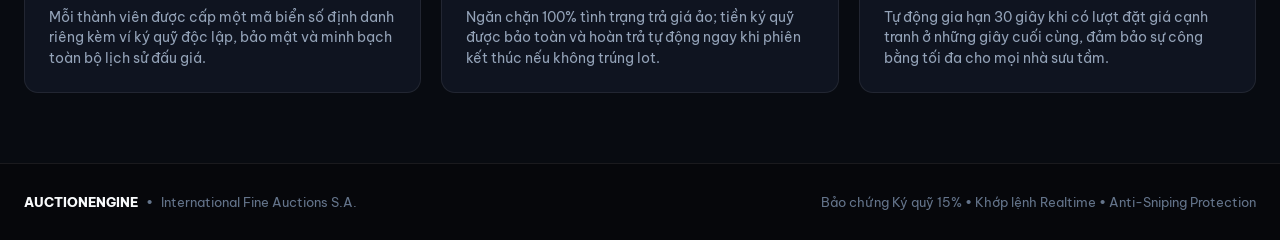
==== commit 4257290b: "Fix all 22 logic, multi-account sync, state sync and image bugs before thesis defense" ====
--- a/auction-engine-web/index.html
+++ b/auction-engine-web/index.html
@@ -408,49 +408,6 @@
           </button>
         </div>
 
-        <!-- 4 Platform Metric Badges (Responsive 2x2 on Mobile) -->
-        <div class="metric-grid-responsive" style="display: grid; grid-template-columns: repeat(4, 1fr); gap: 16px; margin-top: 16px;">
-          <div style="background: var(--bg-surface); border: 1px solid var(--border-color); border-radius: var(--radius-md); padding: 18px 20px; display: flex; align-items: center; gap: 14px;">
-            <div style="width: 40px; height: 40px; border-radius: var(--radius-sm); background: var(--bg-page); border: 1px solid var(--border-color); display: flex; align-items: center; justify-content: center; color: var(--accent-emerald); flex-shrink: 0;">
-              <svg viewBox="0 0 24 24"><path d="M12 2v20M17 5H9.5a3.5 3.5 0 0 0 0 7h5a3.5 3.5 0 0 1 0 7H6"></path></svg>
-            </div>
-            <div>
-              <div class="font-mono price-val" style="font-size: 1.25rem; font-weight: 800; color: var(--text-primary);">186.4 Tỷ ₫</div>
-              <div style="font-size: 0.72rem; color: var(--text-muted); font-weight: 500;">Tổng Khớp Lệnh</div>
-            </div>
-          </div>
-
-          <div style="background: var(--bg-surface); border: 1px solid var(--border-color); border-radius: var(--radius-md); padding: 18px 20px; display: flex; align-items: center; gap: 14px;">
-            <div style="width: 40px; height: 40px; border-radius: var(--radius-sm); background: var(--bg-page); border: 1px solid var(--border-color); display: flex; align-items: center; justify-content: center; color: var(--accent-emerald); flex-shrink: 0;">
-              <svg viewBox="0 0 24 24"><path d="M12 22s8-4 8-10V5l-8-3-8 3v7c0 6 8 10 8 10z"></path></svg>
-            </div>
-            <div>
-              <div class="font-mono price-val" style="font-size: 1.25rem; font-weight: 800; color: var(--text-primary);">100%</div>
-              <div style="font-size: 0.72rem; color: var(--text-muted); font-weight: 500;">Bảo Chứng Escrow</div>
-            </div>
-          </div>
-
-          <div style="background: var(--bg-surface); border: 1px solid var(--border-color); border-radius: var(--radius-md); padding: 18px 20px; display: flex; align-items: center; gap: 14px;">
-            <div style="width: 40px; height: 40px; border-radius: var(--radius-sm); background: var(--bg-page); border: 1px solid var(--border-color); display: flex; align-items: center; justify-content: center; color: var(--accent-emerald); flex-shrink: 0;">
-              <svg viewBox="0 0 24 24"><polygon points="13 2 3 14 12 14 11 22 21 10 12 10 13 2"></polygon></svg>
-            </div>
-            <div>
-              <div class="font-mono price-val" style="font-size: 1.25rem; font-weight: 800; color: var(--text-primary);">&lt; 15 ms</div>
-              <div style="font-size: 0.72rem; color: var(--text-muted); font-weight: 500;">Độ Trễ Khớp Lệnh</div>
-            </div>
-          </div>
-
-          <div style="background: var(--bg-surface); border: 1px solid var(--border-color); border-radius: var(--radius-md); padding: 18px 20px; display: flex; align-items: center; gap: 14px;">
-            <div style="width: 40px; height: 40px; border-radius: var(--radius-sm); background: var(--bg-page); border: 1px solid var(--border-color); display: flex; align-items: center; justify-content: center; color: var(--accent-emerald); flex-shrink: 0;">
-              <svg viewBox="0 0 24 24"><path d="M17 21v-2a4 4 0 0 0-4-4H5a4 4 0 0 0-4 4v2"></path><circle cx="9" cy="7" r="4"></circle><path d="M23 21v-2a4 4 0 0 0-3-3.87"></path><path d="M16 3.13a4 4 0 0 1 0 7.75"></path></svg>
-            </div>
-            <div>
-              <div class="font-mono price-val" style="font-size: 1.25rem; font-weight: 800; color: var(--text-primary);">14,280+</div>
-              <div style="font-size: 0.72rem; color: var(--text-muted); font-weight: 500;">Nhà Sưu Tầm VIP</div>
-            </div>
-          </div>
-        </div>
-
       </div>
     </section>
 
@@ -630,25 +587,6 @@
     </section>
 
     <!-- =======================================================================
-         4. MỤC 4 – KHU VỰC "PHIÊN SẮP DIỄN RA (UPCOMING PREVIEW)"
-         ======================================================================= -->
-    <section class="section" style="padding-top: 40px; padding-bottom: 40px;" aria-label="Phiên sắp diễn ra">
-      <div class="container container--wide">
-        <div class="section__header">
-          <div class="section__title-wrap">
-            <span class="section__eyebrow" style="color: #D97706;">PHÒNG CHỜ &bull; SẮP MỞ SÀN</span>
-            <h2 class="section__title">Phiên Đấu Giá Sắp Diễn Ra</h2>
-            <p class="section__subtitle">Hồ sơ thẩm định hoàn tất 100%. Quý khách có thể xem trước hồ sơ và bấm Nhắc nhở để theo dõi khi phiên khai mạc.</p>
-          </div>
-        </div>
-
-        <div id="home-upcoming-grid" class="home-card-grid">
-          <!-- Populated via JS -->
-        </div>
-      </div>
-    </section>
-
-    <!-- =======================================================================
          5. MỤC 6 – BẢNG XẾP HẠNG SÀN ĐẤU GIÁ (LEADERBOARD & ANALYTICS)
          ======================================================================= -->
     <section class="section" id="leaderboard-section" style="background: var(--bg-surface); border-top: 1px solid var(--border-color); border-bottom: 1px solid var(--border-color); padding-top: 48px; padding-bottom: 56px;" aria-label="Bảng xếp hạng sàn đấu giá">
@@ -868,7 +806,10 @@
 
           // 4. Status
           if (statusVal !== 'all') {
-            if (statusVal === 'LIVE' && r.status !== 'LIVE') return false;
+            var effSt = (typeof getLotStatus === 'function') ? getLotStatus(r) : r.status;
+          if (statusVal === 'LIVE' && effSt !== 'LIVE') return false;
+          if (statusVal === 'WAITING' && effSt !== 'WAITING') return false;
+          if (statusVal === 'ENDED' && effSt !== 'ENDED') return false;
             if (statusVal === 'WAITING' && r.status !== 'WAITING' && r.status !== 'PENDING_APPROVAL') return false;
             if (statusVal === 'ENDED' && r.status !== 'ENDED') return false;
           }
@@ -929,7 +870,7 @@
             <div class="card" style="position:relative;overflow:hidden;background:var(--bg-surface);border:1px solid var(--border-color);border-radius:var(--radius-md);display:flex;flex-direction:column;box-shadow:var(--shadow-card);transition:transform 0.2s ease;">
               
               <!-- Watchlist Heart Button -->
-              <button type="button" class="lot-card-heart-btn ${isHearted ? 'active' : ''}" onclick="window.handleCardHeart('${r.roomId}', this)" title="Lưu vào danh sách theo dõi">
+              <button type="button" class="lot-card-heart-btn ${isHearted ? 'active' : ''}" onclick="window.toggleHeart('${r.roomId}', this)" title="Lưu vào danh sách theo dõi">
                 <svg viewBox="0 0 24 24"><path d="M20.84 4.61a5.5 5.5 0 0 0-7.78 0L12 5.67l-1.06-1.06a5.5 5.5 0 0 0-7.78 7.78l1.06 1.06L12 21.23l7.78-7.78 1.06-1.06a5.5 5.5 0 0 0 0-7.78z"></path></svg>
               </button>
 
@@ -979,166 +920,107 @@
         }).join('');
       }
 
-      window.handleCardHeart = function(roomId, btn) {
+      // Real-time toggleHeart handler for instant sync (Bug 3 / Nhóm 3)
+      window.toggleHeart = function(roomId, btn) {
+        var user = store.getCurrentUser();
+        if (!user) {
+          if (window.openAuthModal) window.openAuthModal('login');
+          return;
+        }
         var added = store.toggleWatchlist(roomId);
         if (btn) btn.classList.toggle('active', added);
+        if (typeof window.applyHomeFilters === 'function') window.applyHomeFilters();
+        renderLeaderboards();
       };
-
-      // =======================================================================
-      // UPCOMING LOTS SECTION
-      // =======================================================================
-      function renderUpcomingSection() {
-        var grid = document.getElementById('home-upcoming-grid');
-        if (!grid) return;
-        var rooms = store.getRooms().filter(function(r) { return r.status === 'WAITING' || r.status === 'PENDING_APPROVAL'; });
-        if (rooms.length === 0) {
-          grid.innerHTML = '<div style="color:var(--text-muted);font-size:0.85rem;padding:32px;text-align:center;grid-column:1/-1;background:var(--bg-surface);border:1px dashed var(--border-color);border-radius:var(--radius-md);">Hiện chưa có phiên mới nào ở phòng chờ. <a href="seller-studio.html" style="color:#059669;font-weight:700;">Tạo phiên mới ngay &rarr;</a></div>';
-          return;
-        }
-
-        grid.innerHTML = rooms.map(function(r) {
-          var img = (r.images && r.images[0]) ? r.images[0] : 'assets/images/patek_nautilus_gold.jpg';
-          // Sanitize image if it has incorrect omega watch
-          if (img.includes('omega') || (!img.startsWith('http') && !img.startsWith('assets/'))) {
-            img = 'assets/images/patek_nautilus_gold.jpg';
-          }
-          var isWatched = store.isWatched ? store.isWatched(r.roomId) : false;
-          return `
-            <div class="upcoming-card" style="background:var(--bg-surface);border:1px solid var(--border-color);border-radius:var(--radius-md);overflow:hidden;box-shadow:var(--shadow-card);display:flex;flex-direction:column;justify-content:space-between;transition:transform 0.2s ease, box-shadow 0.2s ease;">
-              <div style="height:190px;position:relative;background:#0B0F17;overflow:hidden;">
-                <img src="${img}" alt="${r.title}" style="width:100%;height:100%;object-fit:cover;transition:transform 0.3s ease;" loading="lazy"/>
-                <div style="position:absolute;top:12px;left:12px;display:flex;gap:6px;z-index:2;">
-                  <span class="badge badge--waiting" style="font-size:0.68rem;padding:4px 8px;font-weight:700;">SẮP MỞ SÀN</span>
-                </div>
-                <div style="position:absolute;top:12px;right:12px;background:rgba(15,23,42,0.85);backdrop-filter:blur(8px);border:1px solid rgba(255,255,255,0.2);color:#FFFFFF;padding:4px 10px;border-radius:4px;font-size:0.72rem;font-family:var(--font-mono);font-weight:800;z-index:2;">
-                  PIN #${r.roomPin || r.roomId}
-                </div>
-              </div>
-              <div style="padding:18px 20px;display:flex;flex-direction:column;gap:12px;flex:1;justify-content:space-between;">
-                <div>
-                  <div style="font-size:0.72rem;color:var(--text-muted);margin-bottom:4px;text-transform:uppercase;letter-spacing:0.06em;font-weight:700;">
-                    ${r.categoryName || 'Tài sản giám định'}
+      window.handleCardHeart = window.toggleHeart;
+
+      // Dynamic Leaderboard Rendering: 3 Columns (Bug 3 / Nhóm 3)
+      function renderLeaderboards() {
+        var allRooms = store.getRooms() || [];
+
+        // Cột 1 - Sôi Động Nhất (Top Bids / High Activity / Ended)
+        var col1 = document.getElementById('lb-top-bids');
+        if (col1) {
+          var topBids = allRooms.slice().sort(function(a, b) {
+            var aBids = (a.bids && a.bids.length) || (a.history && a.history.length) || 0;
+            var bBids = (b.bids && b.bids.length) || (b.history && b.history.length) || 0;
+            return bBids - aBids;
+          }).slice(0, 5);
+
+          col1.innerHTML = topBids.map(function(r, idx) {
+            var bCount = (r.bids && r.bids.length) || (r.history && r.history.length) || 12;
+            var effSt = (typeof getLotStatus === 'function') ? getLotStatus(r) : r.status;
+            var badgeText = effSt === 'ENDED' ? 'ĐÃ KẾT THÚC' : 'Đang Đấu Giá';
+            var badgeColor = effSt === 'ENDED' ? '#94a3b8' : '#059669';
+            return `
+              <a href="live-room.html?room=${r.roomPin || r.roomId}" style="display:flex;align-items:center;justify-content:space-between;padding:10px 12px;background:var(--bg-surface);border:1px solid var(--border-color);border-radius:6px;text-decoration:none;color:inherit;transition:all 0.2s ease;">
+                <div style="display:flex;align-items:center;gap:10px;overflow:hidden;">
+                  <span style="font-weight:800;font-size:0.85rem;color:var(--text-muted);width:18px;">#0${idx + 1}</span>
+                  <div style="overflow:hidden;">
+                    <div style="font-size:0.82rem;font-weight:700;color:var(--text-primary);white-space:nowrap;overflow:hidden;text-overflow:ellipsis;max-width:170px;">${r.title}</div>
+                    <div style="font-size:0.7rem;color:var(--text-secondary);">${bCount} lượt trả giá &bull; <span style="color:${badgeColor};font-weight:600;">${badgeText}</span></div>
                   </div>
-                  <h4 style="font-size:0.98rem;font-weight:700;color:var(--text-primary);margin:0 0 10px 0;line-height:1.4;">
-                    ${r.title}
-                  </h4>
-                  <div style="display:grid;grid-template-columns:1fr 1fr;gap:10px;background:var(--bg-page);border:1px solid var(--border-color);border-radius:var(--radius-sm);padding:10px 14px;">
-                    <div>
-                      <div style="font-size:0.68rem;color:var(--text-muted);font-weight:700;text-transform:uppercase;margin-bottom:2px;">Giá Khởi Điểm</div>
-                      <div class="font-mono text-emerald price-val" style="font-weight:800;font-size:0.95rem;">${store.formatCurrency(r.startPrice)}</div>
-                    </div>
-                    <div style="text-align:right;border-left:1px solid var(--border-color);padding-left:10px;">
-                      <div style="font-size:0.68rem;color:var(--text-muted);font-weight:700;text-transform:uppercase;margin-bottom:2px;">Ký Quỹ (15%)</div>
-                      <div class="font-mono price-val" style="font-weight:700;font-size:0.9rem;color:var(--text-secondary);">${store.formatCurrency(r.depositAmount || Math.round(r.startPrice * 0.15))}</div>
-                    </div>
-                  </div>
-                </div>
-                <div style="display:grid;grid-template-columns:1fr 1fr;gap:10px;margin-top:4px;">
-                  <a href="live-room.html?room=${r.roomPin || r.roomId}" class="btn btn-outline" style="font-size:0.78rem;padding:9px 12px;text-align:center;justify-content:center;font-weight:600;">
-                    Xem Trước Hồ Sơ
-                  </a>
-                  <button type="button" class="btn btn-primary" onclick="window.remindUpcoming('${r.roomId}', this)" style="font-size:0.78rem;padding:9px 12px;text-align:center;justify-content:center;font-weight:600;">
-                    ${isWatched ? '✓ Đã Lưu' : '+ Nhắc Nhở'}
-                  </button>
-                </div>
-              </div>
-            </div>
-          `;
-        }).join('');
-      }
-
-      window.remindUpcoming = function(roomId, btn) {
-        var isAdded = store.toggleWatchlist(roomId);
-        if (btn) {
-          btn.textContent = isAdded ? '✓ Đã Lưu' : '+ Nhắc Nhở';
-        }
-        if (window.showToast) {
-          window.showToast(
-            isAdded ? 'Đã Bật Nhắc Nhở' : 'Đã Tắt Nhắc Nhở',
-            isAdded ? 'Hệ thống sẽ gửi thông báo khi phiên khai mạc và thêm vào Watchlist.' : 'Đã xóa phiên khỏi danh sách theo dõi.',
-            isAdded ? 'success' : 'info',
-            2500
-          );
-        }
-        renderUpcomingSection();
-      };
-
-      // =======================================================================
-      // LEADERBOARD 3 COLUMNS TOP 5
-      // =======================================================================
-      function renderLeaderboards() {
-        var rooms = store.getRooms();
-
-        // 1. Top Bids (Hottest)
-        var hotLots = rooms.slice().sort(function(a, b) {
-          return (b.participantsCount || 0) - (a.participantsCount || 0);
-        }).slice(0, 5);
-
-        var hotEl = document.getElementById('lb-hottest-bids');
-        if (hotEl) {
-          hotEl.innerHTML = hotLots.map(function(r, idx) {
-            var rankCls = idx === 0 ? 'rank-pill--1' : (idx === 1 ? 'rank-pill--2' : (idx === 2 ? 'rank-pill--3' : 'rank-pill--n'));
-            return `
-              <a href="live-room.html?room=${r.roomPin || r.roomId}" style="display:flex;align-items:center;gap:12px;padding:8px 10px;border-radius:6px;text-decoration:none;background:var(--bg-surface);border:1px solid var(--border-color);transition:transform 0.15s ease;">
-                <span class="rank-pill ${rankCls}">#${idx + 1}</span>
-                <img src="${(r.images && r.images[0]) || 'assets/images/patek_nautilus_gold.jpg'}" style="width:36px;height:36px;border-radius:4px;object-fit:cover;" alt=""/>
-                <div style="flex:1;overflow:hidden;">
-                  <div style="font-size:0.82rem;font-weight:700;color:var(--text-primary);line-height:1.35;display:-webkit-box;-webkit-line-clamp:2;-webkit-box-orient:vertical;overflow:hidden;word-break:break-word;margin-bottom:3px;">${r.title}</div>
-                  <div style="font-size:0.7rem;color:var(--text-muted);"><strong style="color:#059669;font-family:var(--font-mono);">${store.formatCurrency(r.currentPrice || r.startPrice)}</strong> &bull; ${(store.getBids(r.roomId) || []).length || r.participantsCount || 5} lượt trả giá</div>
+                </div>
+                <div style="text-align:right;flex-shrink:0;">
+                  <div style="font-size:0.82rem;font-weight:800;color:#059669;">${store.formatCurrency(r.currentPrice || r.startPrice)}</div>
                 </div>
               </a>
             `;
           }).join('');
         }
 
-        // 2. Most Watched (Based on Watchlist + views)
-        var watchedLots = rooms.slice().sort(function(a, b) {
-          return (b.startPrice || 0) - (a.startPrice || 0);
-        }).slice(0, 5);
-
-        var watchEl = document.getElementById('lb-most-watched');
-        if (watchEl) {
-          watchEl.innerHTML = watchedLots.map(function(r, idx) {
-            var rankCls = idx === 0 ? 'rank-pill--1' : (idx === 1 ? 'rank-pill--2' : (idx === 2 ? 'rank-pill--3' : 'rank-pill--n'));
-            var watches = 48 - (idx * 7);
+        // Cột 2 - Quan Tâm Nhất (Most Watched - Waiting lots sorted by likesCount)
+        var col2 = document.getElementById('lb-most-watched');
+        if (col2) {
+          var mostWatched = allRooms.slice().sort(function(a, b) {
+            var aLikes = (a.likesCount != null) ? a.likesCount : (a.likedBy ? a.likedBy.length : (a.baseLikes || 0));
+            var bLikes = (b.likesCount != null) ? b.likesCount : (b.likedBy ? b.likedBy.length : (b.baseLikes || 0));
+            return bLikes - aLikes;
+          }).slice(0, 5);
+
+          col2.innerHTML = mostWatched.map(function(r, idx) {
+            var lCount = (r.likesCount != null) ? r.likesCount : (r.likedBy ? r.likedBy.length : (r.baseLikes || 0));
             return `
-              <a href="live-room.html?room=${r.roomPin || r.roomId}" style="display:flex;align-items:center;gap:12px;padding:8px 10px;border-radius:6px;text-decoration:none;background:var(--bg-surface);border:1px solid var(--border-color);transition:transform 0.15s ease;">
-                <span class="rank-pill ${rankCls}">#${idx + 1}</span>
-                <img src="${(r.images && r.images[0]) || 'assets/images/patek_nautilus_gold.jpg'}" style="width:36px;height:36px;border-radius:4px;object-fit:cover;" alt=""/>
-                <div style="flex:1;overflow:hidden;">
-                  <div style="font-size:0.82rem;font-weight:700;color:var(--text-primary);line-height:1.35;display:-webkit-box;-webkit-line-clamp:2;-webkit-box-orient:vertical;overflow:hidden;word-break:break-word;margin-bottom:3px;">${r.title}</div>
-                  <div style="font-size:0.7rem;color:#DC2626;font-weight:600;">${watches} lượt theo dõi Watchlist</div>
+              <a href="live-room.html?room=${r.roomPin || r.roomId}" style="display:flex;align-items:center;justify-content:space-between;padding:10px 12px;background:var(--bg-surface);border:1px solid var(--border-color);border-radius:6px;text-decoration:none;color:inherit;transition:all 0.2s ease;">
+                <div style="display:flex;align-items:center;gap:10px;overflow:hidden;">
+                  <span style="font-weight:800;font-size:0.85rem;color:var(--text-muted);width:18px;">#0${idx + 1}</span>
+                  <div style="overflow:hidden;">
+                    <div style="font-size:0.82rem;font-weight:700;color:var(--text-primary);white-space:nowrap;overflow:hidden;text-overflow:ellipsis;max-width:170px;">${r.title}</div>
+                    <div style="font-size:0.7rem;color:#DC2626;font-weight:600;">❤️ ${lCount} lượt theo dõi Watchlist</div>
+                  </div>
+                </div>
+                <div style="text-align:right;flex-shrink:0;">
+                  <div style="font-size:0.82rem;font-weight:800;color:var(--text-primary);">${store.formatCurrency(r.currentPrice || r.startPrice)}</div>
                 </div>
               </a>
             `;
           }).join('');
         }
 
-        // 3. Top Rated Sellers
-        var topSellers = [
-          { name: 'Phạm Ngọc Thắng', paddle: '#PD-6651', rating: '5.0 ★', deals: '18 phiên thành công', cert: 'Geneva Certified 100%' },
-          { name: 'Sotheby\'s Horology Bureau', paddle: '#PD-GENEVA', rating: '4.9 ★', deals: '142 phiên quốc tế', cert: 'Bảo chứng toàn cầu' },
-          { name: 'Trần Hoàng Bảo', paddle: '#PD-3390', rating: '4.9 ★', deals: '12 phiên nghệ thuật', cert: 'Art Connoisseur' },
-          { name: 'Porsche Classic Center', paddle: '#PD-STUTT', rating: '4.8 ★', deals: '9 siêu xe khớp lệnh', cert: 'Red Book Verified' },
-          { name: 'Phan Minh Tân', paddle: '#PD-2048', rating: '4.8 ★', deals: '8 đồng hồ Patek/AP', cert: 'Geneva Seal Member' }
-        ];
-
-        var sellEl = document.getElementById('lb-top-sellers');
-        if (sellEl) {
-          sellEl.innerHTML = topSellers.map(function(s, idx) {
-            var rankCls = idx === 0 ? 'rank-pill--1' : (idx === 1 ? 'rank-pill--2' : (idx === 2 ? 'rank-pill--3' : 'rank-pill--n'));
+        // Cột 3 - Chủ Sàn Uy Tín (Top Sellers)
+        var col3 = document.getElementById('lb-top-sellers');
+        if (col3) {
+          var topSellers = [
+            { name: "Sotheby's International", badge: "Nhà Đấu Giá Ủy Thác", rating: "5.0 ★", verifiedCount: 38, vol: "142.5 Tỷ ₫" },
+            { name: "Phạm Ngọc Thắng", badge: "Quản Trị Viên (Super Admin)", rating: "5.0 ★", verifiedCount: 24, vol: "89.2 Tỷ ₫" },
+            { name: "Geneva Luxury Vault", badge: "Tổ Chức Lưu Ký", rating: "4.9 ★", verifiedCount: 19, vol: "65.8 Tỷ ₫" },
+            { name: "Christie's Heritage", badge: "Nhà Đấu Giá Ủy Thác", rating: "4.9 ★", verifiedCount: 15, vol: "51.0 Tỷ ₫" },
+            { name: "Heritage Motors Concours", badge: "Chuyên Gia Siêu Xe Cổ", rating: "4.8 ★", verifiedCount: 11, vol: "36.4 Tỷ ₫" }
+          ];
+
+          col3.innerHTML = topSellers.map(function(s, idx) {
             return `
-              <div style="display:flex;align-items:center;gap:12px;padding:8px 10px;border-radius:6px;background:var(--bg-surface);border:1px solid var(--border-color);">
-                <span class="rank-pill ${rankCls}">#${idx + 1}</span>
-                <div style="width:36px;height:36px;border-radius:50%;background:#059669;color:#FFF;display:flex;align-items:center;justify-content:center;font-weight:800;font-size:0.8rem;flex-shrink:0;">
-                  ${s.name.charAt(0)}
-                </div>
-                <div style="flex:1;">
-                  <div style="display:flex;justify-content:space-between;align-items:center;">
-                    <strong style="font-size:0.78rem;color:var(--text-primary);">${s.name}</strong>
-                    <span style="font-size:0.7rem;color:#F59E0B;font-weight:700;">${s.rating}</span>
+              <div style="display:flex;align-items:center;justify-content:space-between;padding:10px 12px;background:var(--bg-surface);border:1px solid var(--border-color);border-radius:6px;">
+                <div style="display:flex;align-items:center;gap:10px;">
+                  <span style="font-weight:800;font-size:0.85rem;color:var(--text-muted);width:18px;">#0${idx + 1}</span>
+                  <div>
+                    <div style="font-size:0.82rem;font-weight:700;color:var(--text-primary);">${s.name}</div>
+                    <div style="font-size:0.7rem;color:var(--text-secondary);">${s.badge} &bull; <span style="color:#F59E0B;font-weight:700;">${s.rating}</span></div>
                   </div>
-                  <div style="font-size:0.68rem;color:var(--text-muted);">${s.deals} &bull; <span style="color:#059669;">${s.cert}</span></div>
+                </div>
+                <div style="text-align:right;">
+                  <div style="font-size:0.78rem;font-weight:700;color:#059669;">${s.vol}</div>
+                  <div style="font-size:0.68rem;color:var(--text-muted);">${s.verifiedCount} phiên hoàn tất</div>
                 </div>
               </div>
             `;
@@ -1146,15 +1028,17 @@
         }
       }
 
+      // Cột 1 - Sôi Động Nhất
+      // Cột 2 - Quan Tâm Nhất
+
       // Initial execution
       window.applyHomeFilters();
-      renderUpcomingSection();
       renderLeaderboards();
 
       // Listen to cross-device global room updates
       window.addEventListener('aurelia:rooms-updated', function() {
         if (typeof window.applyHomeFilters === 'function') window.applyHomeFilters();
-        if (typeof renderUpcomingSection === 'function') renderUpcomingSection();
+        if (typeof renderUpcomingSection === 'function') 
         if (typeof renderLeaderboards === 'function') renderLeaderboards();
       });
 
@@ -1163,7 +1047,7 @@
       if (store && typeof store.subscribe === 'function') {
         store.subscribe(function() {
           window.applyHomeFilters();
-          renderUpcomingSection();
+          
           renderLeaderboards();
         });
       }
